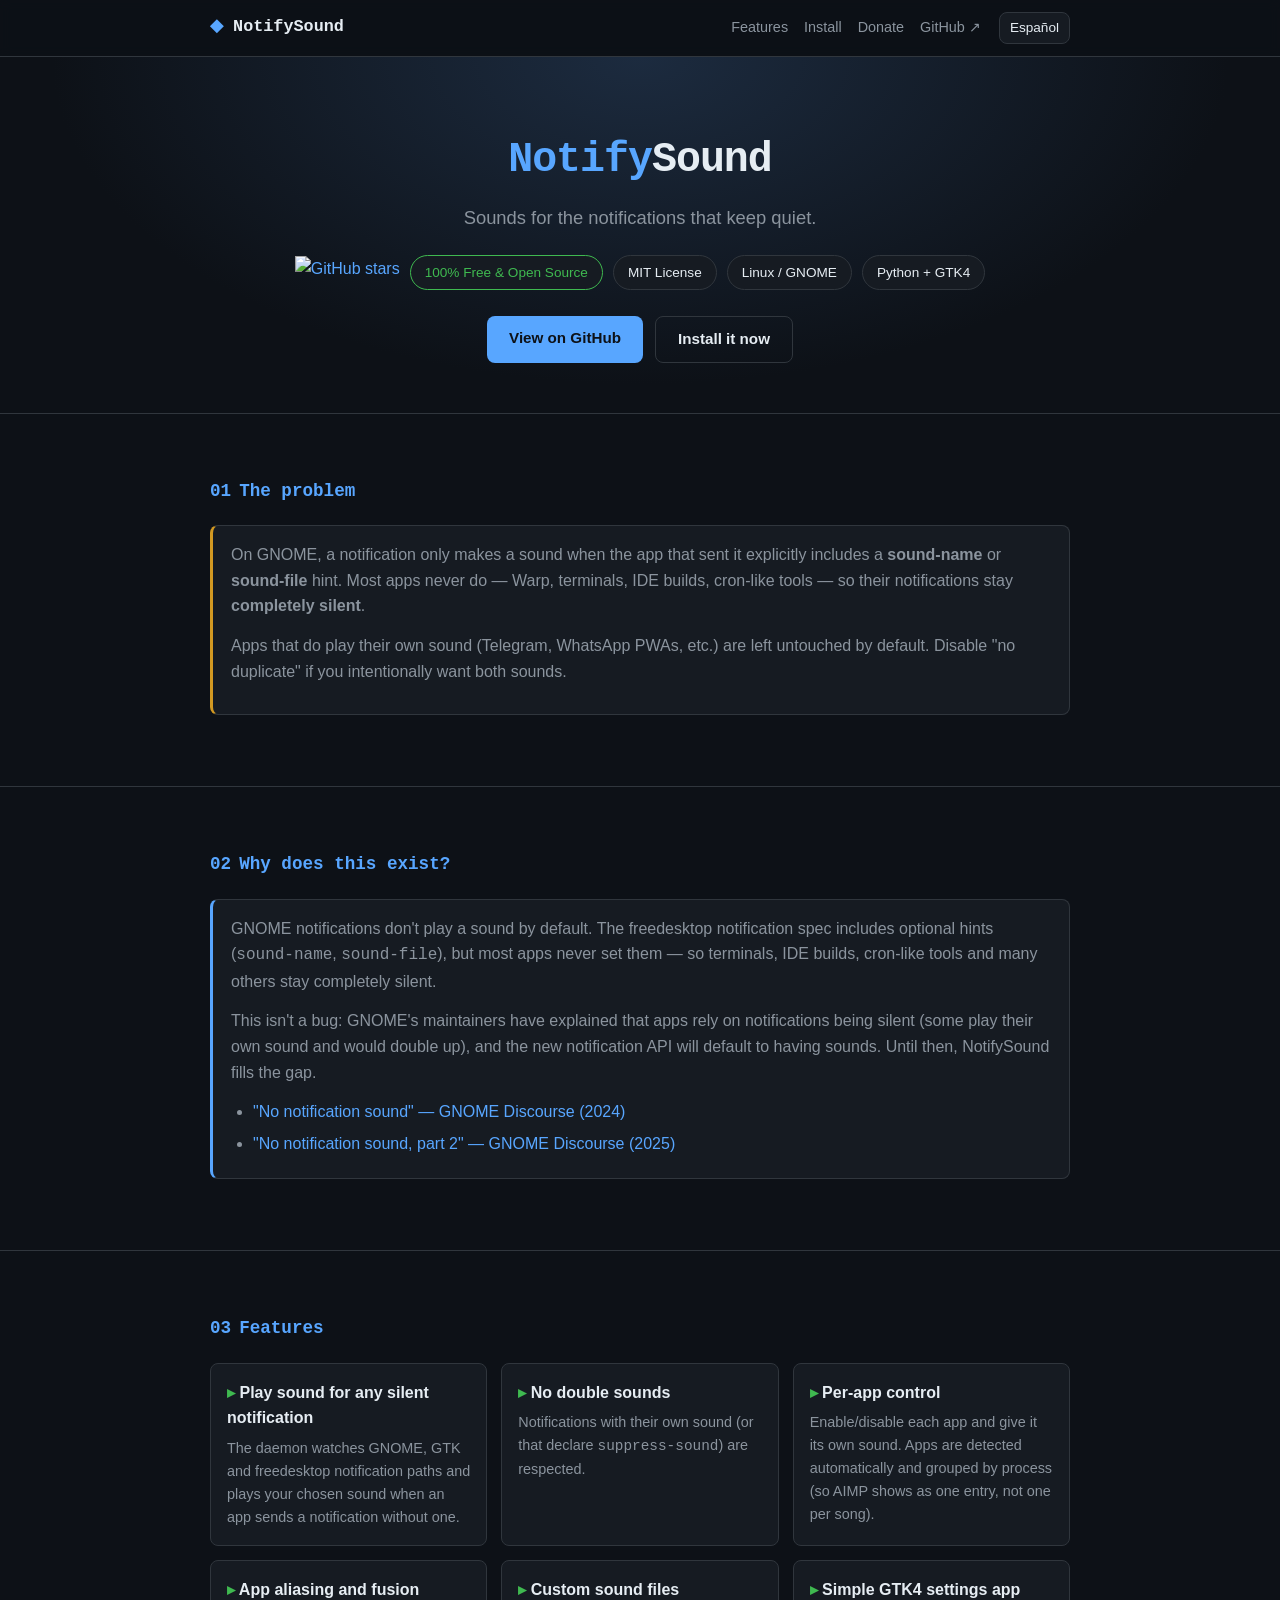
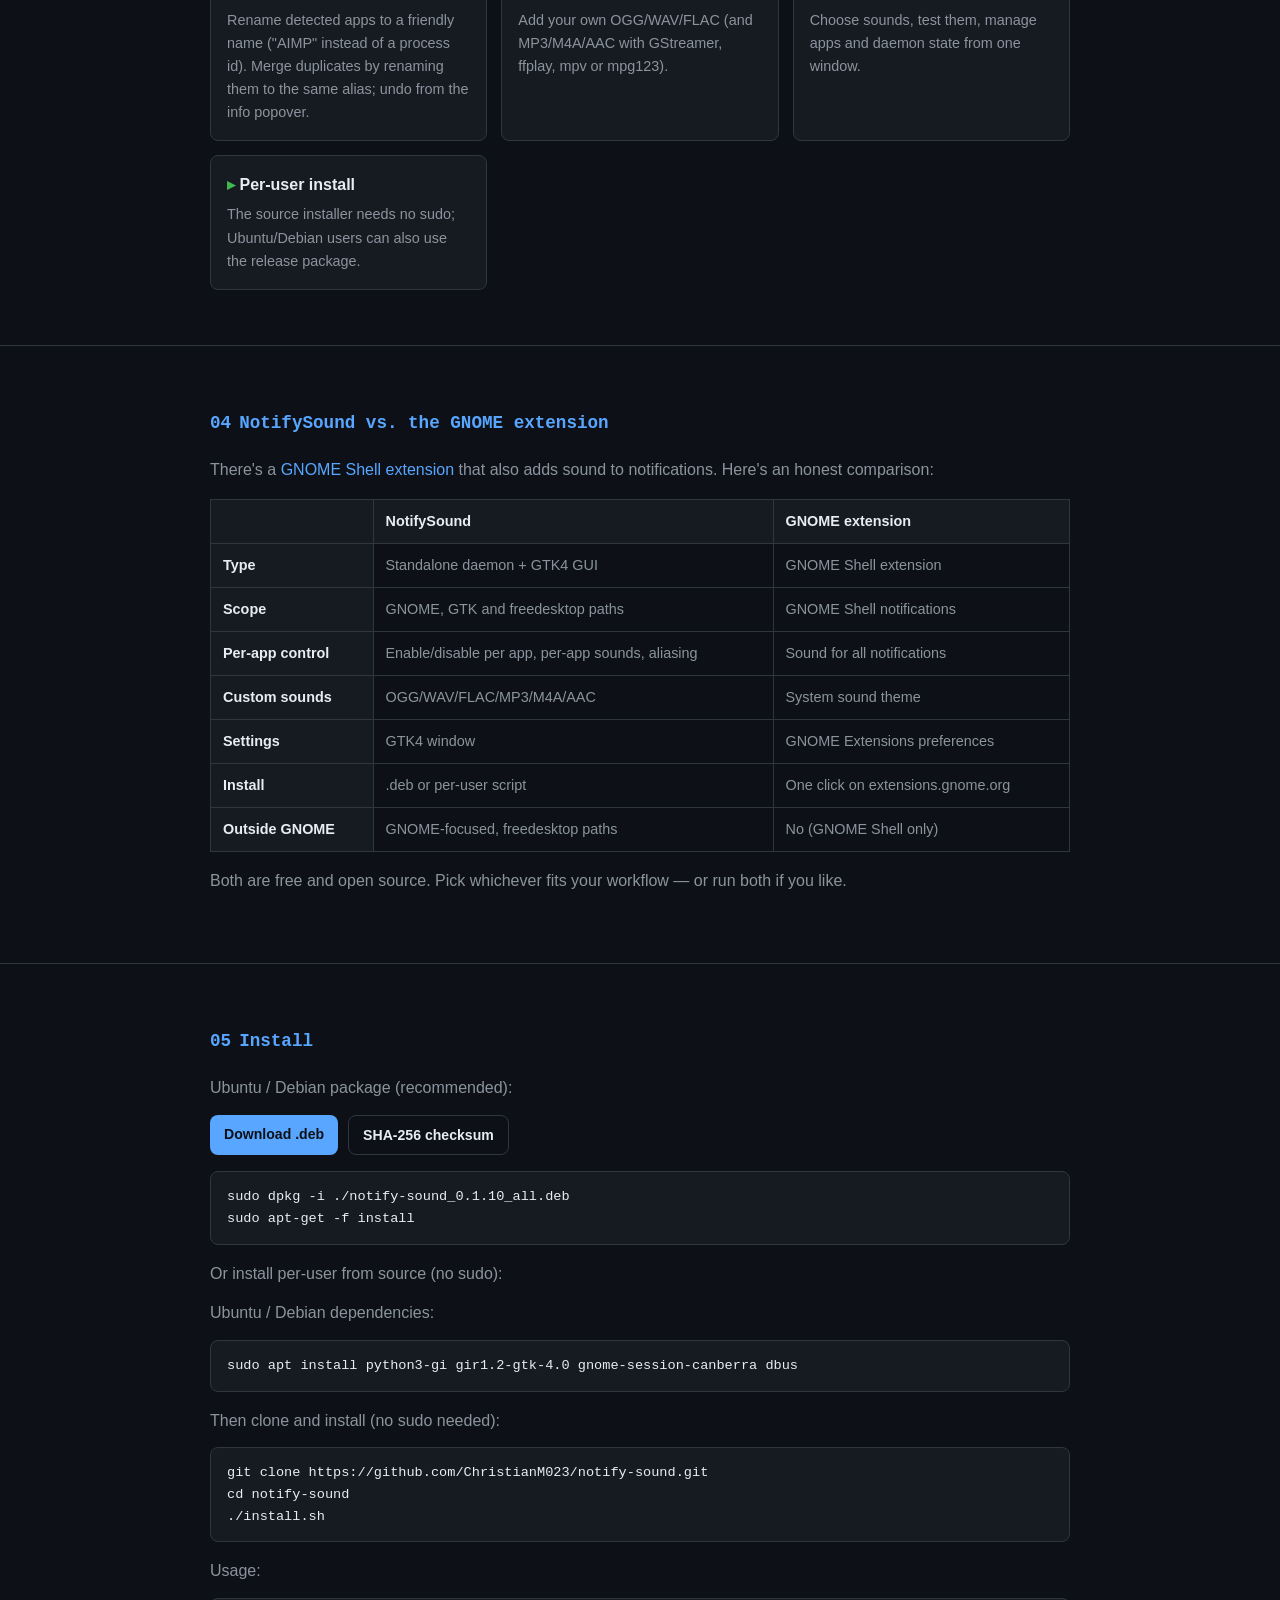
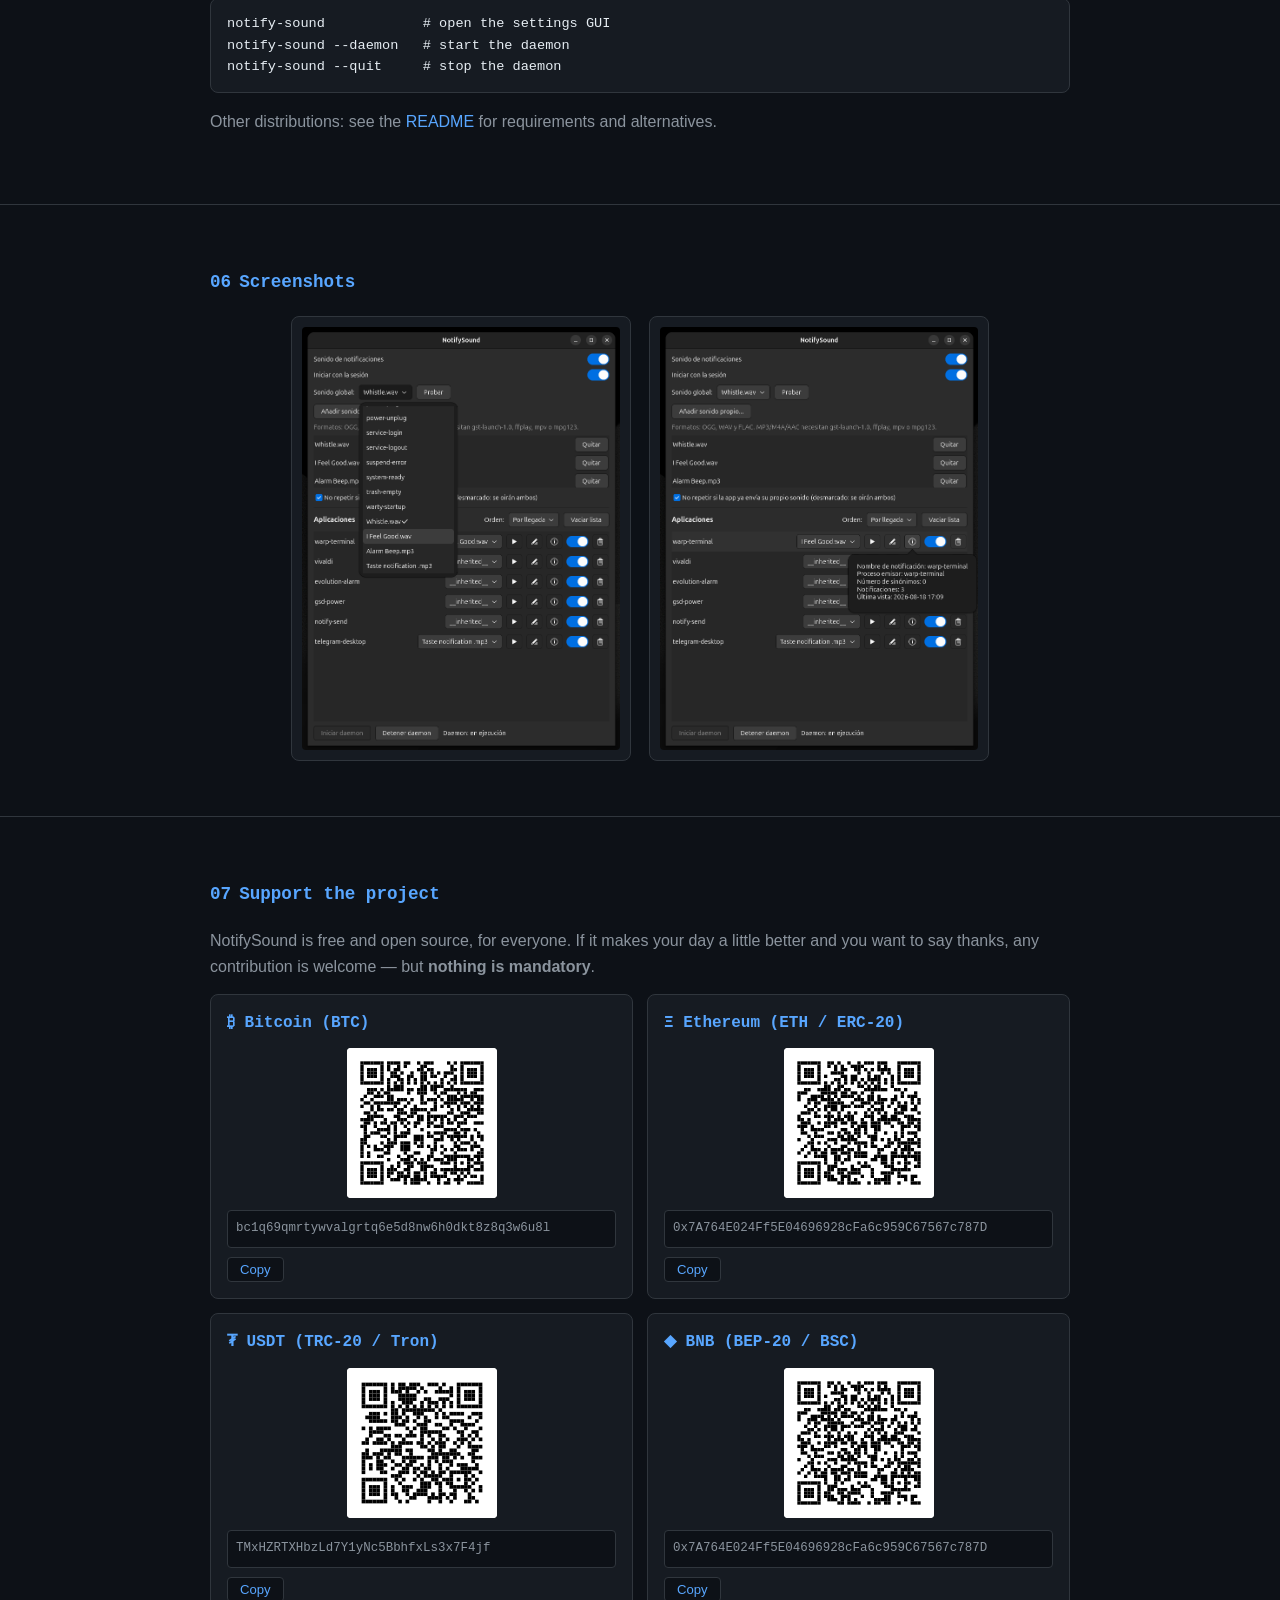
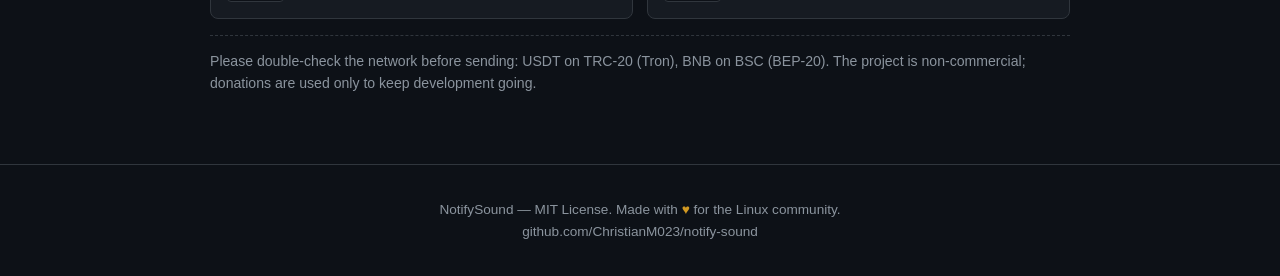
==== site/index.html @ ef7d3312 "docs(site): añadir tabla comparativa NotifySound vs extension GNOME Nueva seccion entre features e i" ====
<!DOCTYPE html>
<html lang="en">
<head>
<meta charset="UTF-8">
<meta name="viewport" content="width=device-width, initial-scale=1.0">
<title>NotifySound — Sounds for silent notifications</title>
<meta name="description" content="NotifySound plays a sound for desktop notifications that do not include one. Free and open source for Linux.">
<link rel="icon" href="data:image/svg+xml,<svg xmlns='http://www.w3.org/2000/svg' viewBox='0 0 100 100'><text y='.9em' font-size='90'>🔔</text></svg>">
<link rel="canonical" href="https://christianm023.github.io/notify-sound/">
<link rel="alternate" hreflang="en" href="https://christianm023.github.io/notify-sound/">
<link rel="alternate" hreflang="es" href="https://christianm023.github.io/notify-sound/es/">
<link rel="alternate" hreflang="x-default" href="https://christianm023.github.io/notify-sound/">
<meta property="og:type" content="website">
<meta property="og:site_name" content="NotifySound">
<meta property="og:title" content="NotifySound — Sounds for silent notifications">
<meta property="og:description" content="NotifySound plays a sound for desktop notifications that do not include one. Free and open source for Linux.">
<meta property="og:url" content="https://christianm023.github.io/notify-sound/">
<meta property="og:image" content="https://christianm023.github.io/notify-sound/og-image.png">
<meta property="og:image:width" content="1200">
<meta property="og:image:height" content="630">
<meta property="og:locale" content="en_US">
<meta property="og:locale:alternate" content="es_ES">
<meta name="twitter:card" content="summary_large_image">
<meta name="twitter:title" content="NotifySound — Sounds for silent notifications">
<meta name="twitter:description" content="NotifySound plays a sound for desktop notifications that do not include one. Free and open source for Linux.">
<meta name="twitter:image" content="https://christianm023.github.io/notify-sound/og-image.png">
<link rel="stylesheet" href="style.css">
</head>
<body>

<nav>
  <div class="container">
    <a class="logo" href="#top"><span>◆</span> NotifySound</a>
    <div class="nav-links">
      <a href="#features">Features</a>
      <a href="#install">Install</a>
      <a href="#donate">Donate</a>
      <a href="https://github.com/ChristianM023/notify-sound" target="_blank" rel="noopener">GitHub ↗</a>
    </div>
    <a class="lang-toggle" href="es/index.html">Español</a>
  </div>
</nav>

<header class="hero" id="top">
  <div class="container">
    <h1><span>Notify</span>Sound</h1>
    <p class="tagline">Sounds for the notifications that keep quiet.</p>
    <div class="hero-badges">
      <a class="stars-badge" href="https://github.com/ChristianM023/notify-sound" target="_blank" rel="noopener">
        <img src="https://img.shields.io/github/stars/ChristianM023/notify-sound?style=social" alt="GitHub stars" loading="lazy">
      </a>
      <span class="badge green">100% Free &amp; Open Source</span>
      <span class="badge">MIT License</span>
      <span class="badge">Linux / GNOME</span>
      <span class="badge">Python + GTK4</span>
    </div>
    <div class="hero-cta">
      <a class="btn primary" href="https://github.com/ChristianM023/notify-sound" target="_blank" rel="noopener">View on GitHub</a>
      <a class="btn secondary" href="#install">Install it now</a>
    </div>
  </div>
</header>

<section id="problem">
  <div class="container">
    <h2><span>01</span><span>The problem</span></h2>
    <div class="problem-box">
      <p>On GNOME, a notification only makes a sound when the app that sent it explicitly includes a <strong>sound-name</strong> or <strong>sound-file</strong> hint. Most apps never do — Warp, terminals, IDE builds, cron-like tools — so their notifications stay <strong>completely silent</strong>.</p>
      <p>Apps that do play their own sound (Telegram, WhatsApp PWAs, etc.) are left untouched by default. Disable &quot;no duplicate&quot; if you intentionally want both sounds.</p>
    </div>
  </div>
</section>

<section id="why">
  <div class="container">
    <h2><span>02</span><span>Why does this exist?</span></h2>
    <div class="why-box">
      <p>GNOME notifications don't play a sound by default. The freedesktop notification spec includes optional hints (<code>sound-name</code>, <code>sound-file</code>), but most apps never set them — so terminals, IDE builds, cron-like tools and many others stay completely silent.</p>
      <p>This isn't a bug: GNOME's maintainers have explained that apps rely on notifications being silent (some play their own sound and would double up), and the new notification API will default to having sounds. Until then, NotifySound fills the gap.</p>
      <ul>
        <li><a href="https://discourse.gnome.org/t/no-notification-sound/19933" target="_blank" rel="noopener">"No notification sound" — GNOME Discourse (2024)</a></li>
        <li><a href="https://discourse.gnome.org/t/no-notification-sound-part-2/28369" target="_blank" rel="noopener">"No notification sound, part 2" — GNOME Discourse (2025)</a></li>
      </ul>
    </div>
  </div>
</section>

<section id="features">
  <div class="container">
    <h2><span>03</span><span>Features</span></h2>
    <div class="features">
      <div class="feature">
        <h3>Play sound for any silent notification</h3>
        <p>The daemon watches GNOME, GTK and freedesktop notification paths and plays your chosen sound when an app sends a notification without one.</p>
      </div>
      <div class="feature">
        <h3>No double sounds</h3>
        <p>Notifications with their own sound (or that declare <code>suppress-sound</code>) are respected.</p>
      </div>
      <div class="feature">
        <h3>Per-app control</h3>
        <p>Enable/disable each app and give it its own sound. Apps are detected automatically and grouped by process (so AIMP shows as one entry, not one per song).</p>
      </div>
      <div class="feature">
        <h3>App aliasing and fusion</h3>
        <p>Rename detected apps to a friendly name (&quot;AIMP&quot; instead of a process id). Merge duplicates by renaming them to the same alias; undo from the info popover.</p>
      </div>
      <div class="feature">
        <h3>Custom sound files</h3>
        <p>Add your own OGG/WAV/FLAC (and MP3/M4A/AAC with GStreamer, ffplay, mpv or mpg123).</p>
      </div>
      <div class="feature">
        <h3>Simple GTK4 settings app</h3>
        <p>Choose sounds, test them, manage apps and daemon state from one window.</p>
      </div>
      <div class="feature">
        <h3>Per-user install</h3>
        <p>The source installer needs no sudo; Ubuntu/Debian users can also use the release package.</p>
      </div>
    </div>
  </div>
</section>

<section id="compare">
  <div class="container">
    <h2><span>04</span><span>NotifySound vs. the GNOME extension</span></h2>
    <p>There's a <a href="https://extensions.gnome.org/extension/9759/notification-sound/" target="_blank" rel="noopener">GNOME Shell extension</a> that also adds sound to notifications. Here's an honest comparison:</p>
    <table class="compare">
      <thead>
        <tr><th></th><th>NotifySound</th><th>GNOME extension</th></tr>
      </thead>
      <tbody>
        <tr><td>Type</td><td>Standalone daemon + GTK4 GUI</td><td>GNOME Shell extension</td></tr>
        <tr><td>Scope</td><td>GNOME, GTK and freedesktop paths</td><td>GNOME Shell notifications</td></tr>
        <tr><td>Per-app control</td><td>Enable/disable per app, per-app sounds, aliasing</td><td>Sound for all notifications</td></tr>
        <tr><td>Custom sounds</td><td>OGG/WAV/FLAC/MP3/M4A/AAC</td><td>System sound theme</td></tr>
        <tr><td>Settings</td><td>GTK4 window</td><td>GNOME Extensions preferences</td></tr>
        <tr><td>Install</td><td>.deb or per-user script</td><td>One click on extensions.gnome.org</td></tr>
        <tr><td>Outside GNOME</td><td>GNOME-focused, freedesktop paths</td><td>No (GNOME Shell only)</td></tr>
      </tbody>
    </table>
    <p>Both are free and open source. Pick whichever fits your workflow — or run both if you like.</p>
  </div>
</section>

<section id="install">
  <div class="container">
    <h2><span>05</span><span>Install</span></h2>
    <p>Ubuntu / Debian package (recommended):</p>
    <div class="install-actions">
      <a class="btn primary small" href="https://github.com/ChristianM023/notify-sound/releases/download/v0.1.10/notify-sound_0.1.10_all.deb" target="_blank" rel="noopener">Download .deb</a>
      <a class="btn secondary small" href="https://github.com/ChristianM023/notify-sound/releases/download/v0.1.10/notify-sound_0.1.10_all.deb.sha256" target="_blank" rel="noopener">SHA-256 checksum</a>
    </div>
    <pre><code>sudo dpkg -i ./notify-sound_0.1.10_all.deb
sudo apt-get -f install</code></pre>
    <p>Or install per-user from source (no sudo):</p>
    <p>Ubuntu / Debian dependencies:</p>
    <pre><code>sudo apt install python3-gi gir1.2-gtk-4.0 gnome-session-canberra dbus</code></pre>
    <p>Then clone and install (no sudo needed):</p>
    <pre><code>git clone https://github.com/ChristianM023/notify-sound.git
cd notify-sound
./install.sh</code></pre>
    <p>Usage:</p>
    <pre><code>notify-sound            # open the settings GUI
notify-sound --daemon   # start the daemon
notify-sound --quit     # stop the daemon</code></pre>
    <p>Other distributions: see the <a href="https://github.com/ChristianM023/notify-sound" target="_blank" rel="noopener">README</a> for requirements and alternatives.</p>
  </div>
</section>

<section id="screenshots">
  <div class="container">
    <h2><span>06</span><span>Screenshots</span></h2>
    <div class="screenshots">
      <figure class="screenshot">
        <img src="screenshots/gui-1.png" alt="NotifySound settings window" loading="lazy" onclick="openLightbox(this.src)">
      </figure>
      <figure class="screenshot">
        <img src="screenshots/gui-2.png" alt="NotifySound app management" loading="lazy" onclick="openLightbox(this.src)">
      </figure>
    </div>
  </div>
</section>

<section id="donate">
  <div class="container">
    <h2><span>07</span><span>Support the project</span></h2>
    <p>NotifySound is free and open source, for everyone. If it makes your day a little better and you want to say thanks, any contribution is welcome — but <strong>nothing is mandatory</strong>.</p>
    <div class="donate-grid">
      <div class="donate-card">
        <div class="coin">₿ Bitcoin (BTC)</div>
        <img class="qr" src="qr/bitcoin.svg" alt="Bitcoin donation QR code">
        <div class="addr" id="addr-btc">bc1q69qmrtywvalgrtq6e5d8nw6h0dkt8z8q3w6u8l</div>
        <button class="copy-btn" data-addr="addr-btc" data-copied="Copied ✓">Copy</button>
      </div>
      <div class="donate-card">
        <div class="coin">Ξ Ethereum (ETH / ERC-20)</div>
        <img class="qr" src="qr/ethereum.svg" alt="Ethereum donation QR code">
        <div class="addr" id="addr-eth">0x7A764E024Ff5E04696928cFa6c959C67567c787D</div>
        <button class="copy-btn" data-addr="addr-eth" data-copied="Copied ✓">Copy</button>
      </div>
      <div class="donate-card">
        <div class="coin">₮ USDT (TRC-20 / Tron)</div>
        <img class="qr" src="qr/usdt-trc20.svg" alt="USDT TRC-20 donation QR code">
        <div class="addr" id="addr-usdt">TMxHZRTXHbzLd7Y1yNc5BbhfxLs3x7F4jf</div>
        <button class="copy-btn" data-addr="addr-usdt" data-copied="Copied ✓">Copy</button>
      </div>
      <div class="donate-card">
        <div class="coin">◆ BNB (BEP-20 / BSC)</div>
        <img class="qr" src="qr/bnb-bep20.svg" alt="BNB BEP-20 donation QR code">
        <div class="addr" id="addr-bnb">0x7A764E024Ff5E04696928cFa6c959C67567c787D</div>
        <button class="copy-btn" data-addr="addr-bnb" data-copied="Copied ✓">Copy</button>
      </div>
    </div>
    <p class="donate-note">Please double-check the network before sending: USDT on TRC-20 (Tron), BNB on BSC (BEP-20). The project is non-commercial; donations are used only to keep development going.</p>
  </div>
</section>

<footer>
  <div class="container">
    <p>NotifySound — MIT License. Made with <span class="heart">♥</span> for the Linux community.</p>
    <p><a href="https://github.com/ChristianM023/notify-sound" target="_blank" rel="noopener">github.com/ChristianM023/notify-sound</a></p>
  </div>
</footer>

<div id="lightbox" class="lightbox" onclick="closeLightbox()">
  <img id="lightbox-img" src="" alt="">
</div>

<script>
function openLightbox(src) {
  var lb = document.getElementById('lightbox');
  document.getElementById('lightbox-img').src = src;
  lb.classList.add('active');
}
function closeLightbox() {
  document.getElementById('lightbox').classList.remove('active');
}
document.addEventListener('keydown', function (e) {
  if (e.key === 'Escape') closeLightbox();
});
</script>

<script>
document.querySelectorAll(".copy-btn").forEach(function (btn) {
  btn.addEventListener("click", function () {
    var text = document.getElementById(btn.getAttribute("data-addr")).textContent;
    var original = btn.textContent;
    var done = function () {
      btn.textContent = btn.getAttribute("data-copied");
      btn.classList.add("copied");
      setTimeout(function () {
        btn.textContent = original;
        btn.classList.remove("copied");
      }, 1500);
    };
    if (navigator.clipboard && navigator.clipboard.writeText) {
      navigator.clipboard.writeText(text).then(done, done);
    } else {
      var ta = document.createElement("textarea");
      ta.value = text;
      document.body.appendChild(ta);
      ta.select();
      try { document.execCommand("copy"); } catch (e) {}
      document.body.removeChild(ta);
      done();
    }
  });
});
</script>
</body>
</html>
---- site/style.css ----
:root {
  --bg: #0d1117;
  --bg-soft: #161b22;
  --border: #30363d;
  --fg: #e6edf3;
  --fg-dim: #8b949e;
  --accent: #58a6ff;
  --accent-2: #3fb950;
  --warn: #d29922;
  --radius: 8px;
  --mono: "SFMono-Regular", Consolas, "Liberation Mono", Menlo, monospace;
  --sans: -apple-system, BlinkMacSystemFont, "Segoe UI", Roboto, Ubuntu, sans-serif;
}

* { box-sizing: border-box; margin: 0; padding: 0; }

html { scroll-behavior: smooth; }

body {
  background: var(--bg);
  color: var(--fg);
  font-family: var(--sans);
  line-height: 1.6;
}

a { color: var(--accent); text-decoration: none; }
a:hover { text-decoration: underline; }

.container { max-width: 900px; margin: 0 auto; padding: 0 20px; }

/* Nav */
nav {
  position: sticky; top: 0; z-index: 10;
  background: rgba(13, 17, 23, 0.92);
  backdrop-filter: blur(6px);
  border-bottom: 1px solid var(--border);
}
nav .container {
  display: flex; align-items: center; gap: 18px; padding-top: 12px; padding-bottom: 12px;
}
.logo { font-family: var(--mono); font-weight: bold; color: var(--fg); font-size: 1.05rem; }
.logo span { color: var(--accent); }
.nav-links { display: flex; gap: 16px; margin-left: auto; }
.nav-links a { color: var(--fg-dim); font-size: 0.9rem; }
.nav-links a:hover { color: var(--fg); }
.lang-toggle {
  display: inline-block; background: var(--bg-soft); color: var(--fg);
  border: 1px solid var(--border); border-radius: var(--radius);
  padding: 4px 10px; cursor: pointer; font-size: 0.85rem; font-family: var(--sans);
  text-decoration: none;
}
.lang-toggle:hover { border-color: var(--accent); text-decoration: none; }

/* Hero */
header.hero {
  padding: 70px 0 50px;
  text-align: center;
  background: radial-gradient(ellipse at top, #1c2b3f 0%, var(--bg) 65%);
  border-bottom: 1px solid var(--border);
}
.hero h1 { font-size: 2.6rem; font-family: var(--mono); letter-spacing: -1px; }
.hero h1 span { color: var(--accent); }
.hero p.tagline { color: var(--fg-dim); font-size: 1.15rem; margin-top: 10px; max-width: 620px; margin-inline: auto; }
.hero-badges { margin-top: 22px; display: flex; gap: 10px; justify-content: center; flex-wrap: wrap; }
.badge {
  display: inline-block; padding: 6px 14px; border-radius: 999px;
  border: 1px solid var(--border); background: var(--bg-soft);
  font-size: 0.85rem; color: var(--fg);
}
.badge.green { border-color: var(--accent-2); color: var(--accent-2); }
.stars-badge { display: inline-flex; align-items: center; height: 30px; }
.stars-badge img { height: 28px; display: block; }
.hero-cta { margin-top: 26px; display: flex; gap: 12px; justify-content: center; flex-wrap: wrap; }
.btn {
  display: inline-block; padding: 10px 22px; border-radius: var(--radius);
  font-weight: 600; font-size: 0.95rem;
}
.btn.primary { background: var(--accent); color: #0d1117; }
.btn.primary:hover { filter: brightness(1.1); text-decoration: none; }
.btn.secondary { border: 1px solid var(--border); color: var(--fg); }
.btn.secondary:hover { border-color: var(--accent); text-decoration: none; }
.btn.small { padding: 8px 14px; font-size: 0.88rem; }

/* Sections */
section { padding: 55px 0; border-bottom: 1px solid var(--border); }
section h2 { font-size: 1.5rem; margin-bottom: 18px; }
section h2 span { color: var(--accent); font-family: var(--mono); font-size: 1.1rem; margin-right: 8px; }
section p { color: var(--fg-dim); margin-bottom: 14px; }
section ul, section ol { margin: 0 0 14px 22px; color: var(--fg-dim); }
section li { margin-bottom: 6px; }
section li strong { color: var(--fg); }

.problem-box {
  background: var(--bg-soft); border: 1px solid var(--border);
  border-left: 3px solid var(--warn); border-radius: var(--radius);
  padding: 16px 18px; margin-bottom: 16px;
}

.why-box {
  background: var(--bg-soft); border: 1px solid var(--border);
  border-left: 3px solid var(--accent); border-radius: var(--radius);
  padding: 16px 18px; margin-bottom: 16px;
}
.why-box ul { margin: 8px 0 0 22px; }

/* Comparison table */
table.compare {
  width: 100%; border-collapse: collapse; margin: 16px 0; font-size: 0.9rem;
}
table.compare th, table.compare td {
  border: 1px solid var(--border); padding: 10px 12px; text-align: left; vertical-align: top;
}
table.compare thead th { background: var(--bg-soft); color: var(--fg); }
table.compare td:first-child { font-weight: 600; color: var(--fg); background: var(--bg-soft); }
table.compare td { color: var(--fg-dim); }

/* Features grid */
.features { display: grid; grid-template-columns: repeat(auto-fit, minmax(250px, 1fr)); gap: 14px; }
.feature {
  background: var(--bg-soft); border: 1px solid var(--border);
  border-radius: var(--radius); padding: 16px;
}
.feature h3 { font-size: 1rem; margin-bottom: 6px; }
.feature h3::before { content: "▸ "; color: var(--accent-2); }
.feature p { font-size: 0.9rem; margin: 0; }

/* Screenshots */
.screenshots { display: flex; gap: 18px; flex-wrap: wrap; justify-content: center; }
.screenshot {
  background: var(--bg-soft); border: 1px solid var(--border);
  border-radius: var(--radius); padding: 10px; max-width: 340px;
}
.screenshot img { width: 100%; border-radius: 4px; display: block; cursor: zoom-in; transition: opacity 0.15s; }
.screenshot img:hover { opacity: 0.88; }
.screenshot figcaption { text-align: center; color: var(--fg-dim); font-size: 0.82rem; margin-top: 8px; }

.lightbox {
  display: none; position: fixed; inset: 0; z-index: 1000;
  background: rgba(0, 0, 0, 0.88); align-items: center; justify-content: center;
  cursor: zoom-out; padding: 24px;
}
.lightbox.active { display: flex; }
.lightbox img { max-width: 100%; max-height: 100%; border-radius: 6px; }

/* Code */
.install-actions { display: flex; gap: 10px; flex-wrap: wrap; margin-bottom: 16px; }
pre {
  background: var(--bg-soft); border: 1px solid var(--border);
  border-radius: var(--radius); padding: 14px 16px; overflow-x: auto;
  font-family: var(--mono); font-size: 0.85rem; margin-bottom: 16px;
}
code { font-family: var(--mono); }

/* Donate */
.donate-grid { display: grid; grid-template-columns: repeat(auto-fit, minmax(300px, 1fr)); gap: 14px; margin-top: 8px; }
.donate-card {
  background: var(--bg-soft); border: 1px solid var(--border);
  border-radius: var(--radius); padding: 16px;
}
.donate-card .coin { font-family: var(--mono); font-weight: bold; color: var(--accent); }
.donate-card .qr {
  display: block; width: 150px; height: 150px; margin: 12px auto;
  background: #fff; border-radius: 4px; image-rendering: pixelated;
}
.donate-card .addr {
  font-family: var(--mono); font-size: 0.78rem; color: var(--fg-dim);
  word-break: break-all; margin: 8px 0; background: var(--bg);
  border: 1px solid var(--border); border-radius: 4px; padding: 8px;
}
.copy-btn {
  background: var(--bg); color: var(--accent);
  border: 1px solid var(--border); border-radius: 4px;
  padding: 4px 12px; cursor: pointer; font-size: 0.82rem;
}
.copy-btn:hover { border-color: var(--accent); }
.copy-btn.copied { color: var(--accent-2); border-color: var(--accent-2); }
.donate-note {
  margin-top: 16px; font-size: 0.88rem; color: var(--fg-dim);
  border-top: 1px dashed var(--border); padding-top: 14px;
}

/* Footer */
footer { padding: 34px 0; text-align: center; color: var(--fg-dim); font-size: 0.85rem; }
footer a { color: var(--fg-dim); }
footer .heart { color: var(--warn); }

@media (max-width: 640px) {
  .hero h1 { font-size: 1.9rem; }
  nav .container { flex-wrap: wrap; }
}
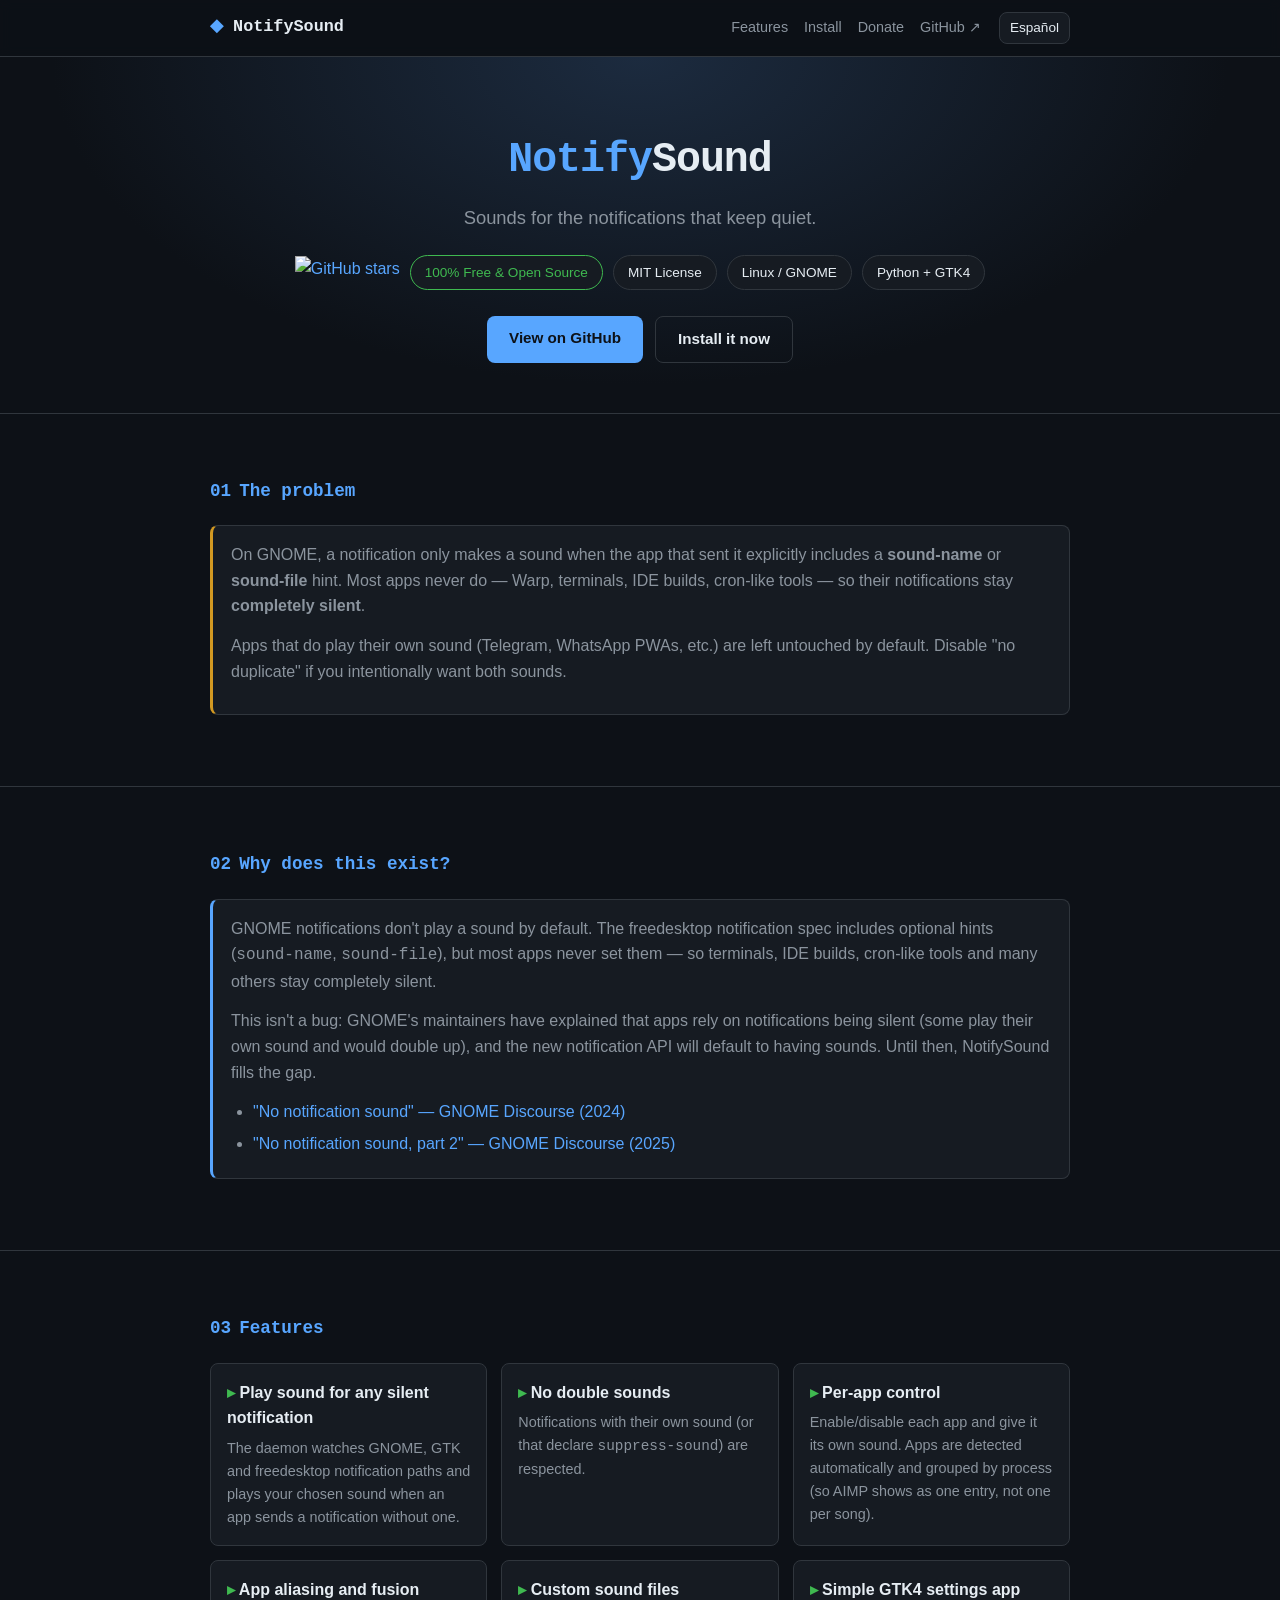
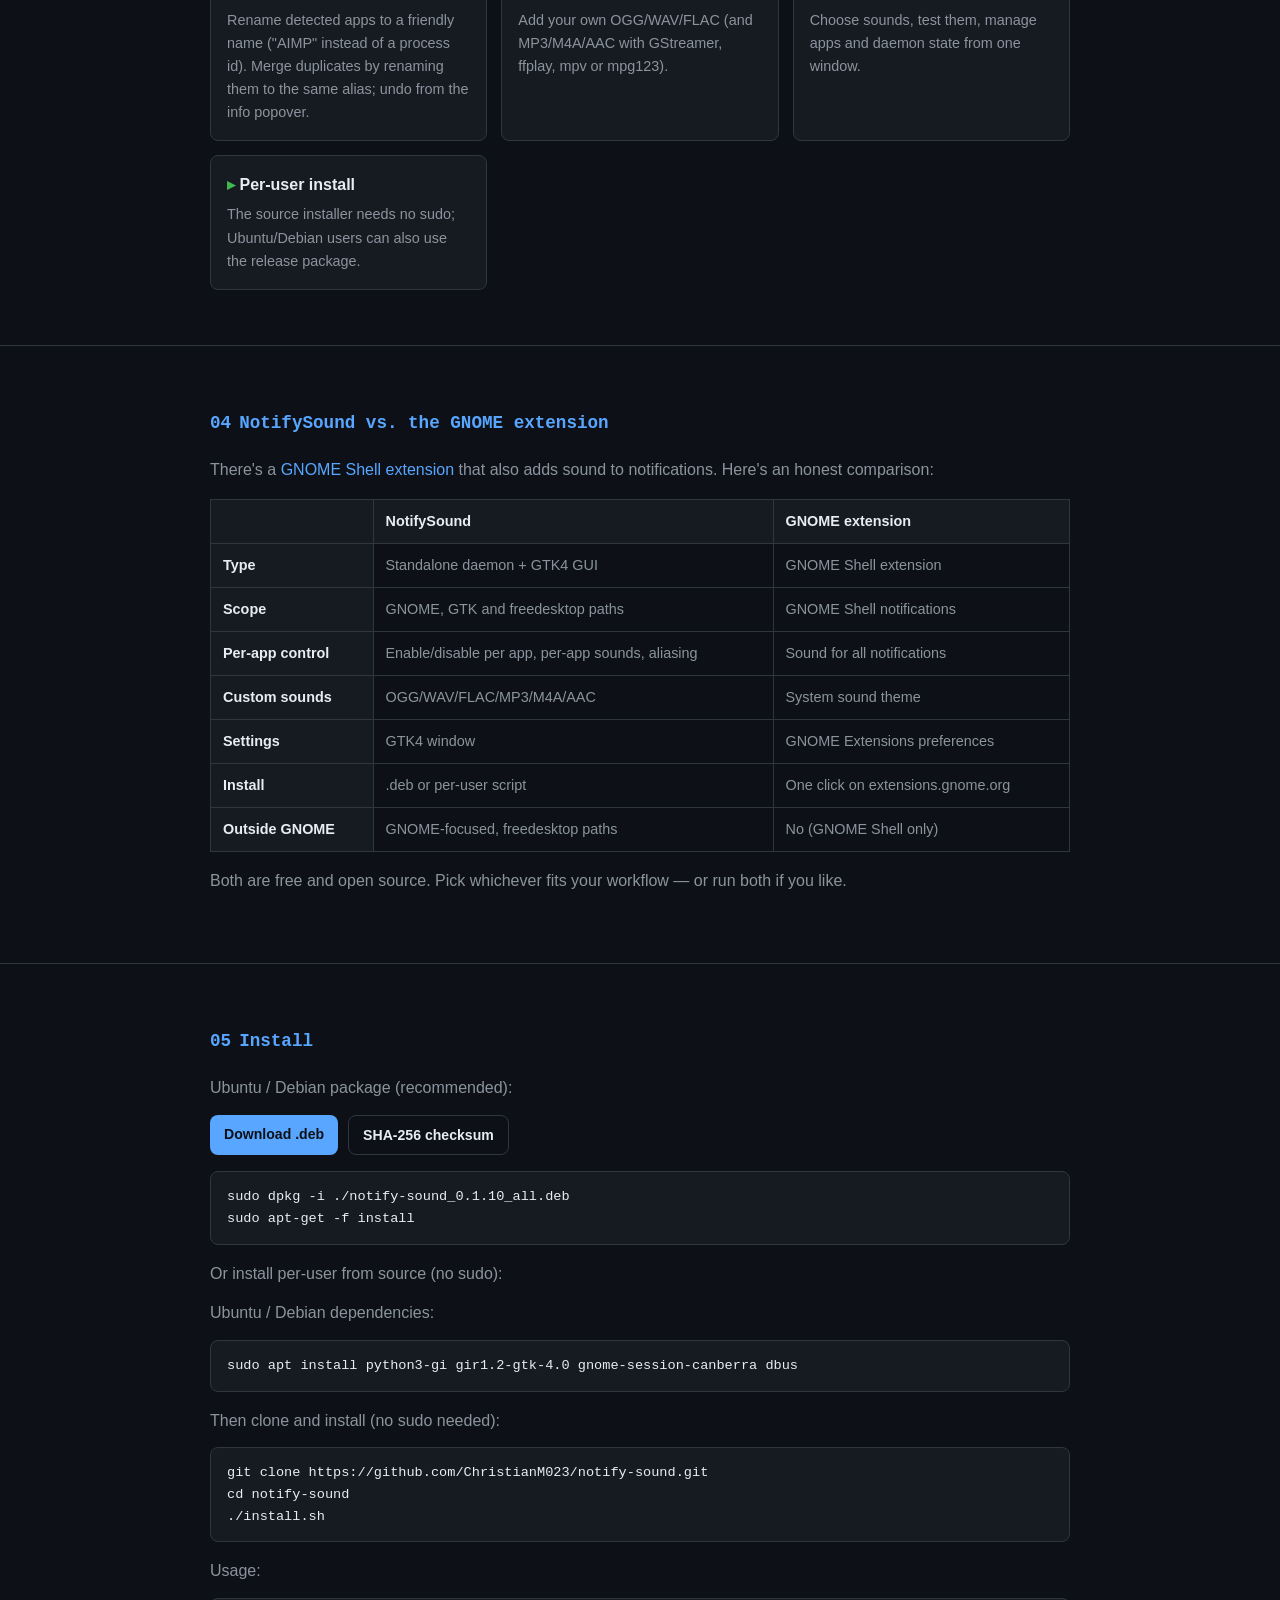
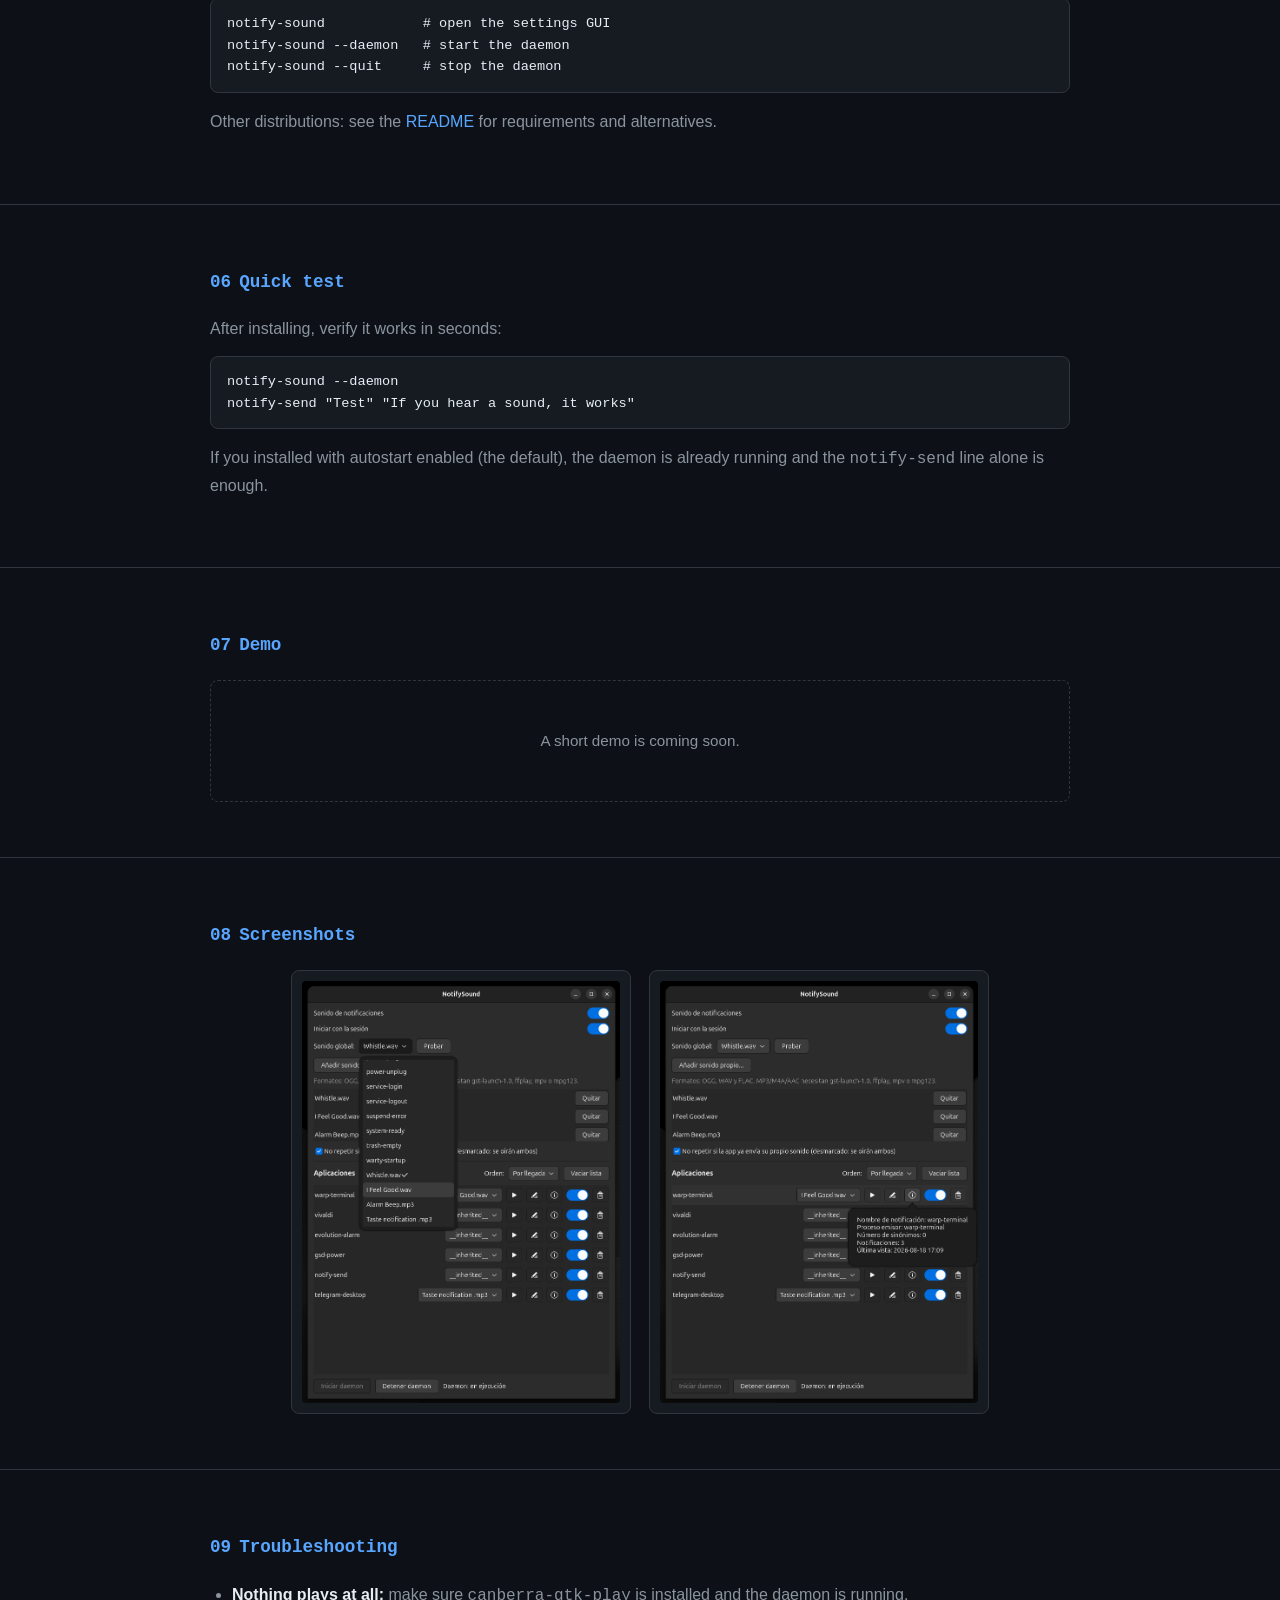
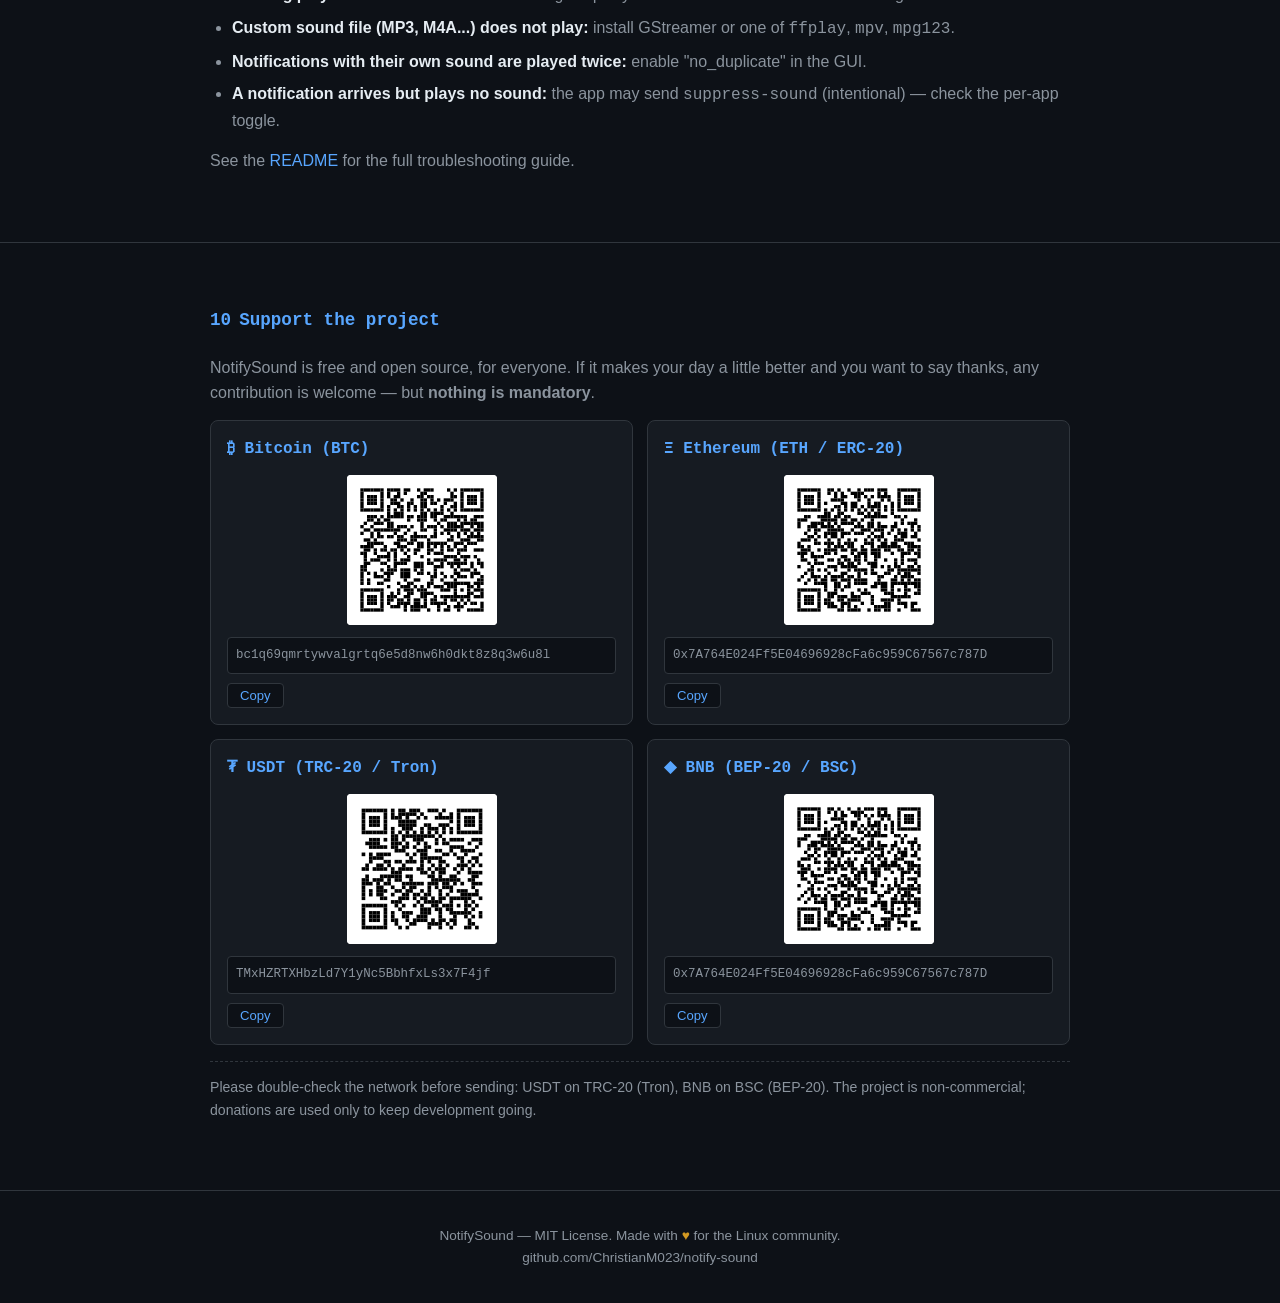
==== commit 6a459e00: "docs: añadir onboarding, troubleshooting y estructura demo en la landing Añade secciones de Quick te" ====
--- a/site/index.html
+++ b/site/index.html
@@ -168,9 +168,27 @@
   </div>
 </section>
 
+<section id="quick-test">
+  <div class="container">
+    <h2><span>06</span><span>Quick test</span></h2>
+    <p>After installing, verify it works in seconds:</p>
+    <pre><code>notify-sound --daemon
+notify-send "Test" "If you hear a sound, it works"</code></pre>
+    <p>If you installed with autostart enabled (the default), the daemon is already running and the <code>notify-send</code> line alone is enough.</p>
+  </div>
+</section>
+
+<section id="demo">
+  <div class="container">
+    <h2><span>07</span><span>Demo</span></h2>
+    <!-- TODO: Replace with demo GIF/video when available. See site/demo/README.md for recording instructions. -->
+    <div class="demo-placeholder">A short demo is coming soon.</div>
+  </div>
+</section>
+
 <section id="screenshots">
   <div class="container">
-    <h2><span>06</span><span>Screenshots</span></h2>
+    <h2><span>08</span><span>Screenshots</span></h2>
     <div class="screenshots">
       <figure class="screenshot">
         <img src="screenshots/gui-1.png" alt="NotifySound settings window" loading="lazy" onclick="openLightbox(this.src)">
@@ -182,9 +200,22 @@
   </div>
 </section>
 
+<section id="troubleshooting">
+  <div class="container">
+    <h2><span>09</span><span>Troubleshooting</span></h2>
+    <ul>
+      <li><strong>Nothing plays at all:</strong> make sure <code>canberra-gtk-play</code> is installed and the daemon is running.</li>
+      <li><strong>Custom sound file (MP3, M4A...) does not play:</strong> install GStreamer or one of <code>ffplay</code>, <code>mpv</code>, <code>mpg123</code>.</li>
+      <li><strong>Notifications with their own sound are played twice:</strong> enable &quot;no_duplicate&quot; in the GUI.</li>
+      <li><strong>A notification arrives but plays no sound:</strong> the app may send <code>suppress-sound</code> (intentional) — check the per-app toggle.</li>
+    </ul>
+    <p>See the <a href="https://github.com/ChristianM023/notify-sound#troubleshooting" target="_blank" rel="noopener">README</a> for the full troubleshooting guide.</p>
+  </div>
+</section>
+
 <section id="donate">
   <div class="container">
-    <h2><span>07</span><span>Support the project</span></h2>
+    <h2><span>10</span><span>Support the project</span></h2>
     <p>NotifySound is free and open source, for everyone. If it makes your day a little better and you want to say thanks, any contribution is welcome — but <strong>nothing is mandatory</strong>.</p>
     <div class="donate-grid">
       <div class="donate-card">
--- a/site/style.css
+++ b/site/style.css
@@ -142,6 +142,16 @@
 .lightbox.active { display: flex; }
 .lightbox img { max-width: 100%; max-height: 100%; border-radius: 6px; }
 
+/* Demo placeholder */
+.demo-placeholder {
+  border: 1px dashed var(--border);
+  border-radius: var(--radius);
+  padding: 48px 20px;
+  text-align: center;
+  color: var(--fg-dim);
+  font-size: 0.95rem;
+}
+
 /* Code */
 .install-actions { display: flex; gap: 10px; flex-wrap: wrap; margin-bottom: 16px; }
 pre {
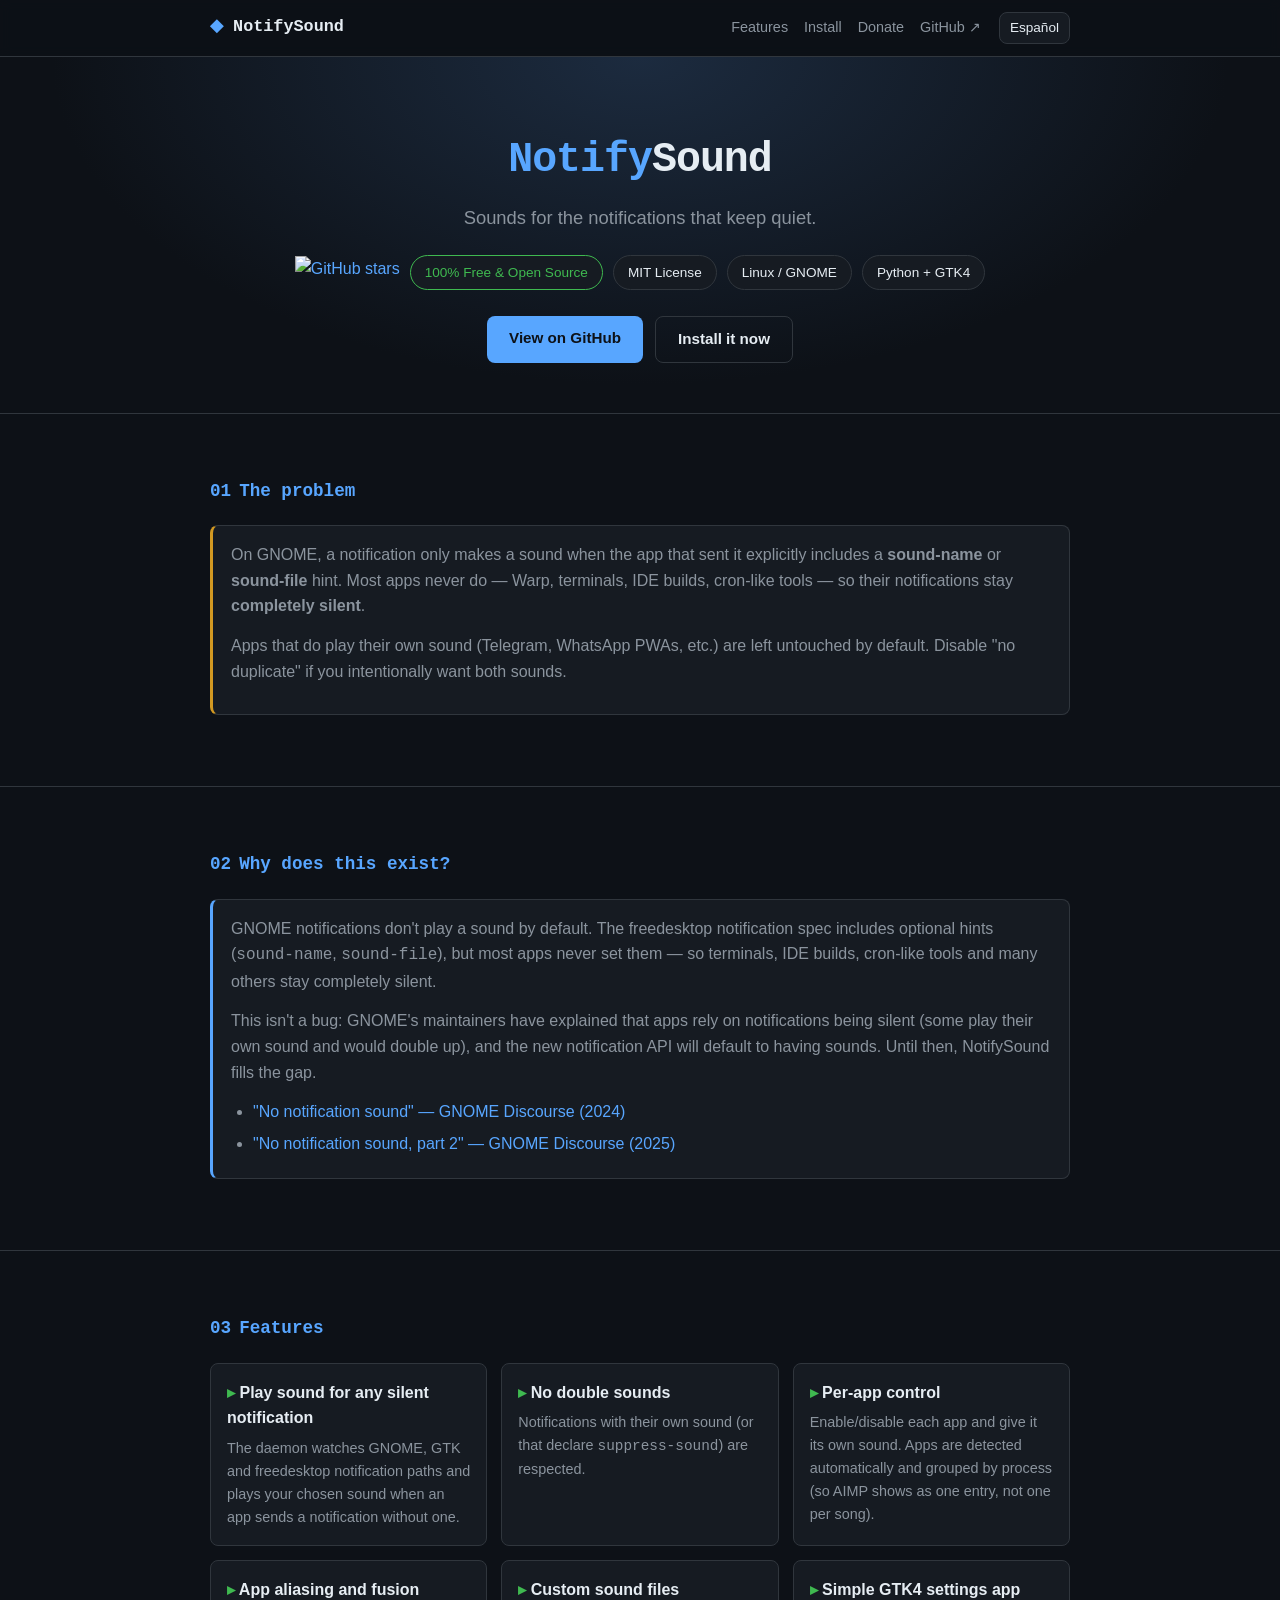
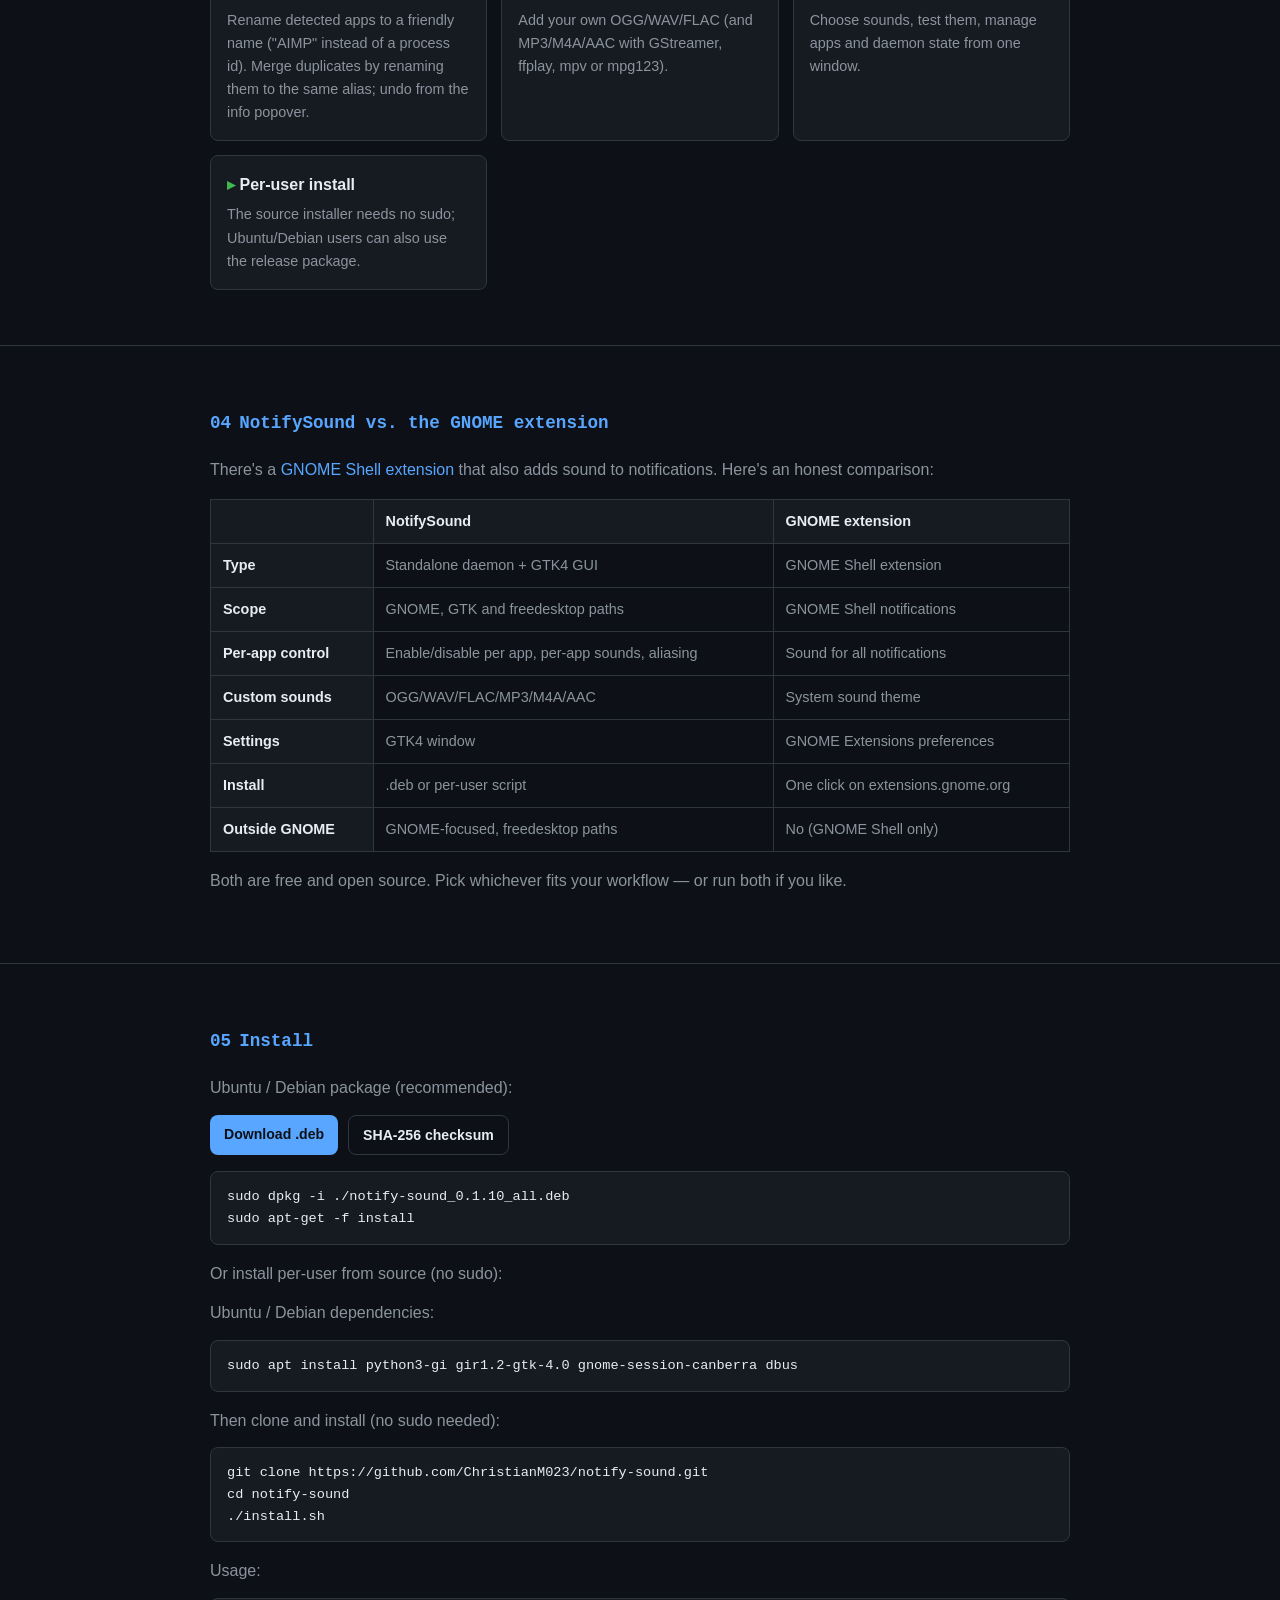
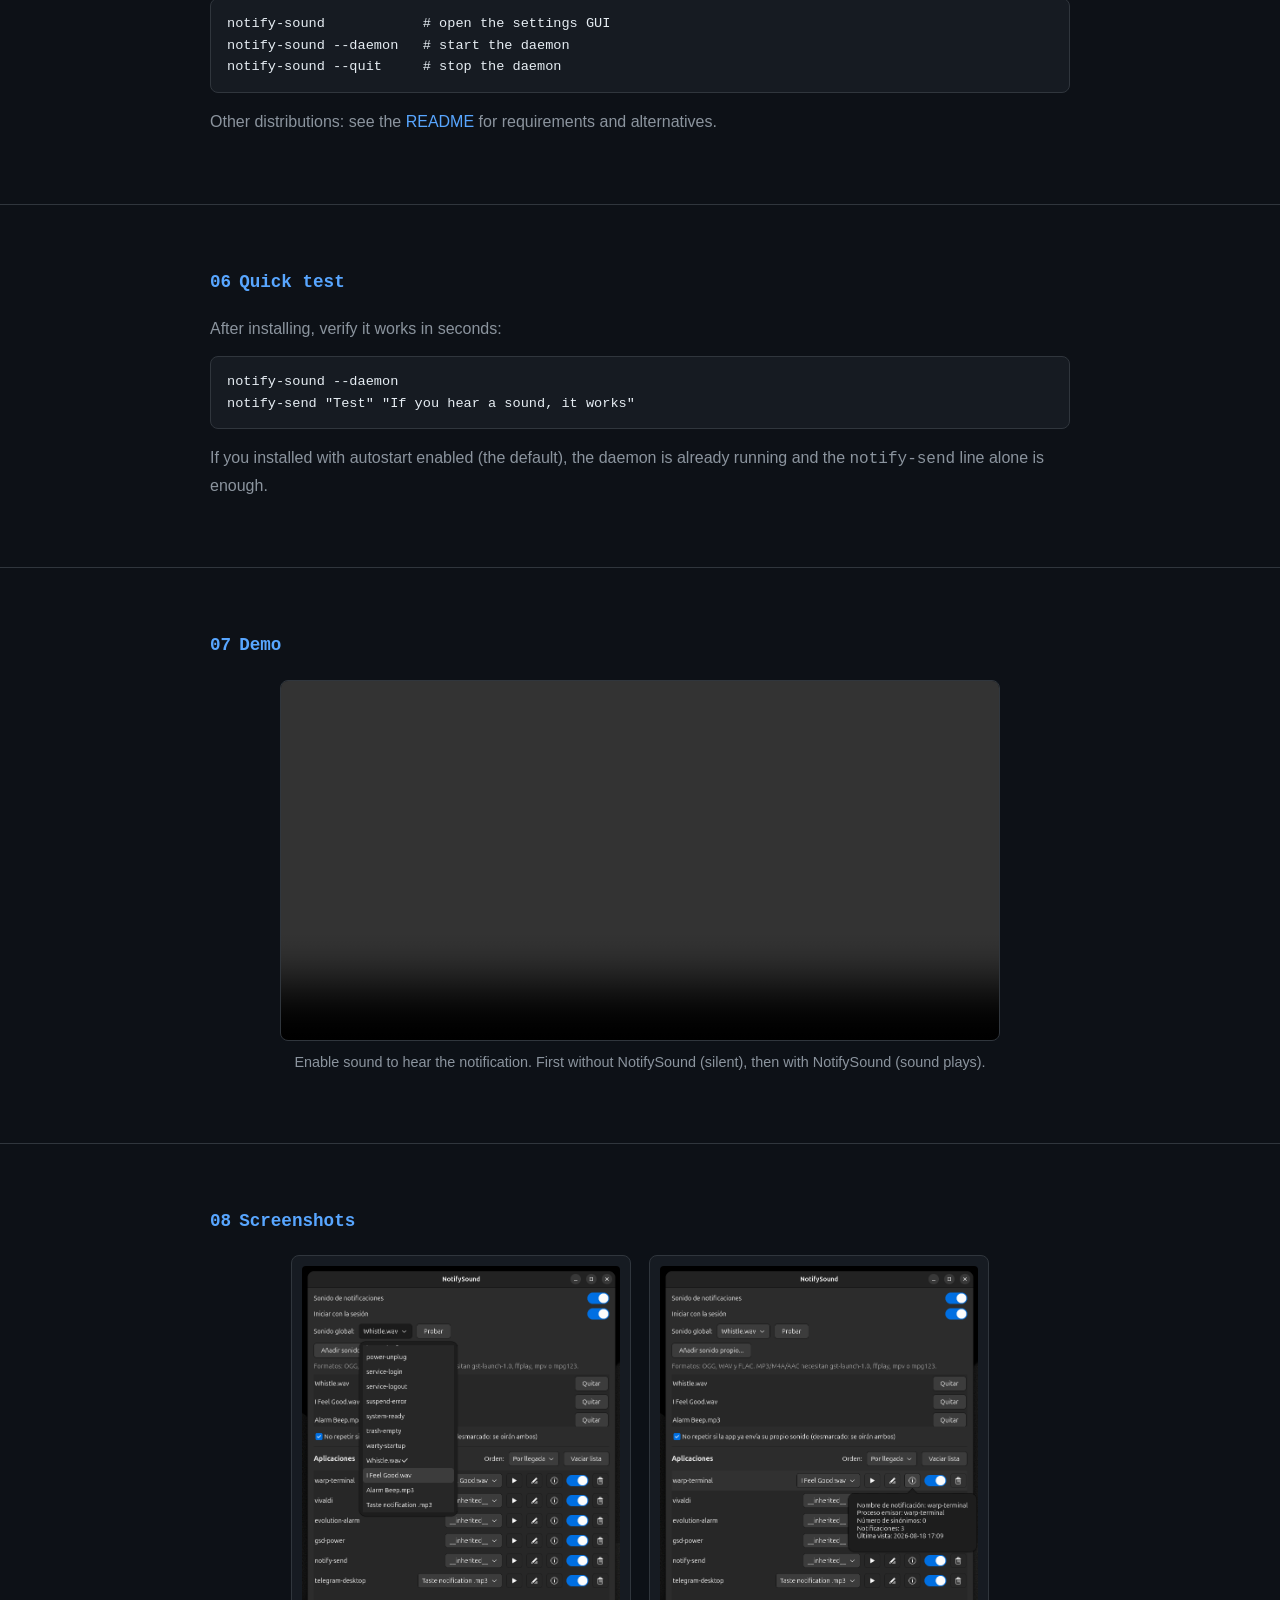
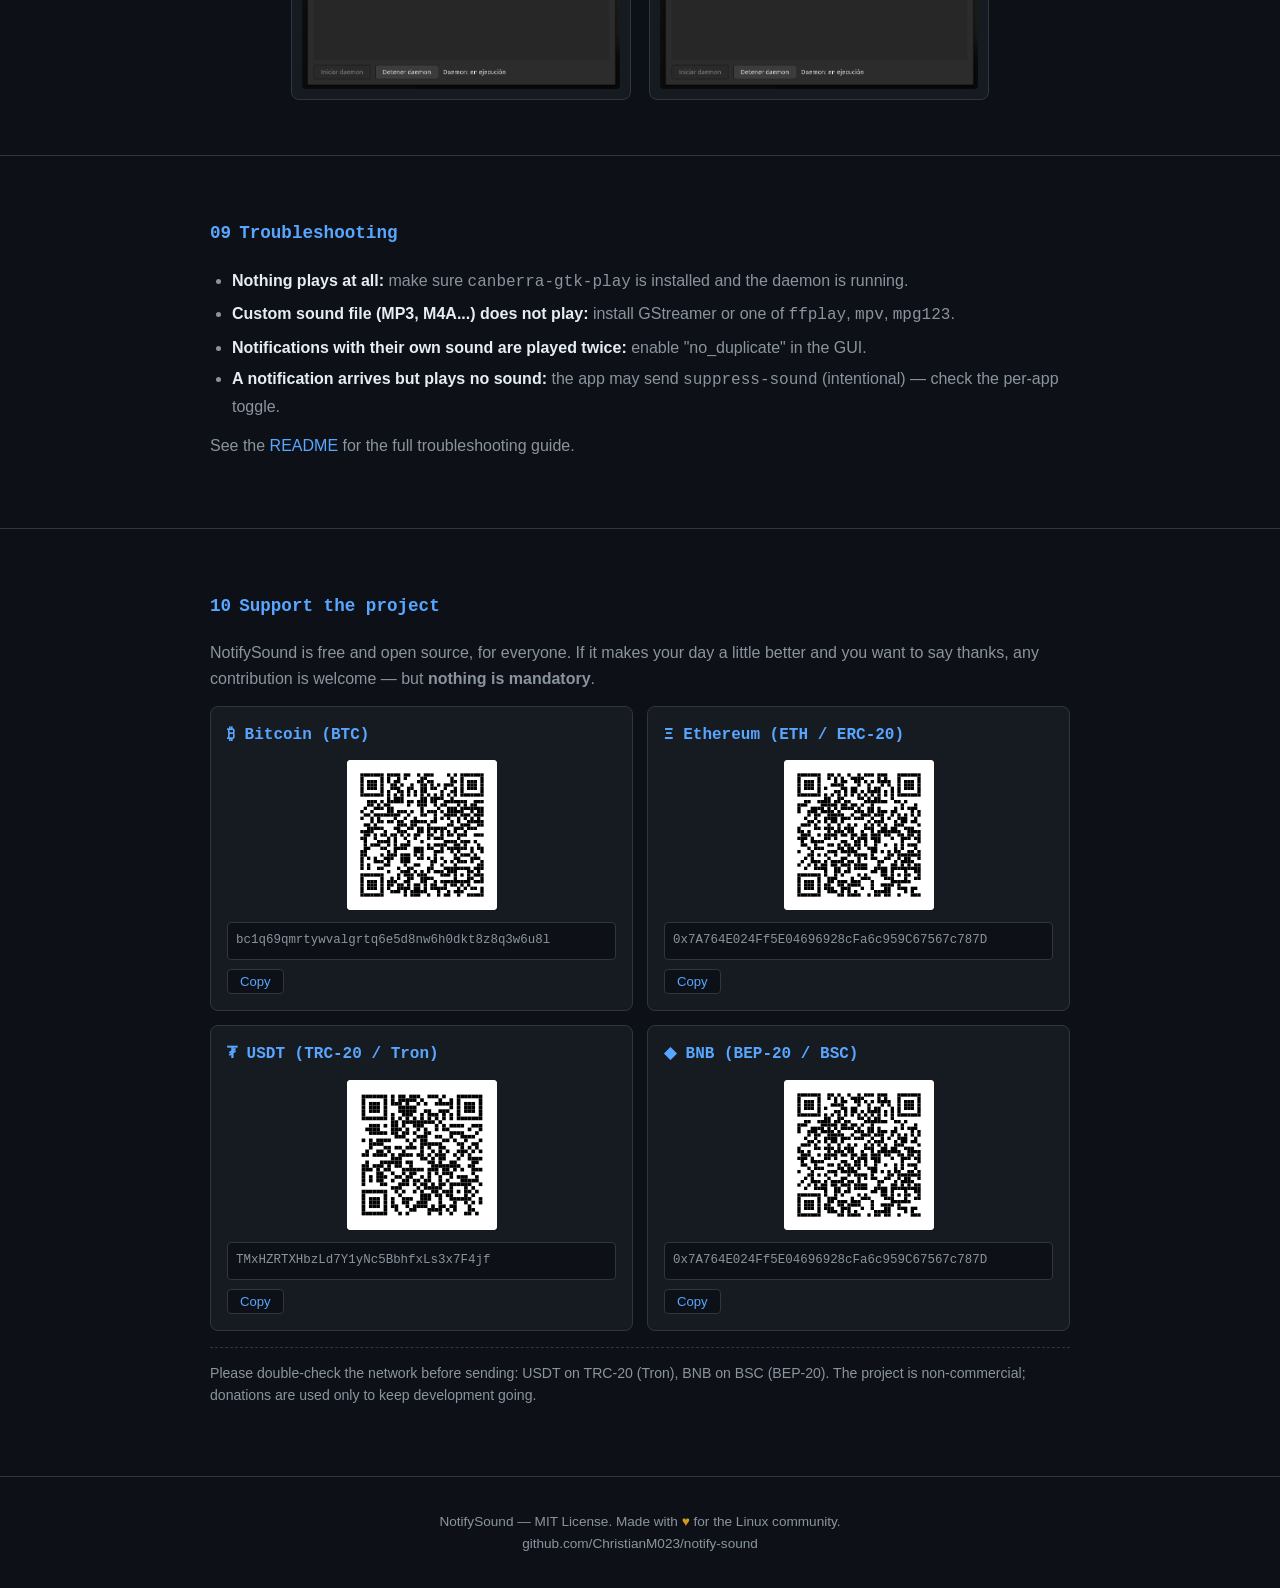
==== commit 32ee93be: "docs: integrar video demo en la landing Reemplaza el placeholder de la sección Demo con el video dem" ====
--- a/site/index.html
+++ b/site/index.html
@@ -181,8 +181,10 @@
 <section id="demo">
   <div class="container">
     <h2><span>07</span><span>Demo</span></h2>
-    <!-- TODO: Replace with demo GIF/video when available. See site/demo/README.md for recording instructions. -->
-    <div class="demo-placeholder">A short demo is coming soon.</div>
+    <video class="demo-video" controls autoplay loop muted playsinline>
+      <source src="demo/demo.mp4" type="video/mp4">
+    </video>
+    <p class="demo-caption">Enable sound to hear the notification. First without NotifySound (silent), then with NotifySound (sound plays).</p>
   </div>
 </section>
 
--- a/site/style.css
+++ b/site/style.css
@@ -142,14 +142,21 @@
 .lightbox.active { display: flex; }
 .lightbox img { max-width: 100%; max-height: 100%; border-radius: 6px; }
 
-/* Demo placeholder */
-.demo-placeholder {
-  border: 1px dashed var(--border);
+/* Demo video */
+.demo-video {
+  display: block;
+  max-width: 720px;
+  width: 100%;
+  margin: 0 auto;
+  border: 1px solid var(--border);
   border-radius: var(--radius);
-  padding: 48px 20px;
+  background: var(--bg-soft);
+}
+.demo-caption {
   text-align: center;
   color: var(--fg-dim);
-  font-size: 0.95rem;
+  font-size: 0.9rem;
+  margin-top: 10px;
 }
 
 /* Code */
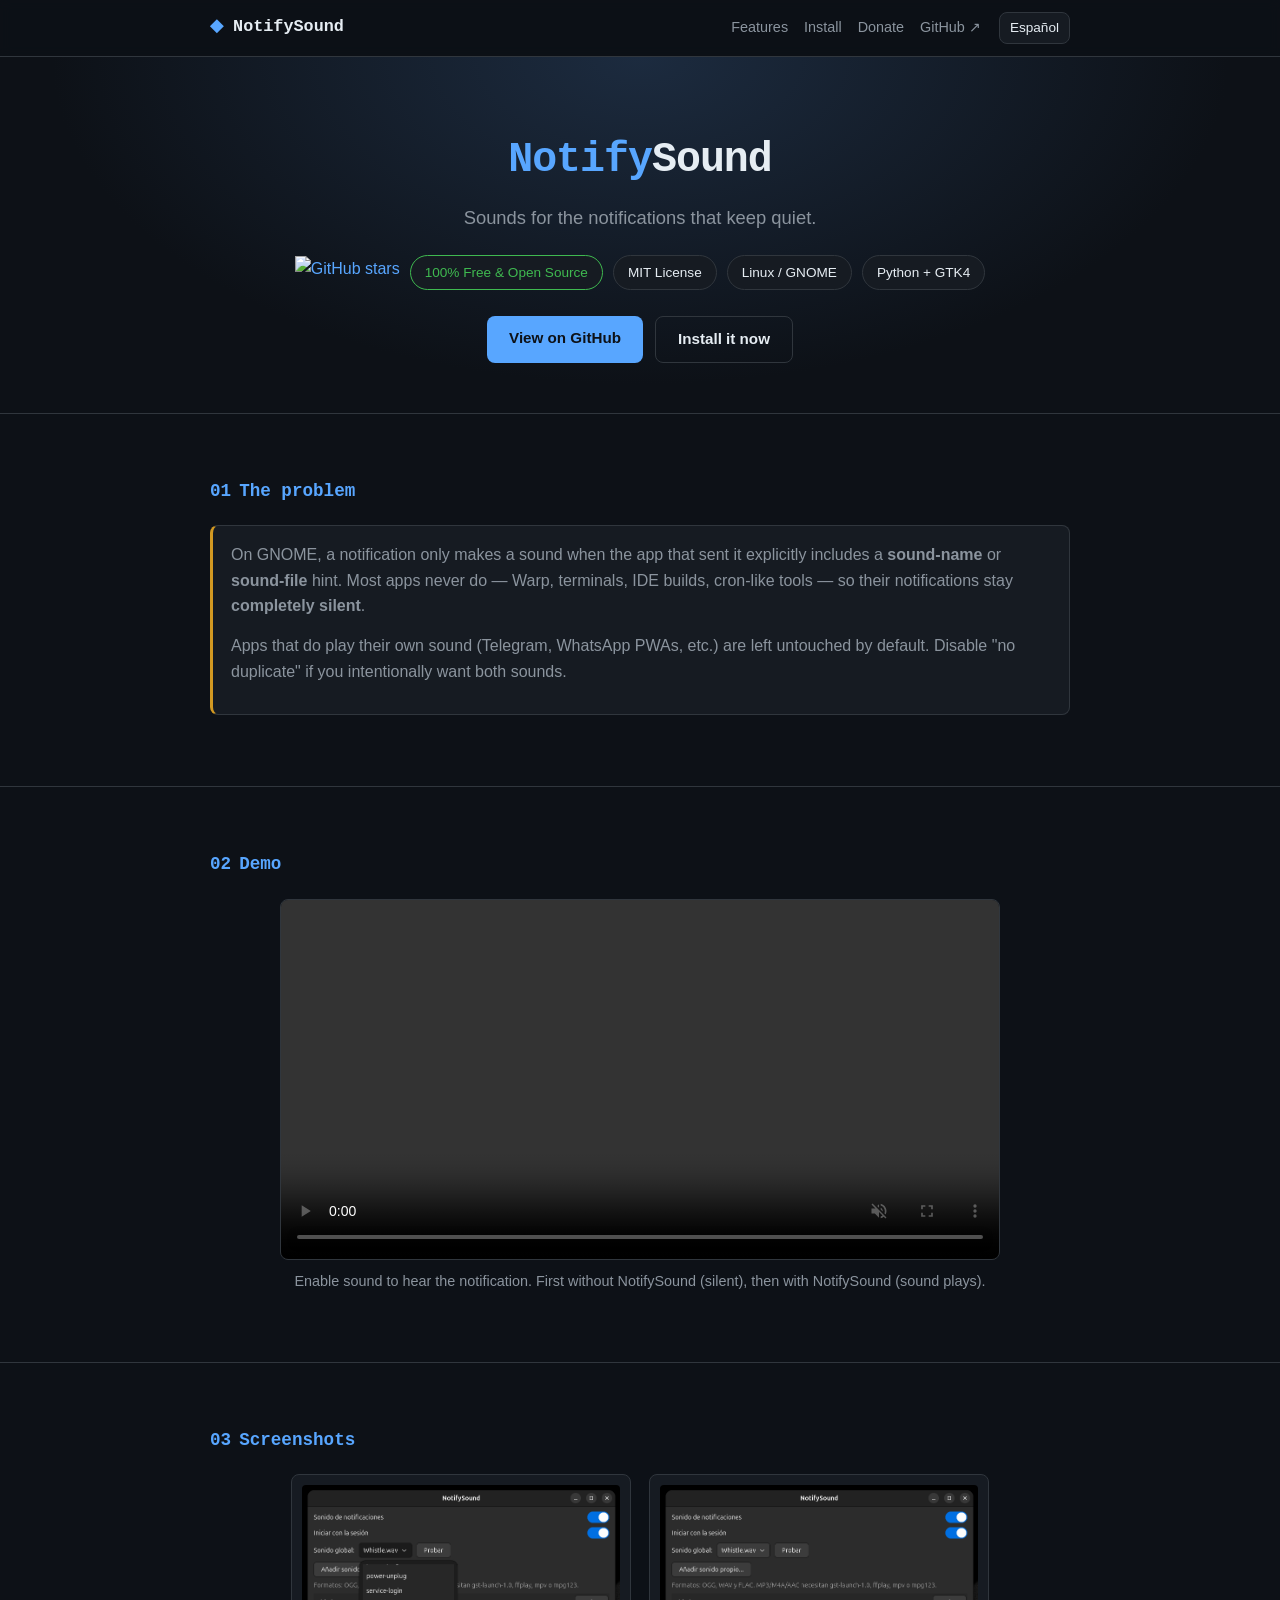
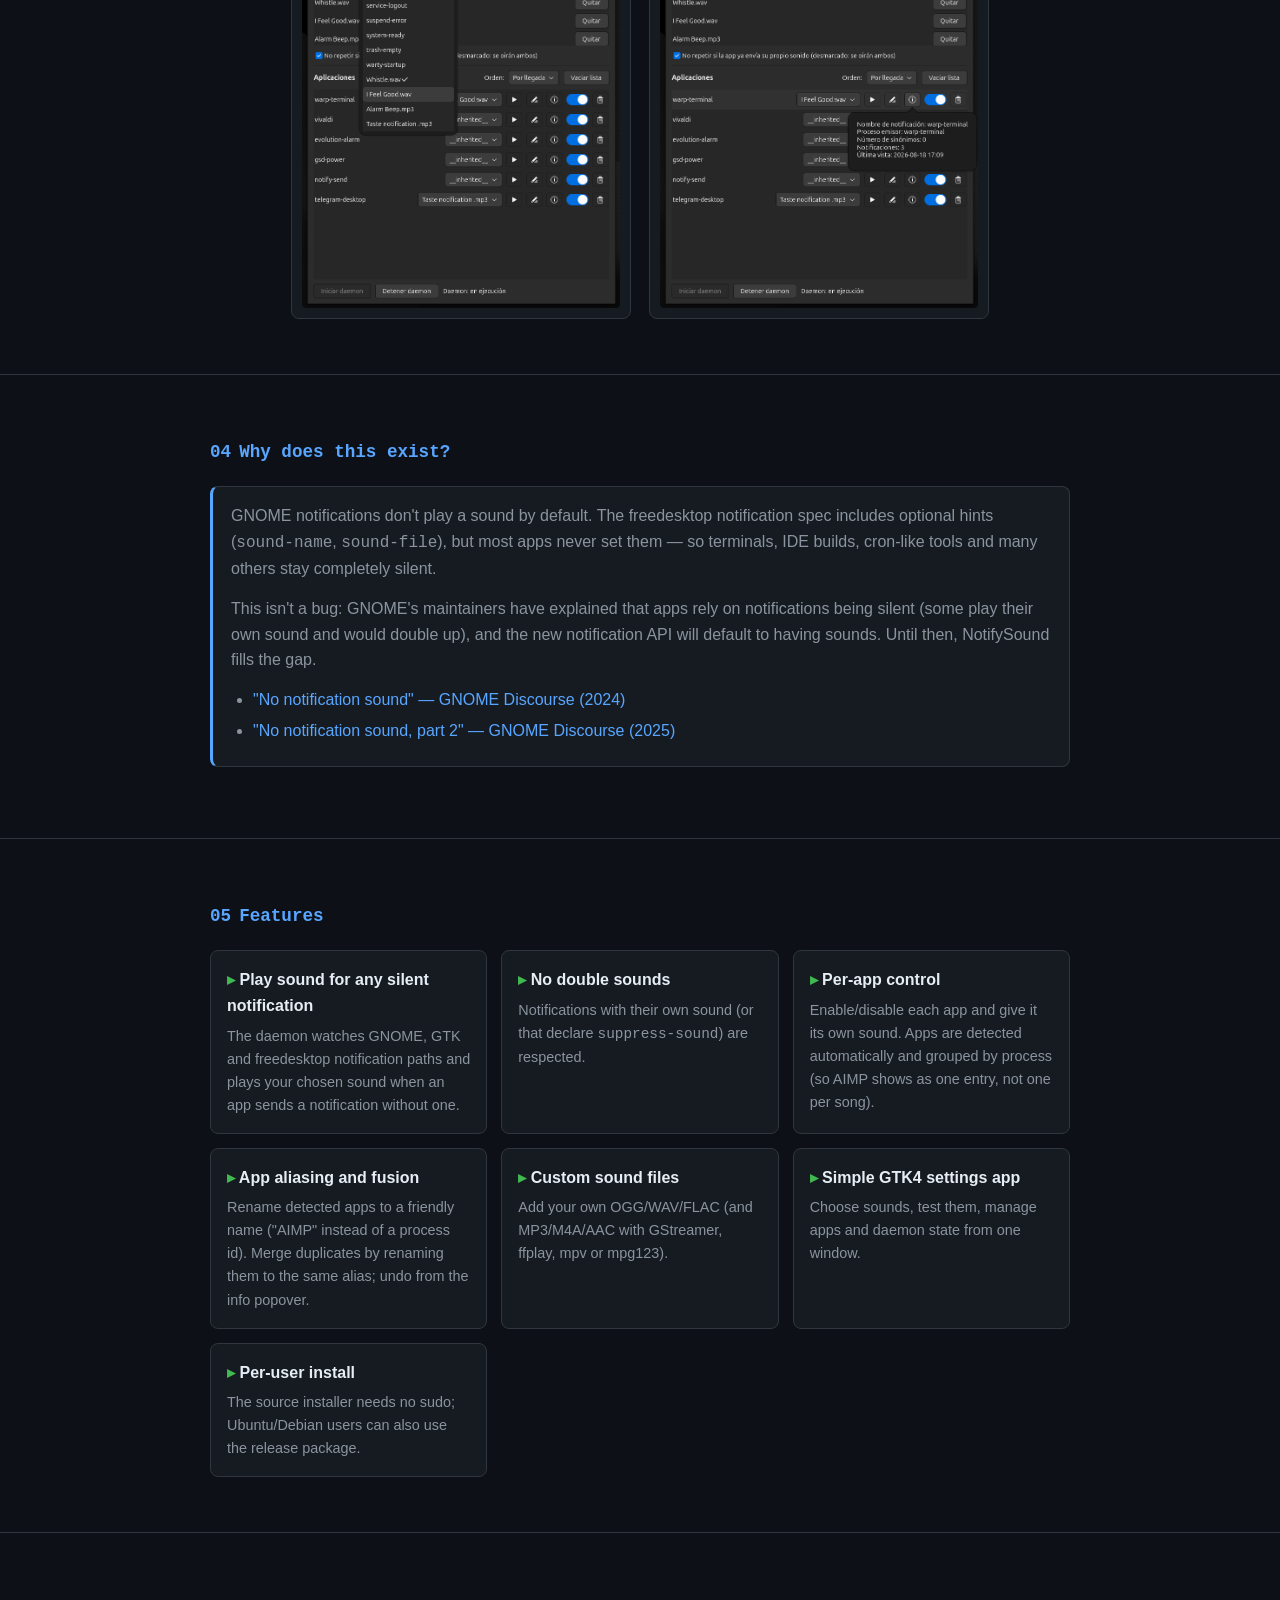
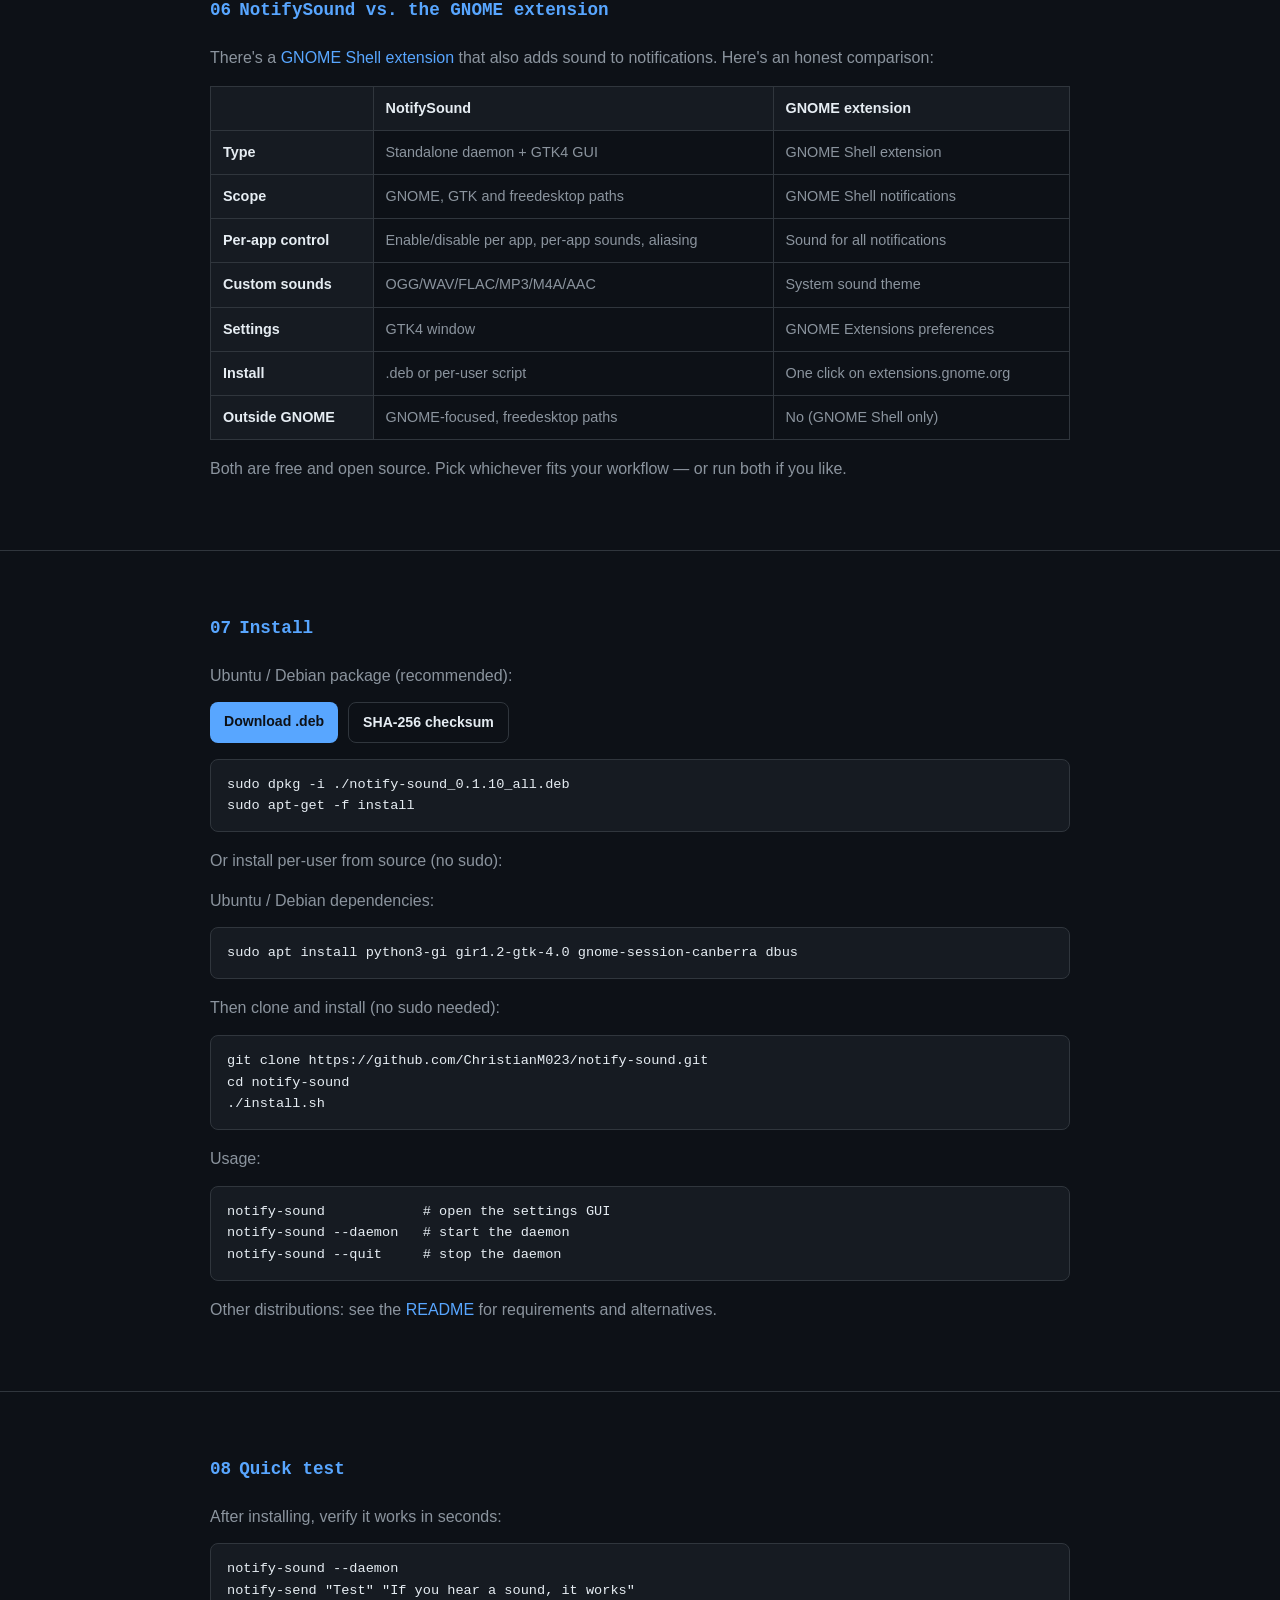
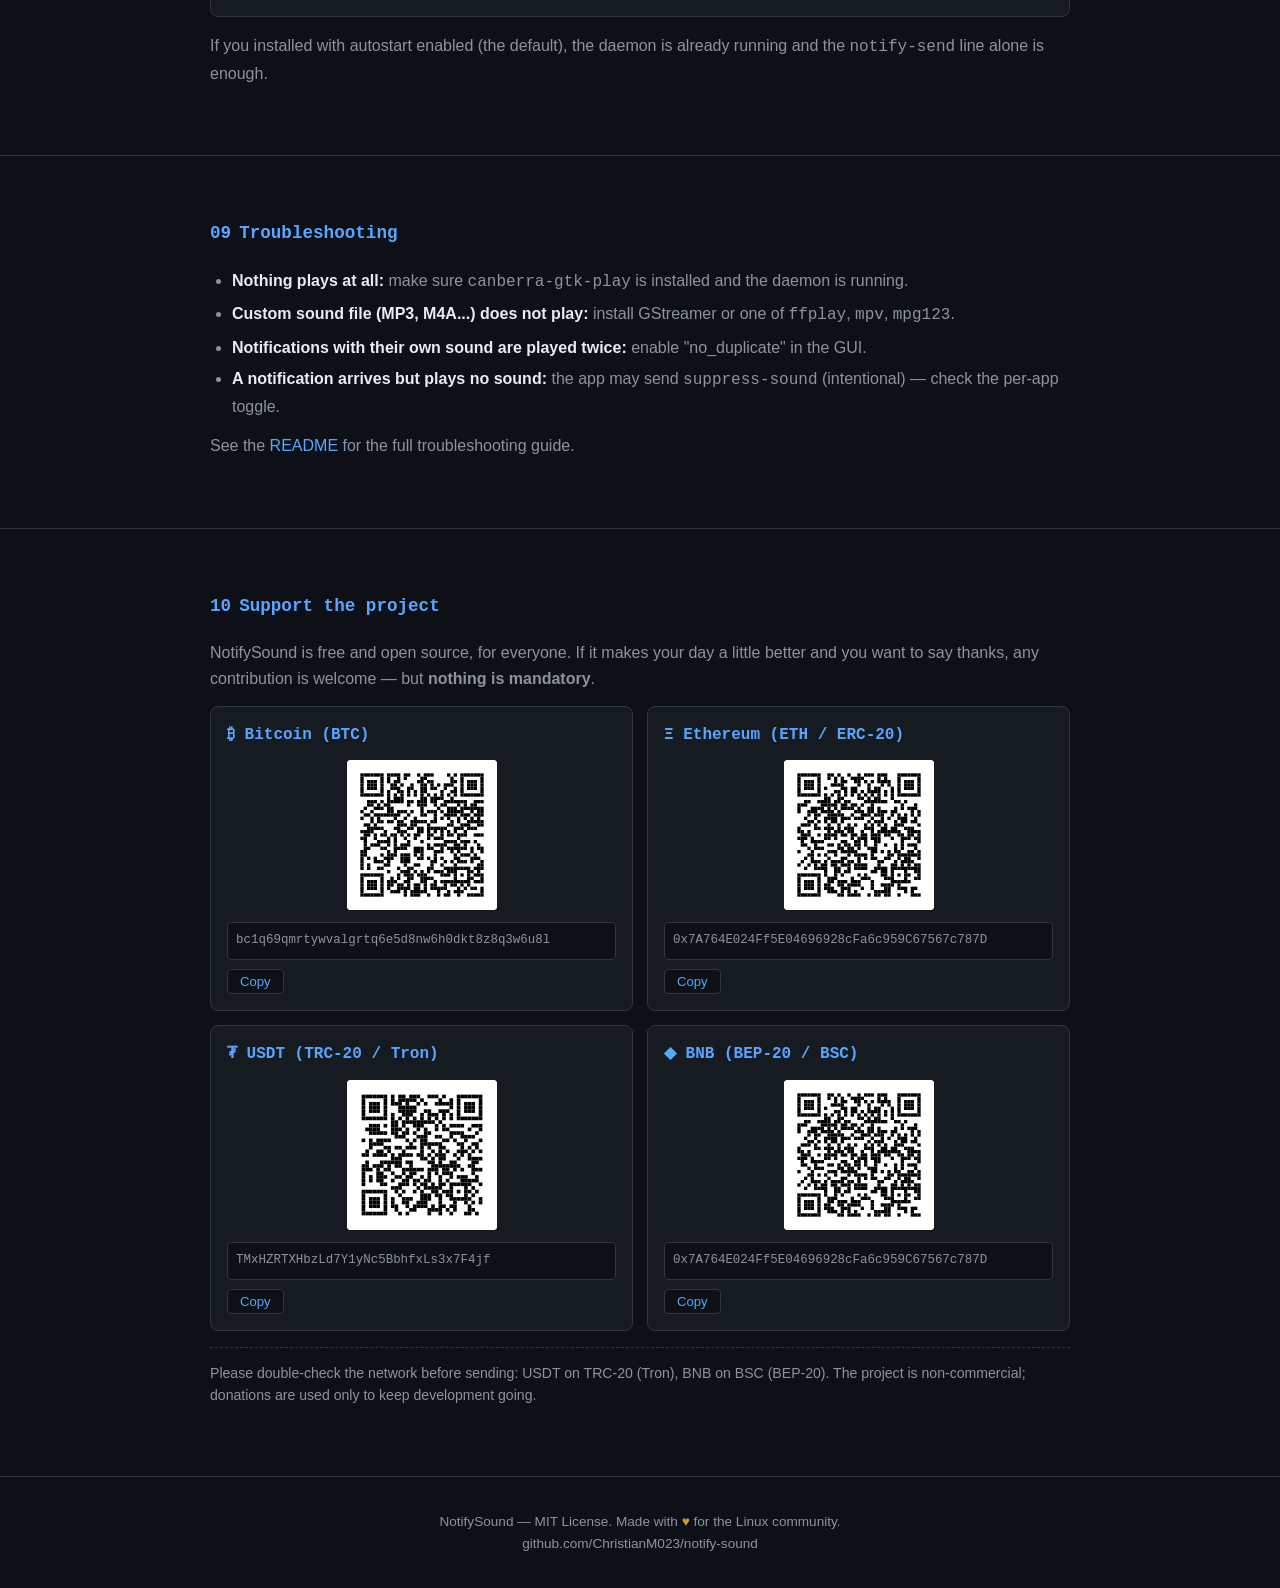
==== commit 3a3afe53: "docs: mover Demo y Screenshots arriba en la landing Las secciones Demo y Screenshots estaban en las " ====
--- a/site/index.html
+++ b/site/index.html
@@ -71,9 +71,33 @@
   </div>
 </section>
 
+<section id="demo">
+  <div class="container">
+    <h2><span>02</span><span>Demo</span></h2>
+    <video class="demo-video" controls autoplay loop muted playsinline>
+      <source src="demo/demo.mp4" type="video/mp4">
+    </video>
+    <p class="demo-caption">Enable sound to hear the notification. First without NotifySound (silent), then with NotifySound (sound plays).</p>
+  </div>
+</section>
+
+<section id="screenshots">
+  <div class="container">
+    <h2><span>03</span><span>Screenshots</span></h2>
+    <div class="screenshots">
+      <figure class="screenshot">
+        <img src="screenshots/gui-1.png" alt="NotifySound settings window" loading="lazy" onclick="openLightbox(this.src)">
+      </figure>
+      <figure class="screenshot">
+        <img src="screenshots/gui-2.png" alt="NotifySound app management" loading="lazy" onclick="openLightbox(this.src)">
+      </figure>
+    </div>
+  </div>
+</section>
+
 <section id="why">
   <div class="container">
-    <h2><span>02</span><span>Why does this exist?</span></h2>
+    <h2><span>04</span><span>Why does this exist?</span></h2>
     <div class="why-box">
       <p>GNOME notifications don't play a sound by default. The freedesktop notification spec includes optional hints (<code>sound-name</code>, <code>sound-file</code>), but most apps never set them — so terminals, IDE builds, cron-like tools and many others stay completely silent.</p>
       <p>This isn't a bug: GNOME's maintainers have explained that apps rely on notifications being silent (some play their own sound and would double up), and the new notification API will default to having sounds. Until then, NotifySound fills the gap.</p>
@@ -87,7 +111,7 @@
 
 <section id="features">
   <div class="container">
-    <h2><span>03</span><span>Features</span></h2>
+    <h2><span>05</span><span>Features</span></h2>
     <div class="features">
       <div class="feature">
         <h3>Play sound for any silent notification</h3>
@@ -123,7 +147,7 @@
 
 <section id="compare">
   <div class="container">
-    <h2><span>04</span><span>NotifySound vs. the GNOME extension</span></h2>
+    <h2><span>06</span><span>NotifySound vs. the GNOME extension</span></h2>
     <p>There's a <a href="https://extensions.gnome.org/extension/9759/notification-sound/" target="_blank" rel="noopener">GNOME Shell extension</a> that also adds sound to notifications. Here's an honest comparison:</p>
     <table class="compare">
       <thead>
@@ -145,7 +169,7 @@
 
 <section id="install">
   <div class="container">
-    <h2><span>05</span><span>Install</span></h2>
+    <h2><span>07</span><span>Install</span></h2>
     <p>Ubuntu / Debian package (recommended):</p>
     <div class="install-actions">
       <a class="btn primary small" href="https://github.com/ChristianM023/notify-sound/releases/download/v0.1.10/notify-sound_0.1.10_all.deb" target="_blank" rel="noopener">Download .deb</a>
@@ -170,35 +194,11 @@
 
 <section id="quick-test">
   <div class="container">
-    <h2><span>06</span><span>Quick test</span></h2>
+    <h2><span>08</span><span>Quick test</span></h2>
     <p>After installing, verify it works in seconds:</p>
     <pre><code>notify-sound --daemon
 notify-send "Test" "If you hear a sound, it works"</code></pre>
     <p>If you installed with autostart enabled (the default), the daemon is already running and the <code>notify-send</code> line alone is enough.</p>
-  </div>
-</section>
-
-<section id="demo">
-  <div class="container">
-    <h2><span>07</span><span>Demo</span></h2>
-    <video class="demo-video" controls autoplay loop muted playsinline>
-      <source src="demo/demo.mp4" type="video/mp4">
-    </video>
-    <p class="demo-caption">Enable sound to hear the notification. First without NotifySound (silent), then with NotifySound (sound plays).</p>
-  </div>
-</section>
-
-<section id="screenshots">
-  <div class="container">
-    <h2><span>08</span><span>Screenshots</span></h2>
-    <div class="screenshots">
-      <figure class="screenshot">
-        <img src="screenshots/gui-1.png" alt="NotifySound settings window" loading="lazy" onclick="openLightbox(this.src)">
-      </figure>
-      <figure class="screenshot">
-        <img src="screenshots/gui-2.png" alt="NotifySound app management" loading="lazy" onclick="openLightbox(this.src)">
-      </figure>
-    </div>
   </div>
 </section>
 
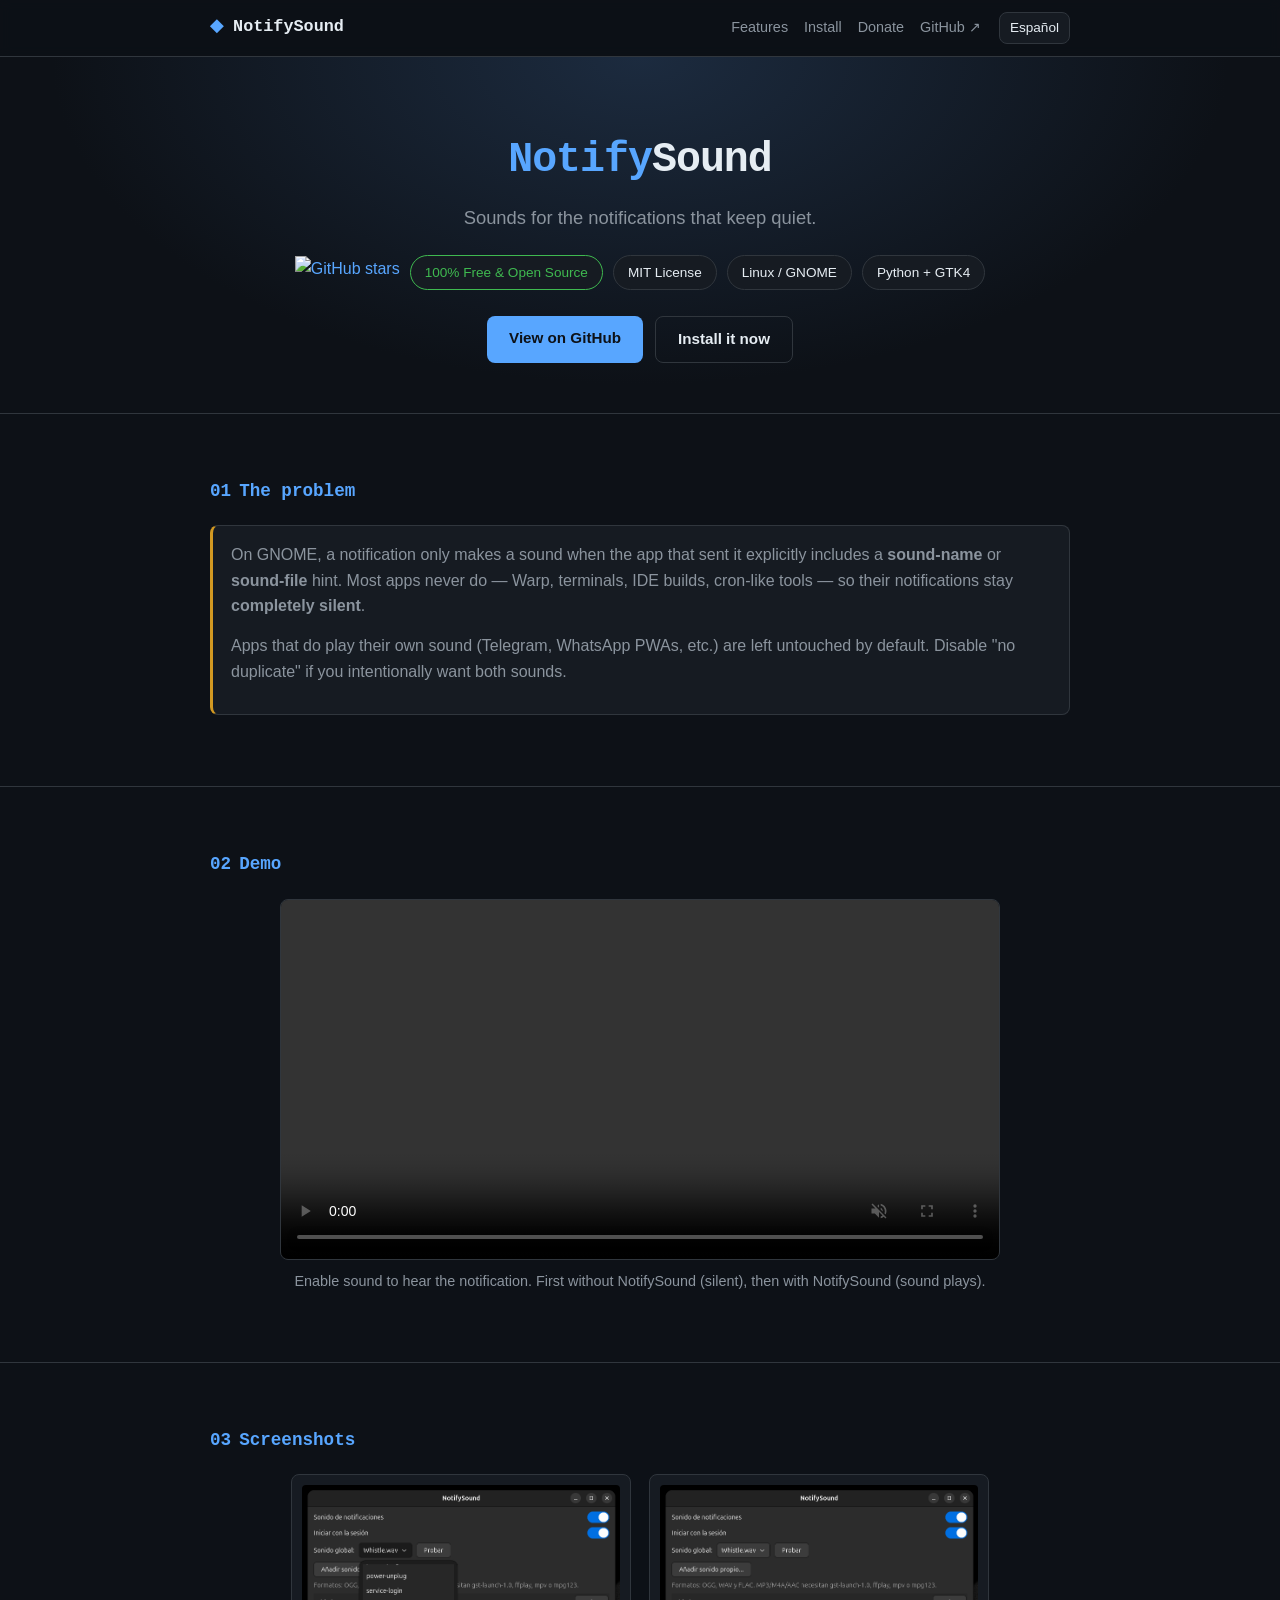
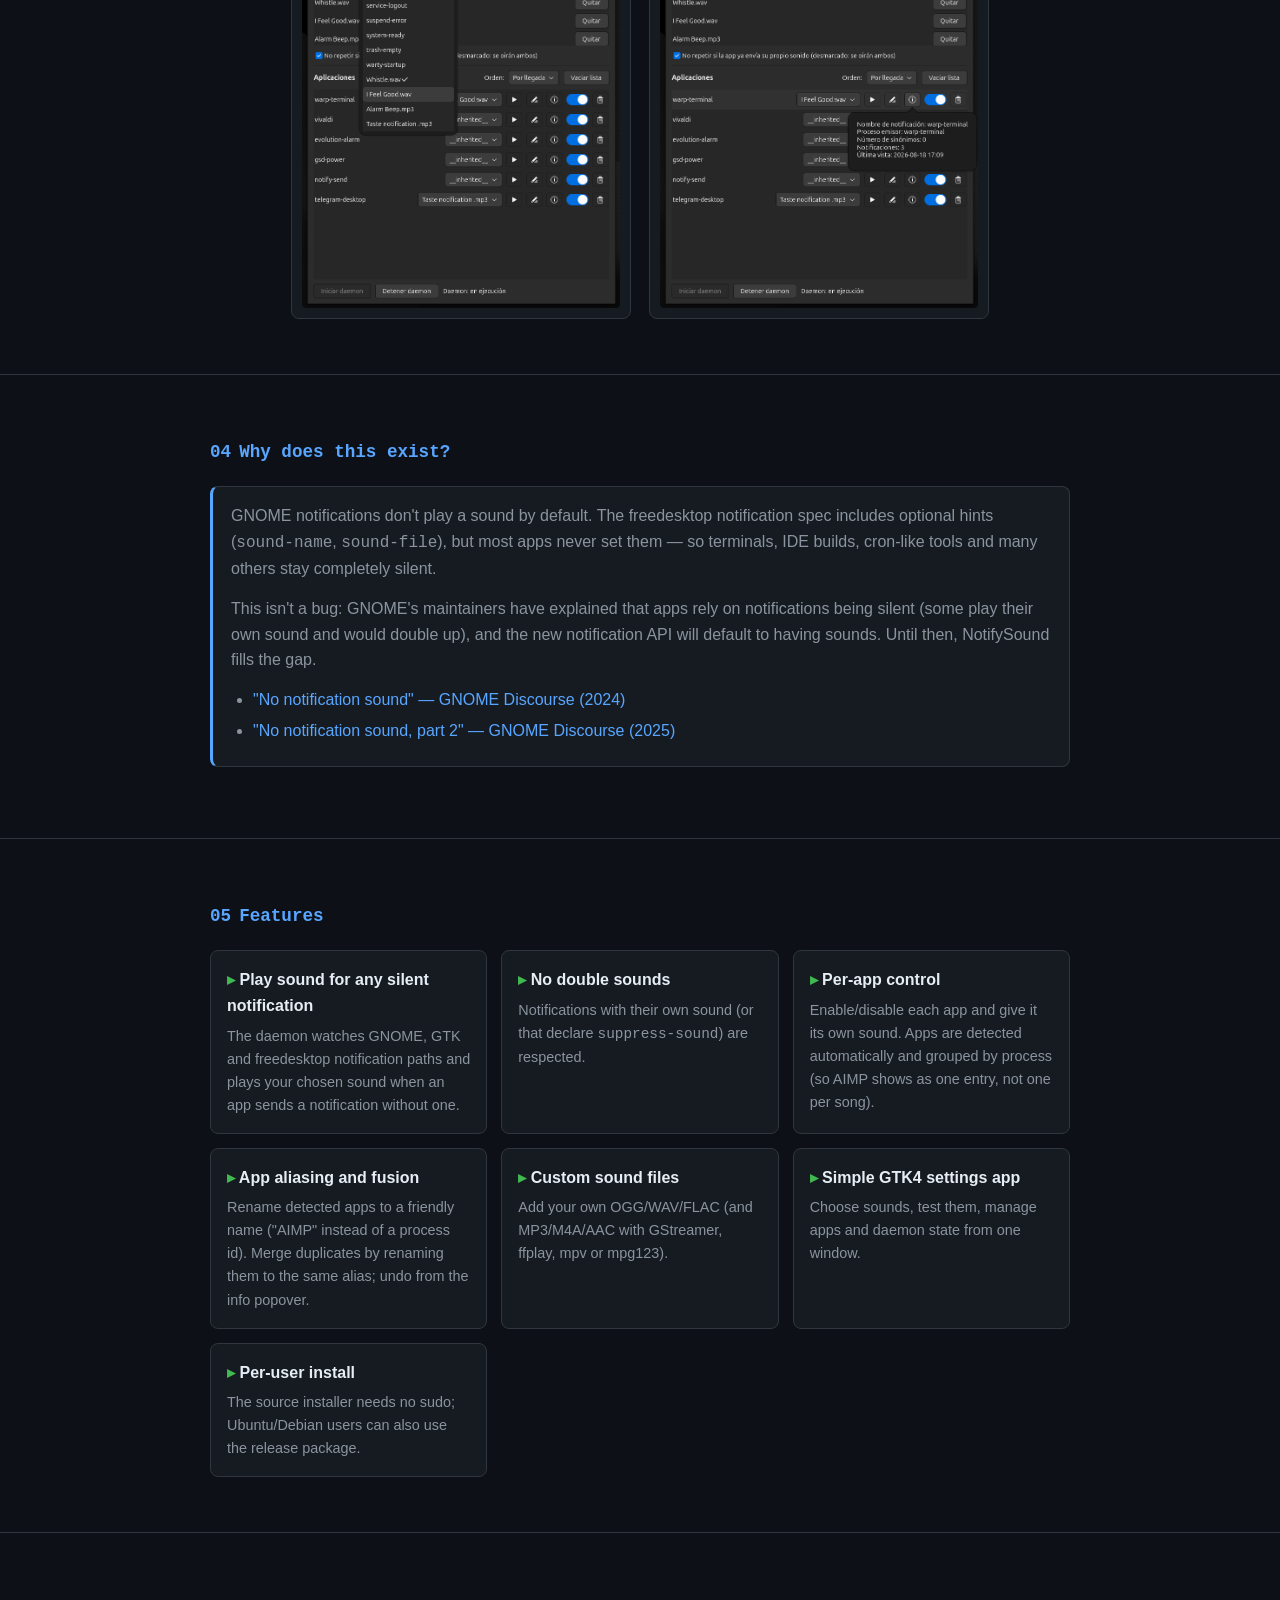
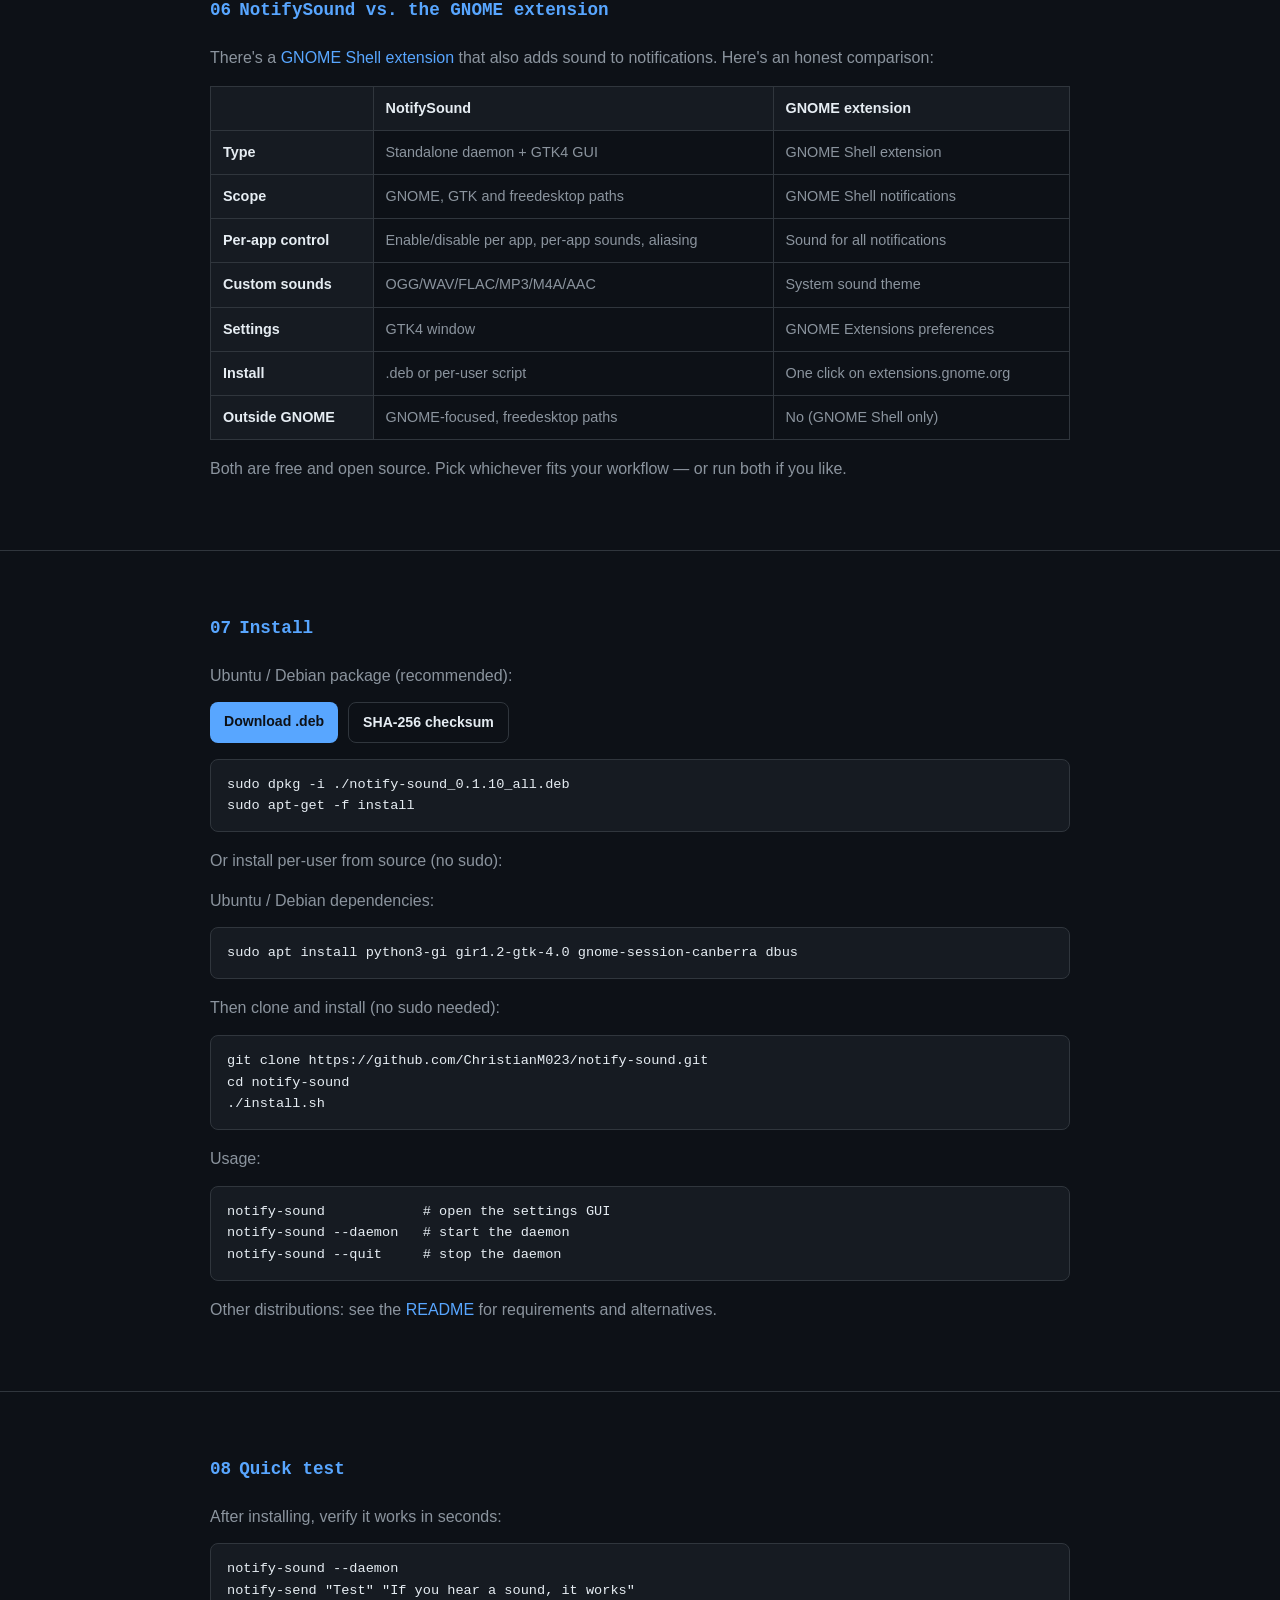
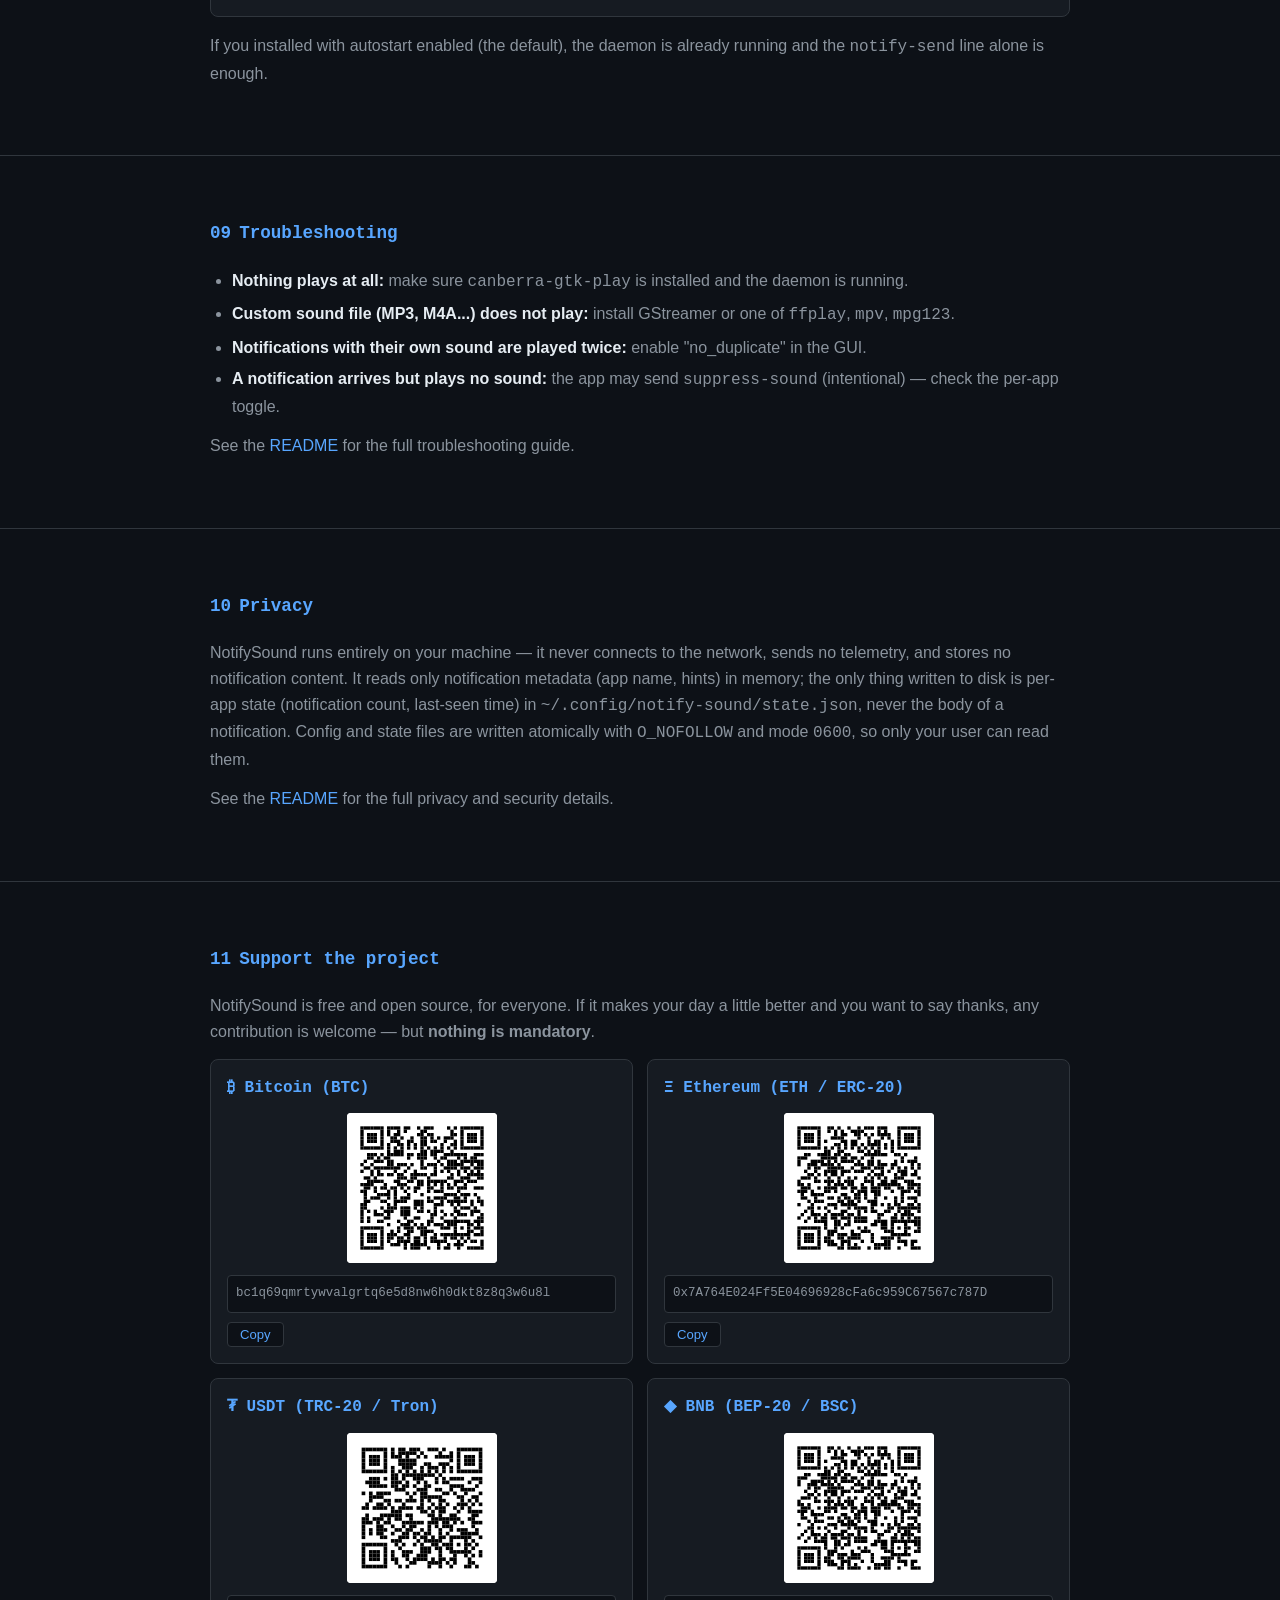
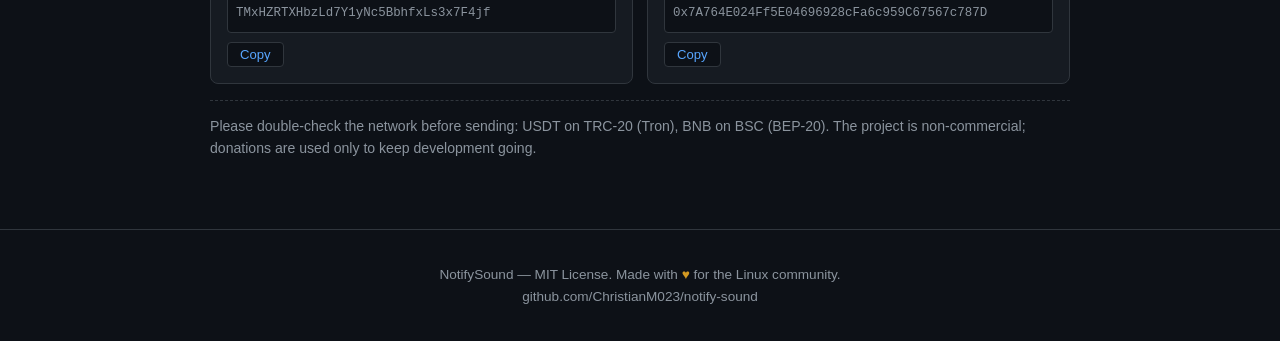
==== commit c705d50c: "docs: añadir sección de privacidad en la landing (EN+ES) Nueva sección 10 Privacy/Privacidad en site" ====
--- a/site/index.html
+++ b/site/index.html
@@ -215,9 +215,17 @@
   </div>
 </section>
 
+<section id="privacy">
+  <div class="container">
+    <h2><span>10</span><span>Privacy</span></h2>
+    <p>NotifySound runs entirely on your machine — it never connects to the network, sends no telemetry, and stores no notification content. It reads only notification metadata (app name, hints) in memory; the only thing written to disk is per-app state (notification count, last-seen time) in <code>~/.config/notify-sound/state.json</code>, never the body of a notification. Config and state files are written atomically with <code>O_NOFOLLOW</code> and mode <code>0600</code>, so only your user can read them.</p>
+    <p>See the <a href="https://github.com/ChristianM023/notify-sound#privacy" target="_blank" rel="noopener">README</a> for the full privacy and security details.</p>
+  </div>
+</section>
+
 <section id="donate">
   <div class="container">
-    <h2><span>10</span><span>Support the project</span></h2>
+    <h2><span>11</span><span>Support the project</span></h2>
     <p>NotifySound is free and open source, for everyone. If it makes your day a little better and you want to say thanks, any contribution is welcome — but <strong>nothing is mandatory</strong>.</p>
     <div class="donate-grid">
       <div class="donate-card">
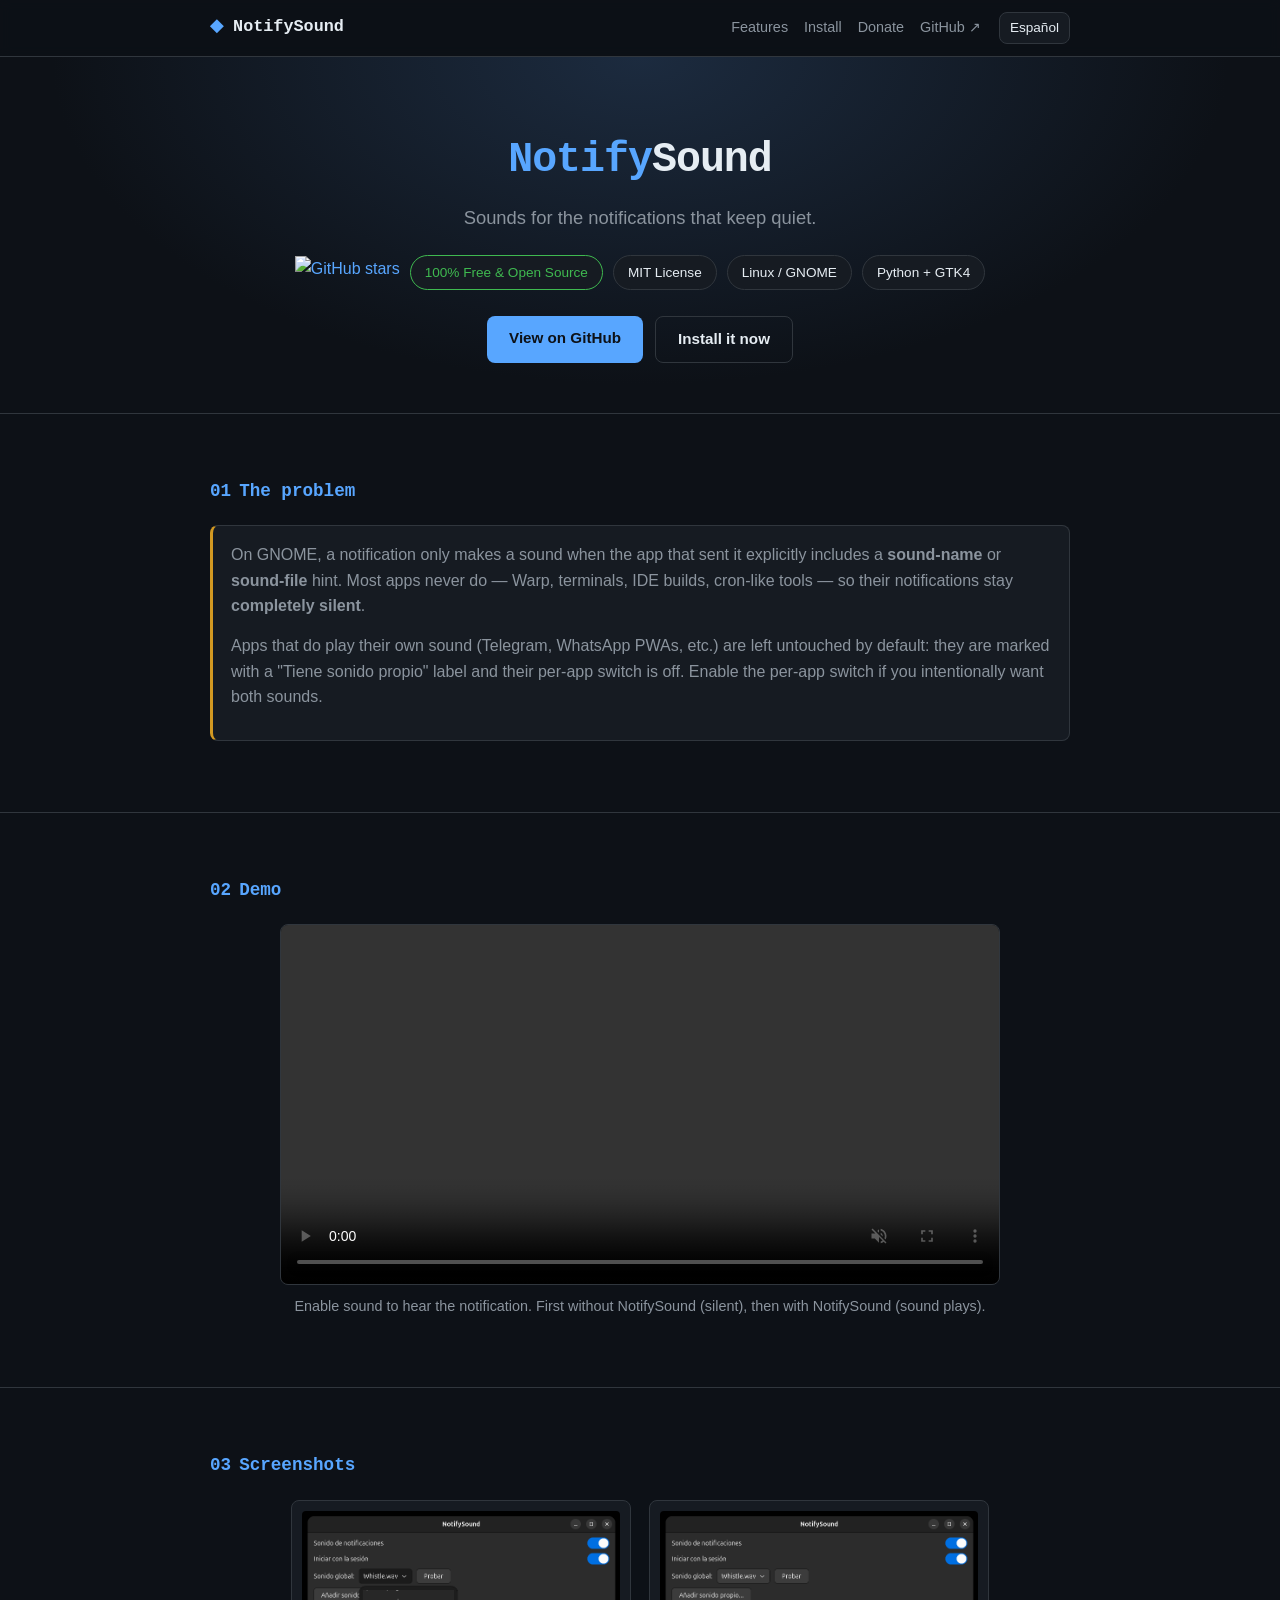
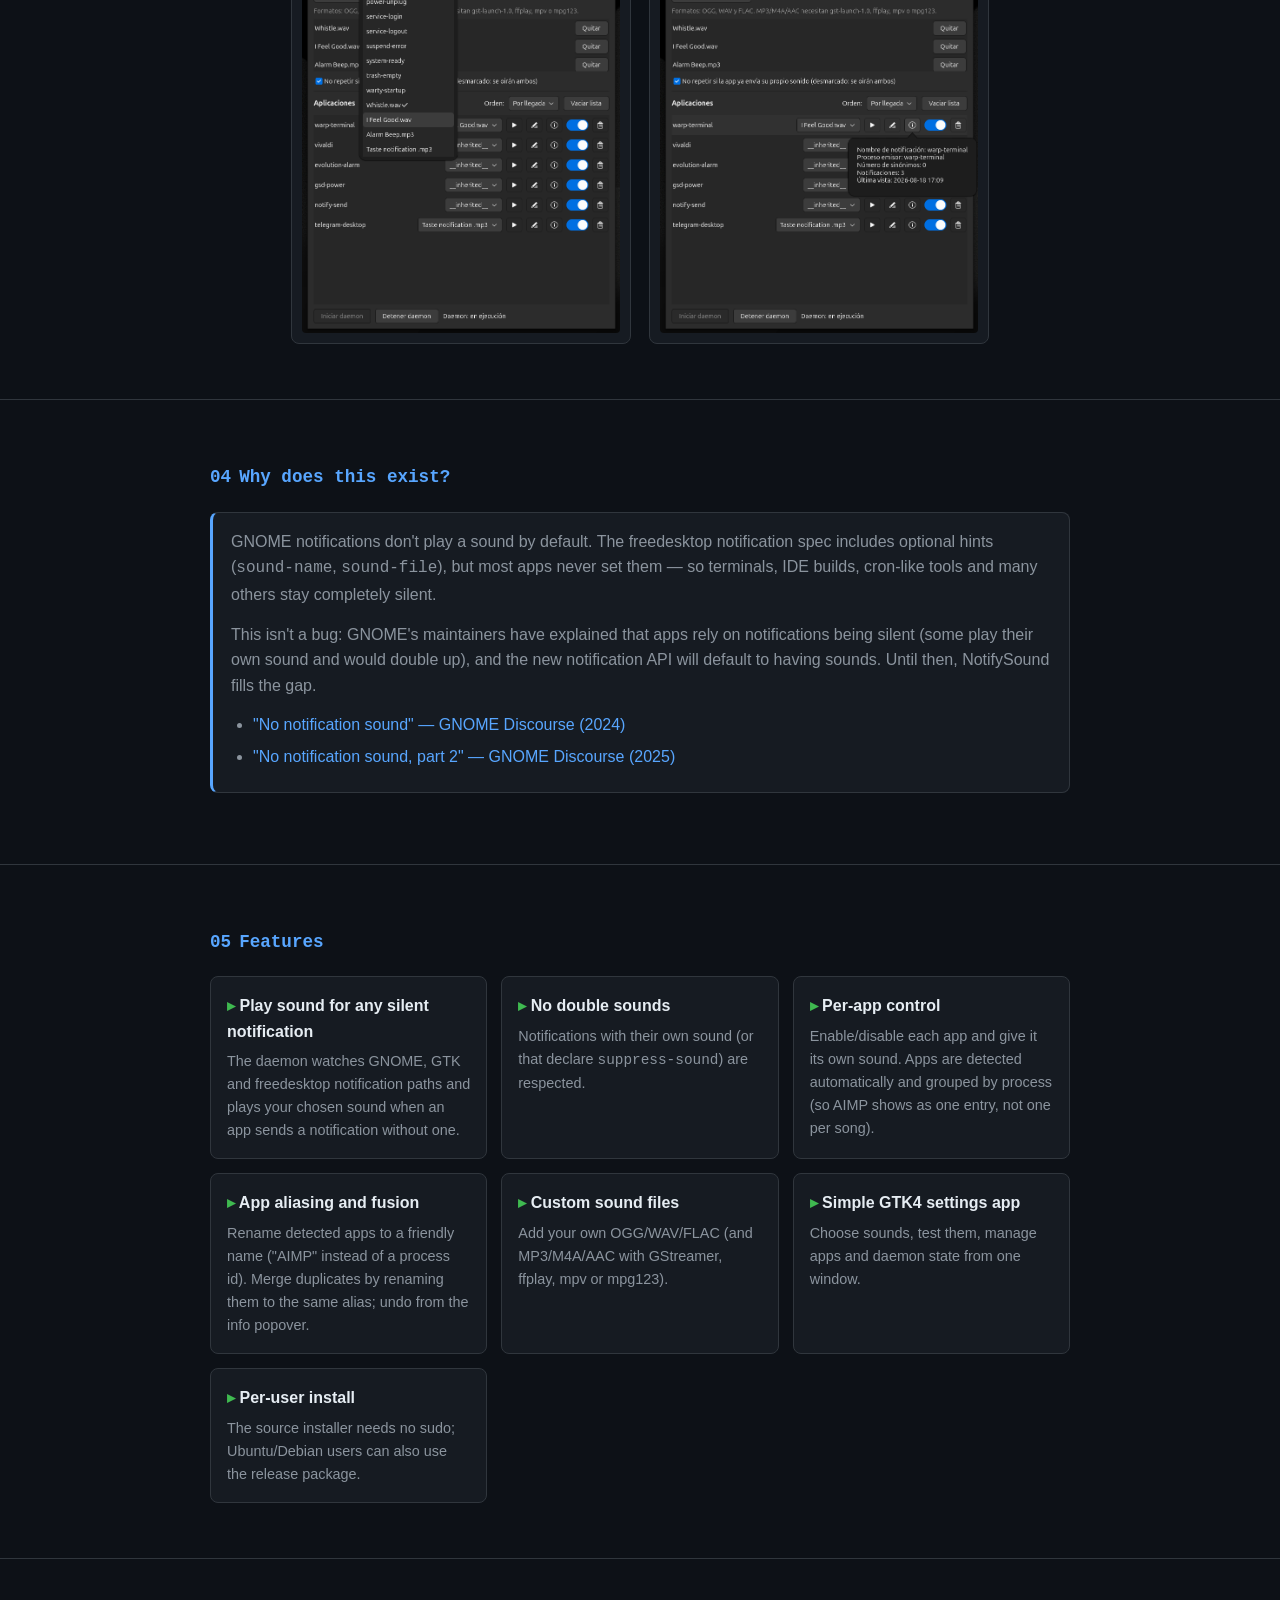
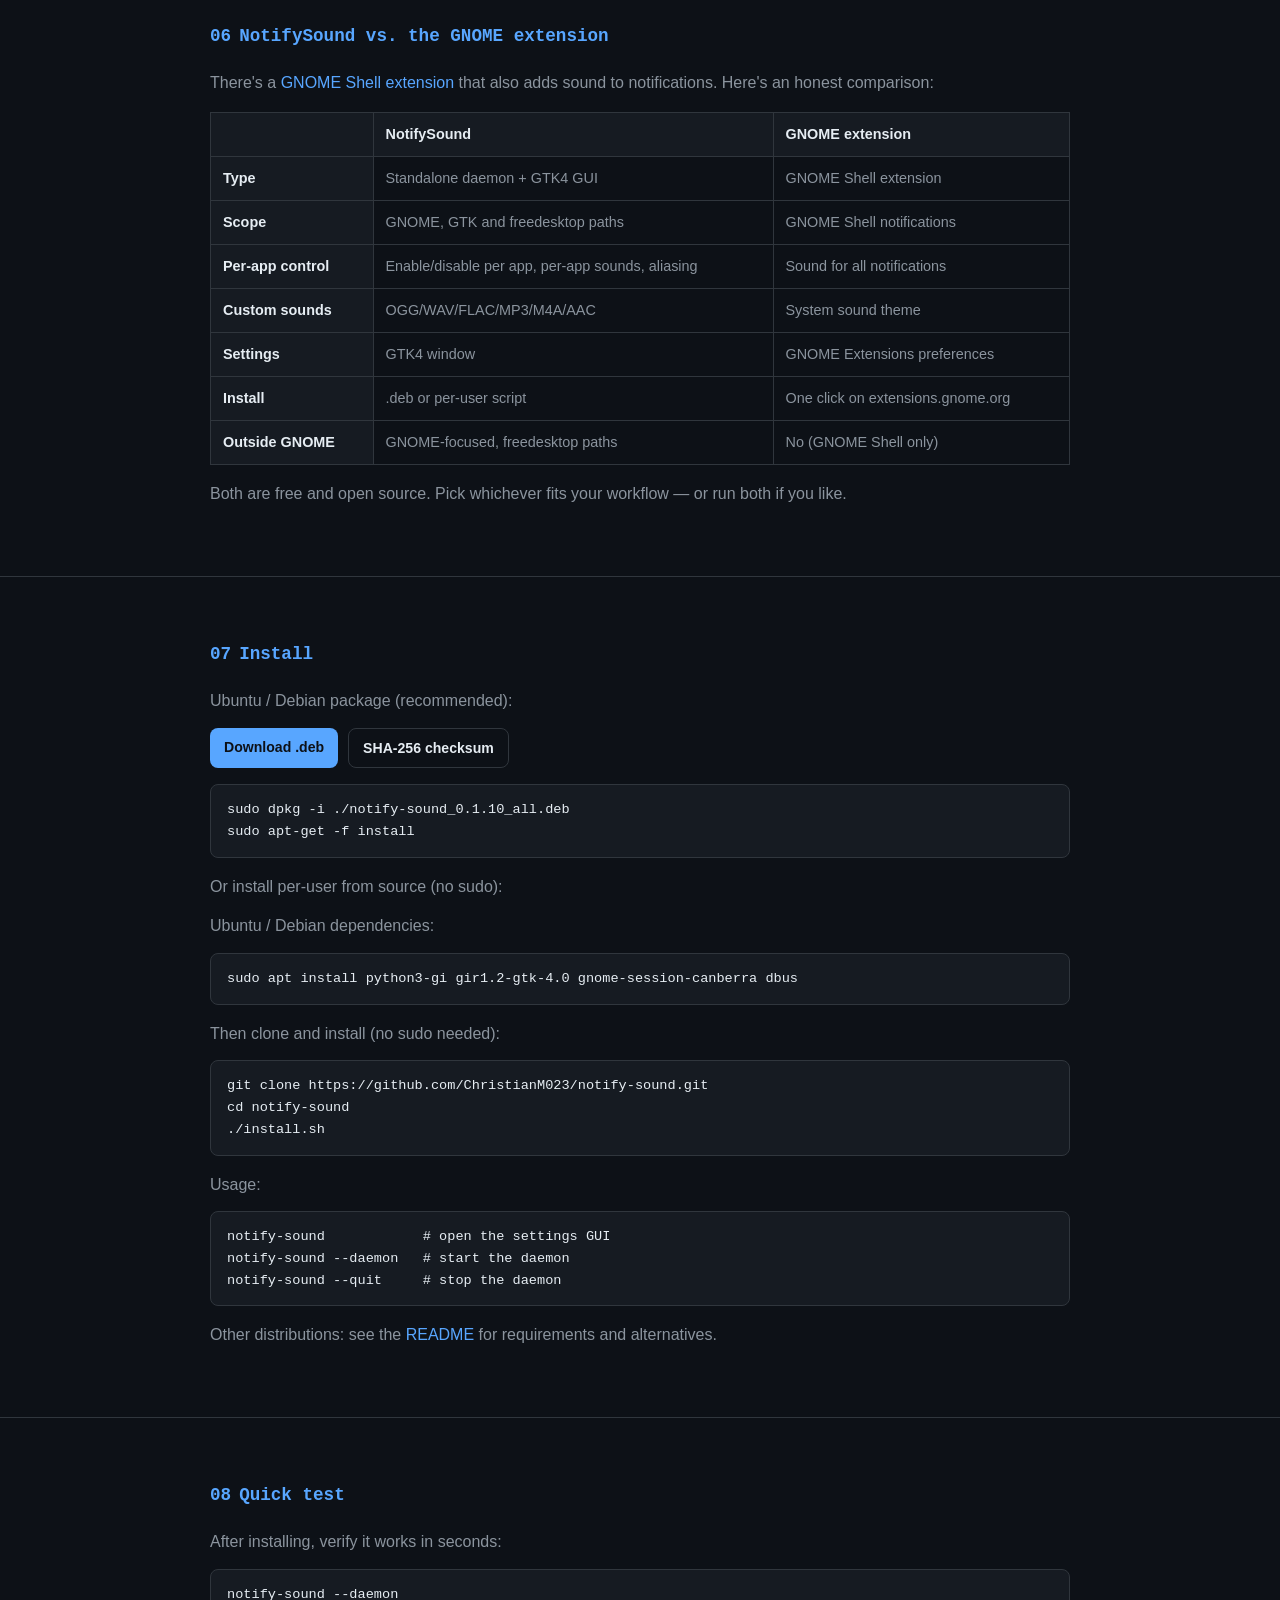
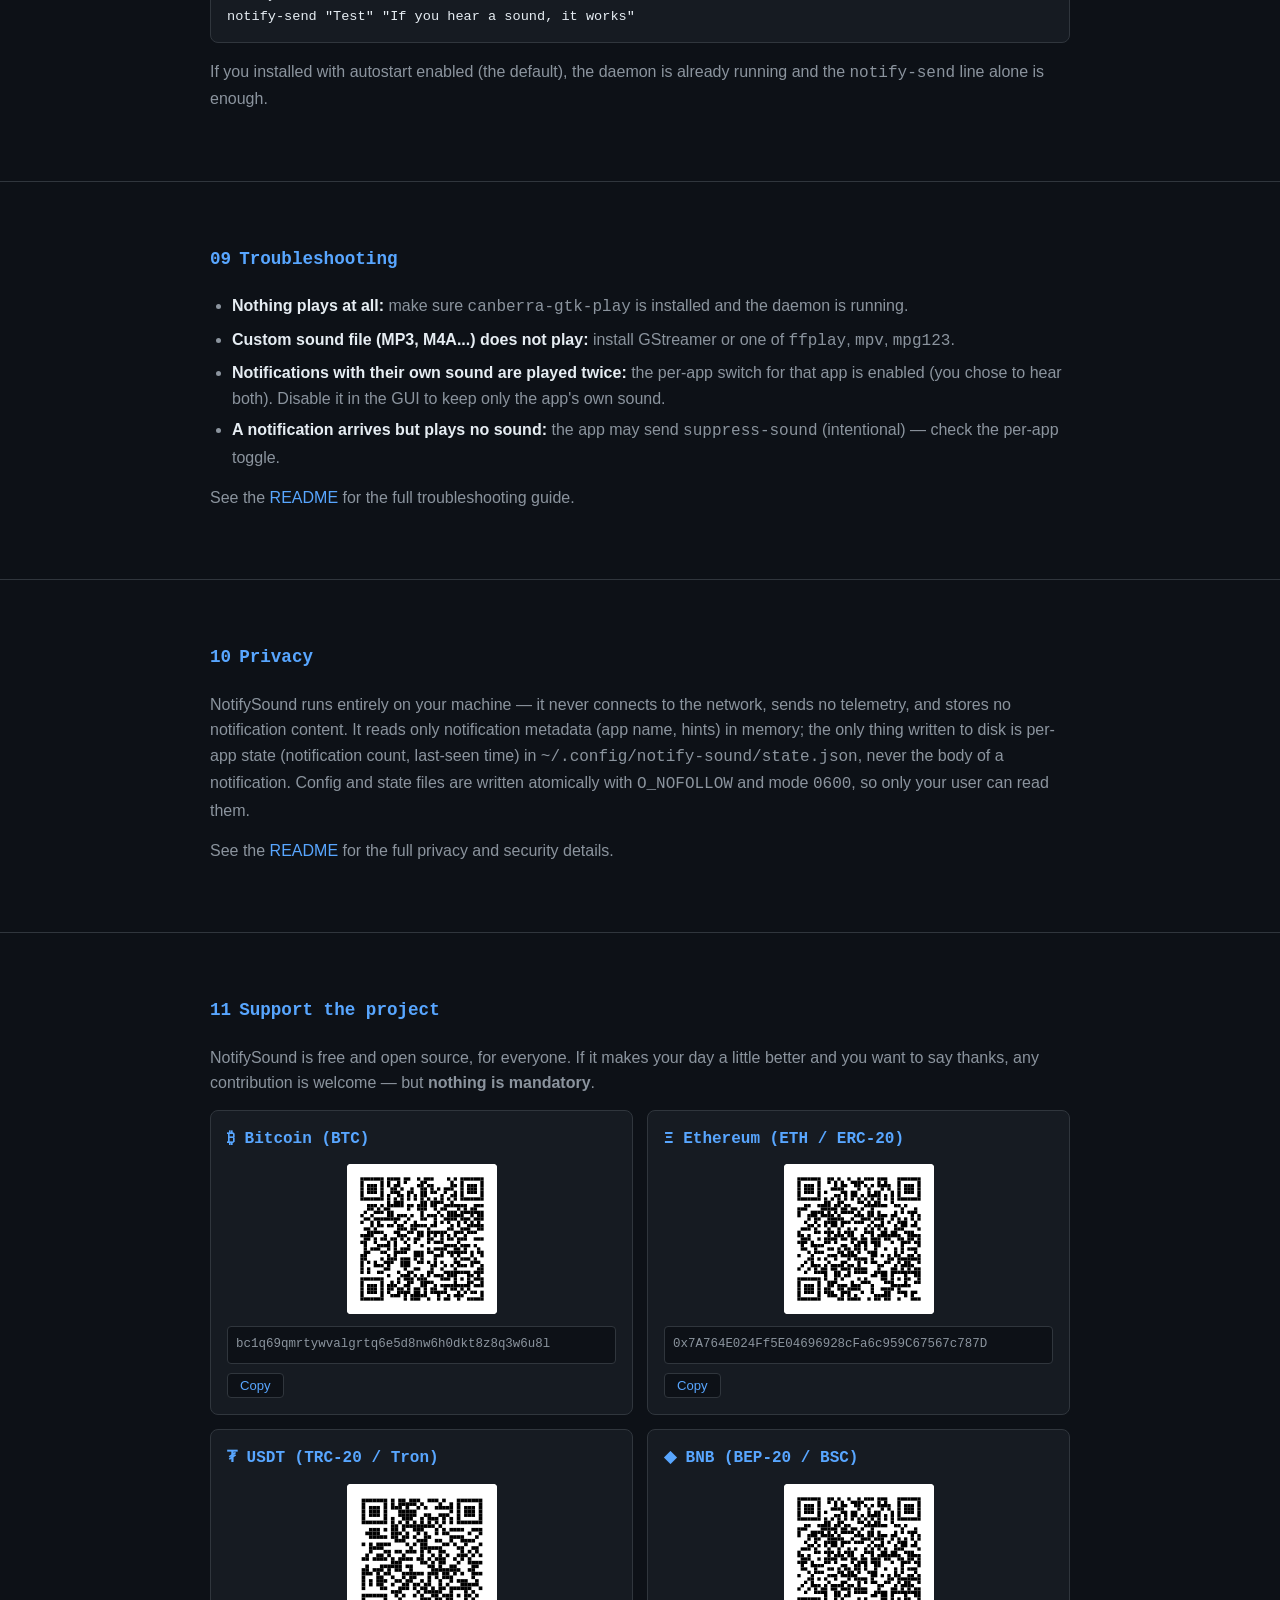
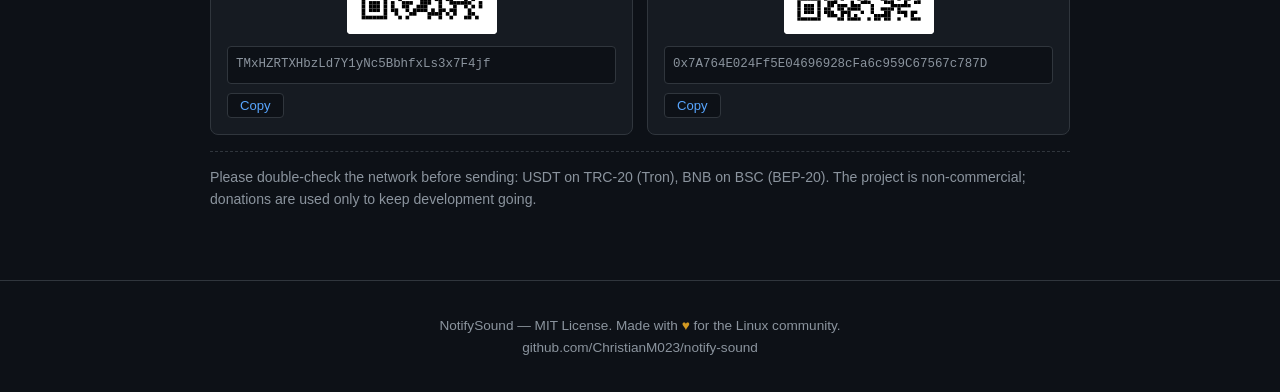
==== commit 2df6cabe: "refactor(gui): eliminar checkbox no_duplicate y actualizar docs publicos El checkbox global no_dupli" ====
--- a/site/index.html
+++ b/site/index.html
@@ -66,7 +66,7 @@
     <h2><span>01</span><span>The problem</span></h2>
     <div class="problem-box">
       <p>On GNOME, a notification only makes a sound when the app that sent it explicitly includes a <strong>sound-name</strong> or <strong>sound-file</strong> hint. Most apps never do — Warp, terminals, IDE builds, cron-like tools — so their notifications stay <strong>completely silent</strong>.</p>
-      <p>Apps that do play their own sound (Telegram, WhatsApp PWAs, etc.) are left untouched by default. Disable &quot;no duplicate&quot; if you intentionally want both sounds.</p>
+      <p>Apps that do play their own sound (Telegram, WhatsApp PWAs, etc.) are left untouched by default: they are marked with a &quot;Tiene sonido propio&quot; label and their per-app switch is off. Enable the per-app switch if you intentionally want both sounds.</p>
     </div>
   </div>
 </section>
@@ -208,7 +208,7 @@
     <ul>
       <li><strong>Nothing plays at all:</strong> make sure <code>canberra-gtk-play</code> is installed and the daemon is running.</li>
       <li><strong>Custom sound file (MP3, M4A...) does not play:</strong> install GStreamer or one of <code>ffplay</code>, <code>mpv</code>, <code>mpg123</code>.</li>
-      <li><strong>Notifications with their own sound are played twice:</strong> enable &quot;no_duplicate&quot; in the GUI.</li>
+      <li><strong>Notifications with their own sound are played twice:</strong> the per-app switch for that app is enabled (you chose to hear both). Disable it in the GUI to keep only the app's own sound.</li>
       <li><strong>A notification arrives but plays no sound:</strong> the app may send <code>suppress-sound</code> (intentional) — check the per-app toggle.</li>
     </ul>
     <p>See the <a href="https://github.com/ChristianM023/notify-sound#troubleshooting" target="_blank" rel="noopener">README</a> for the full troubleshooting guide.</p>
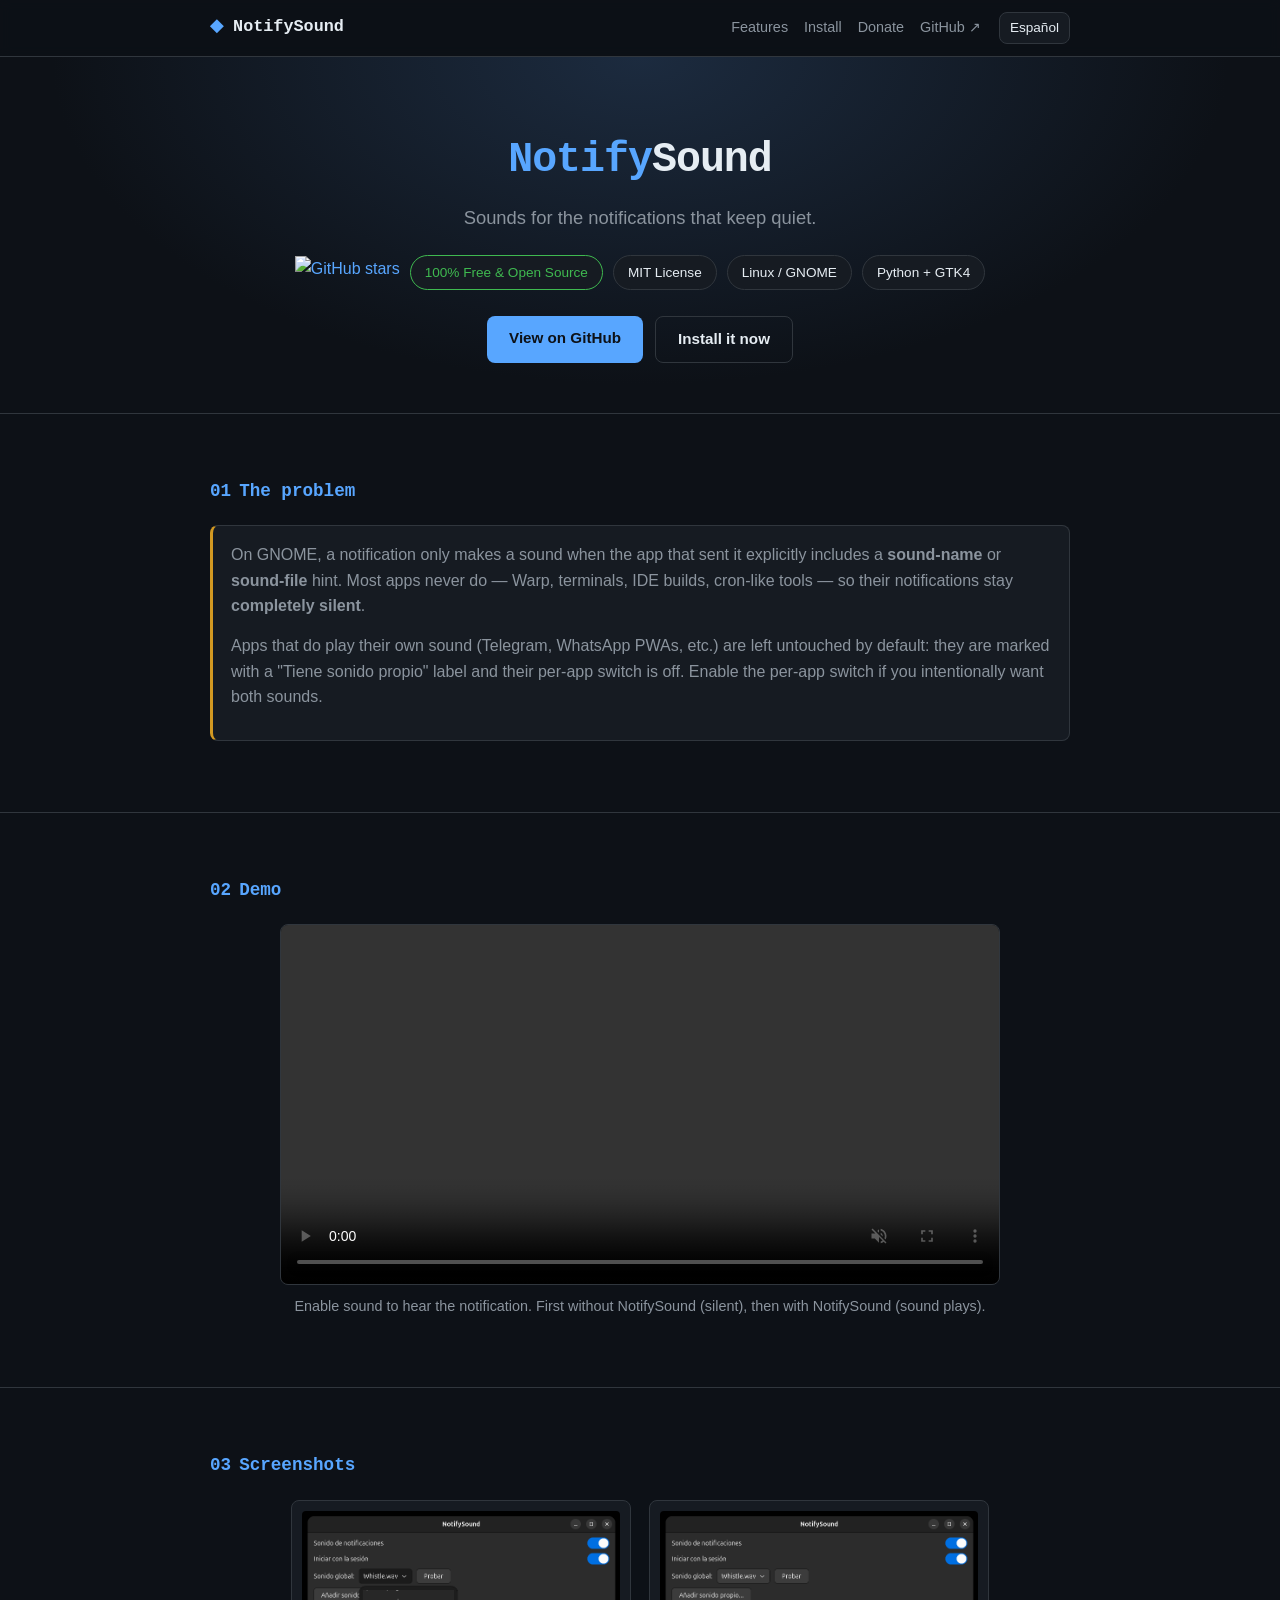
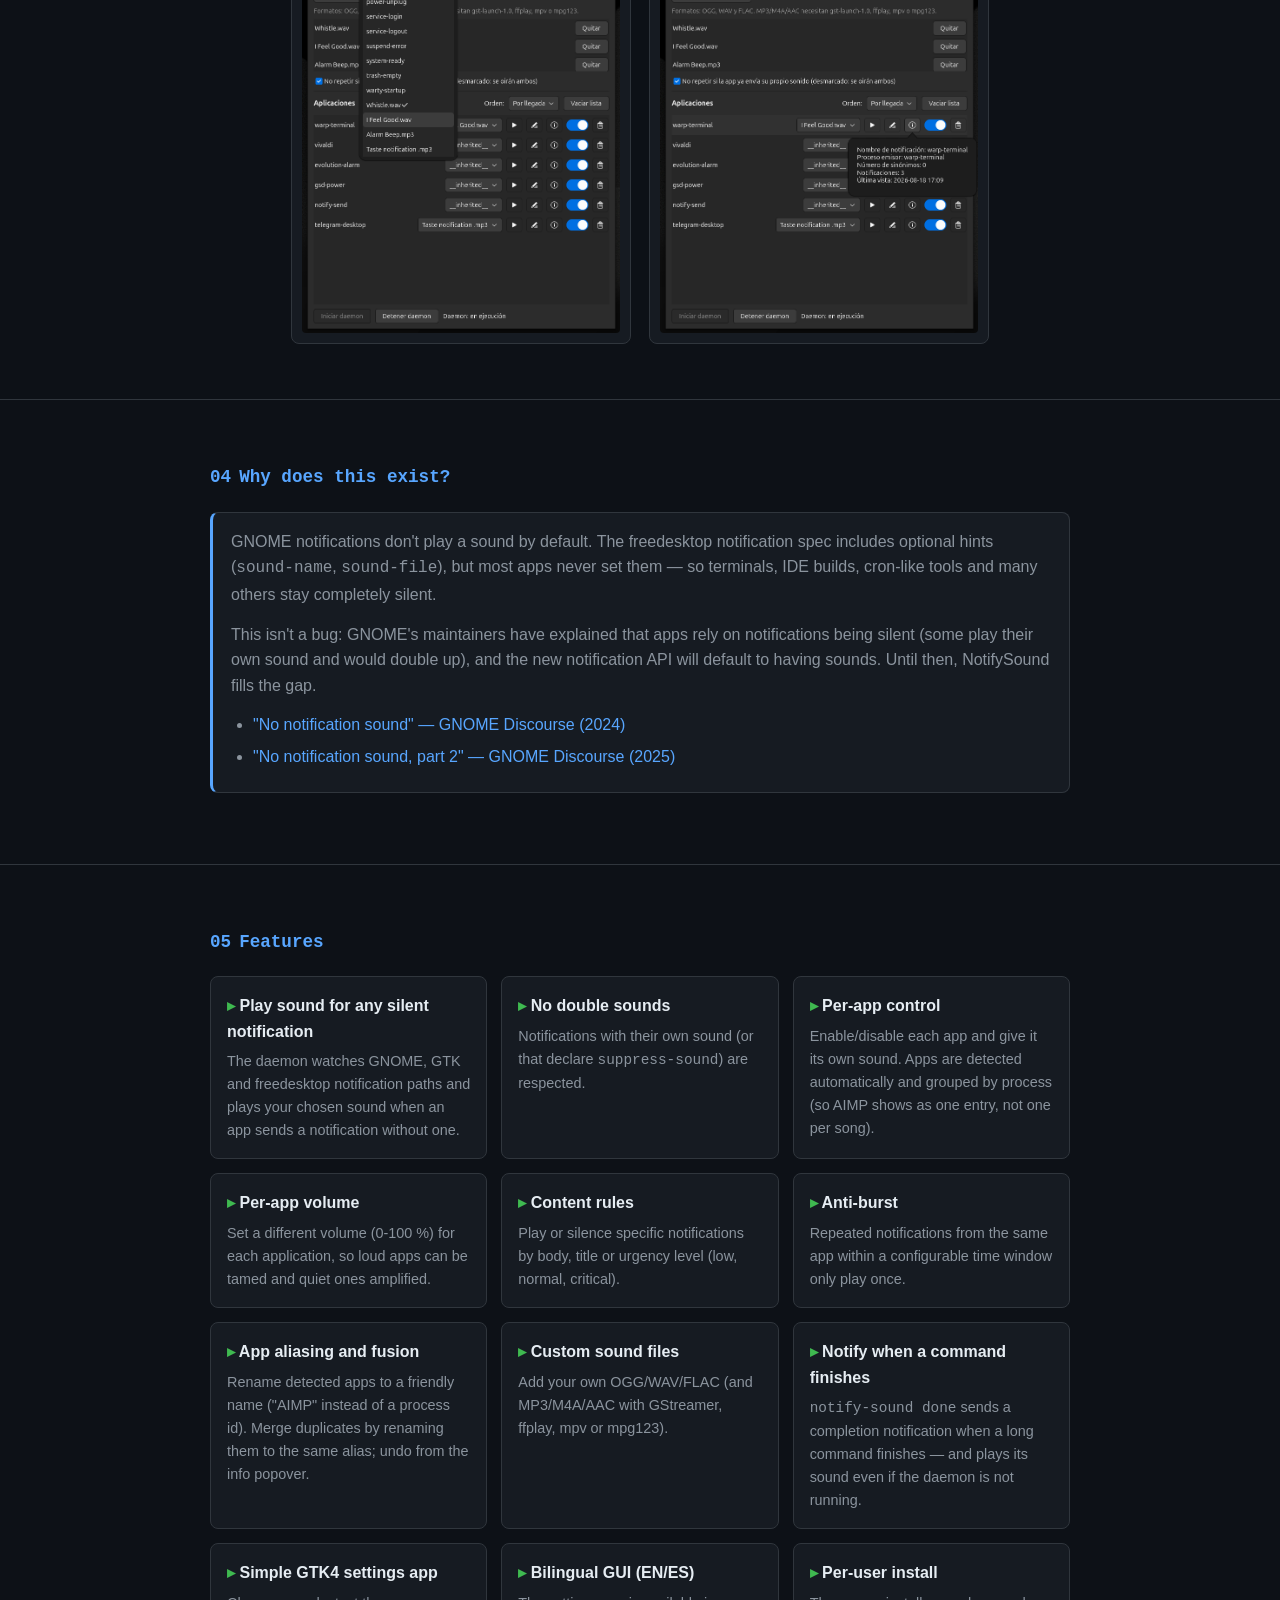
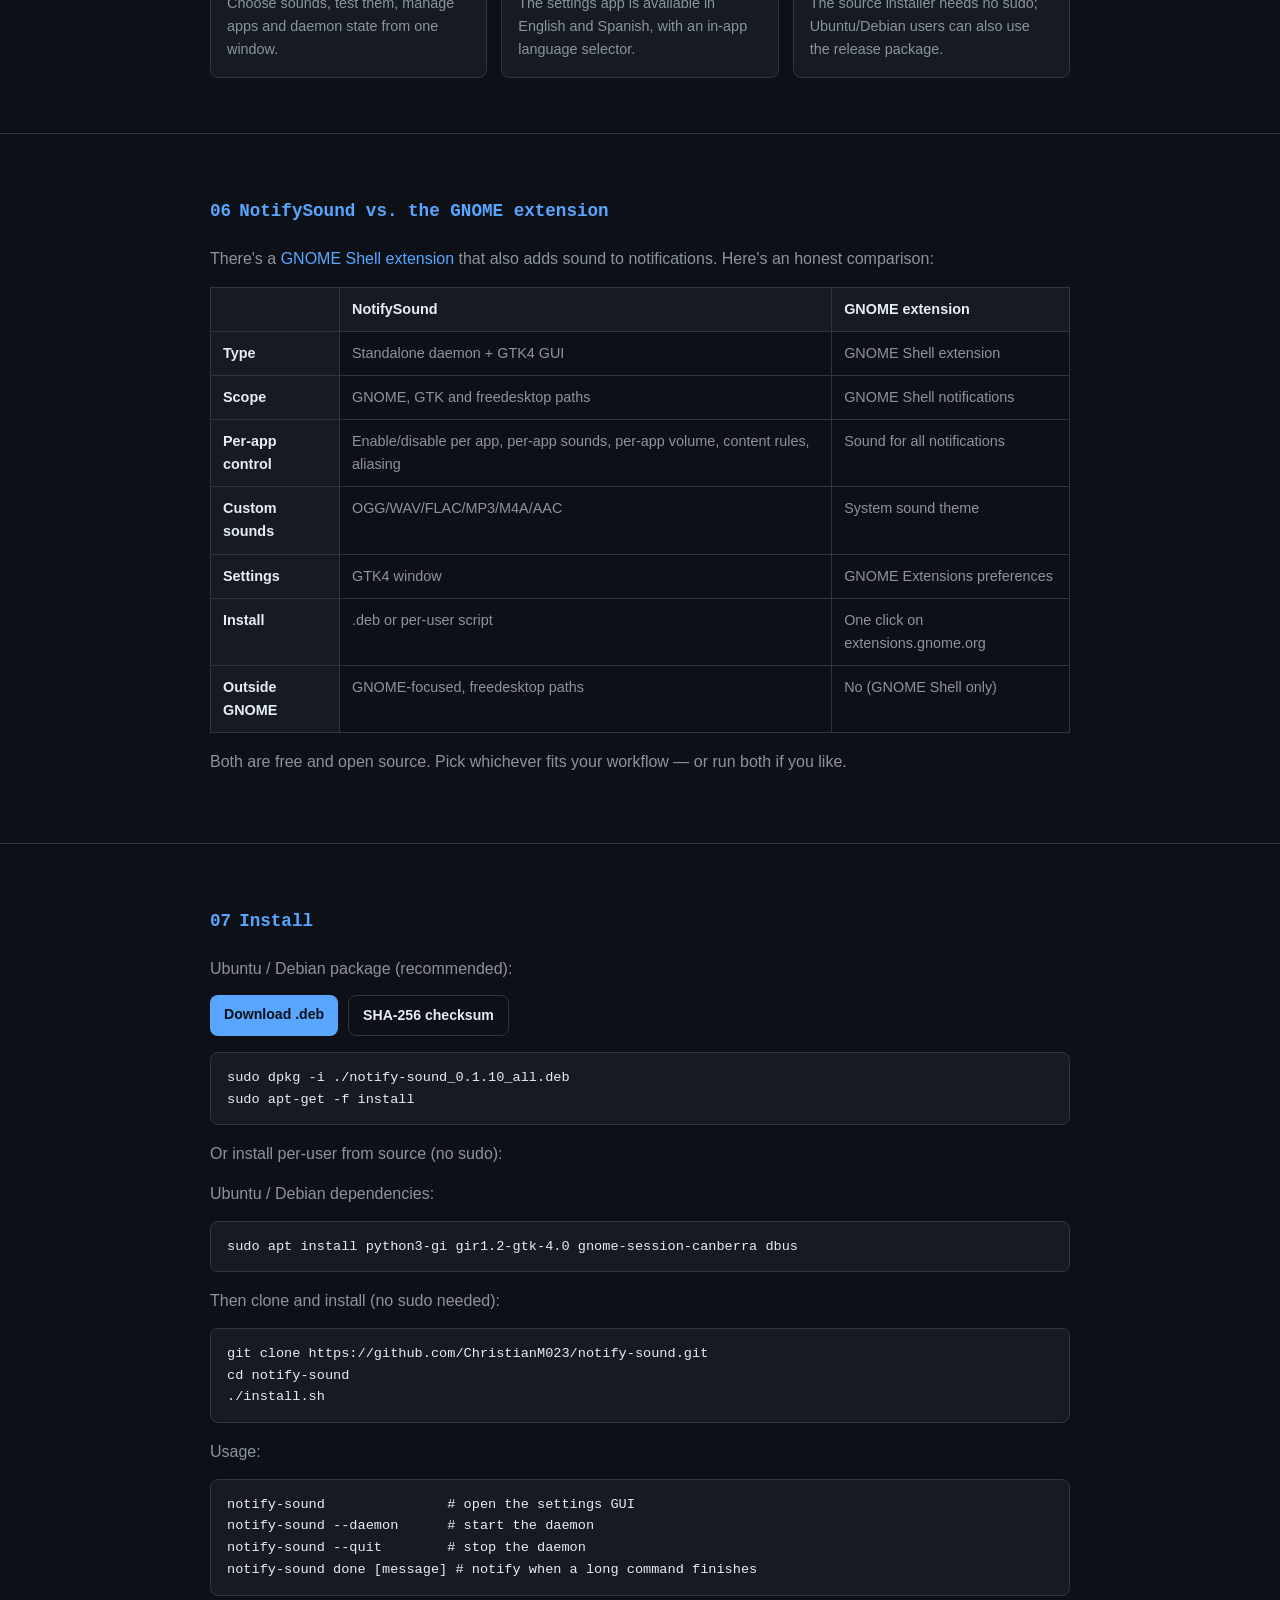
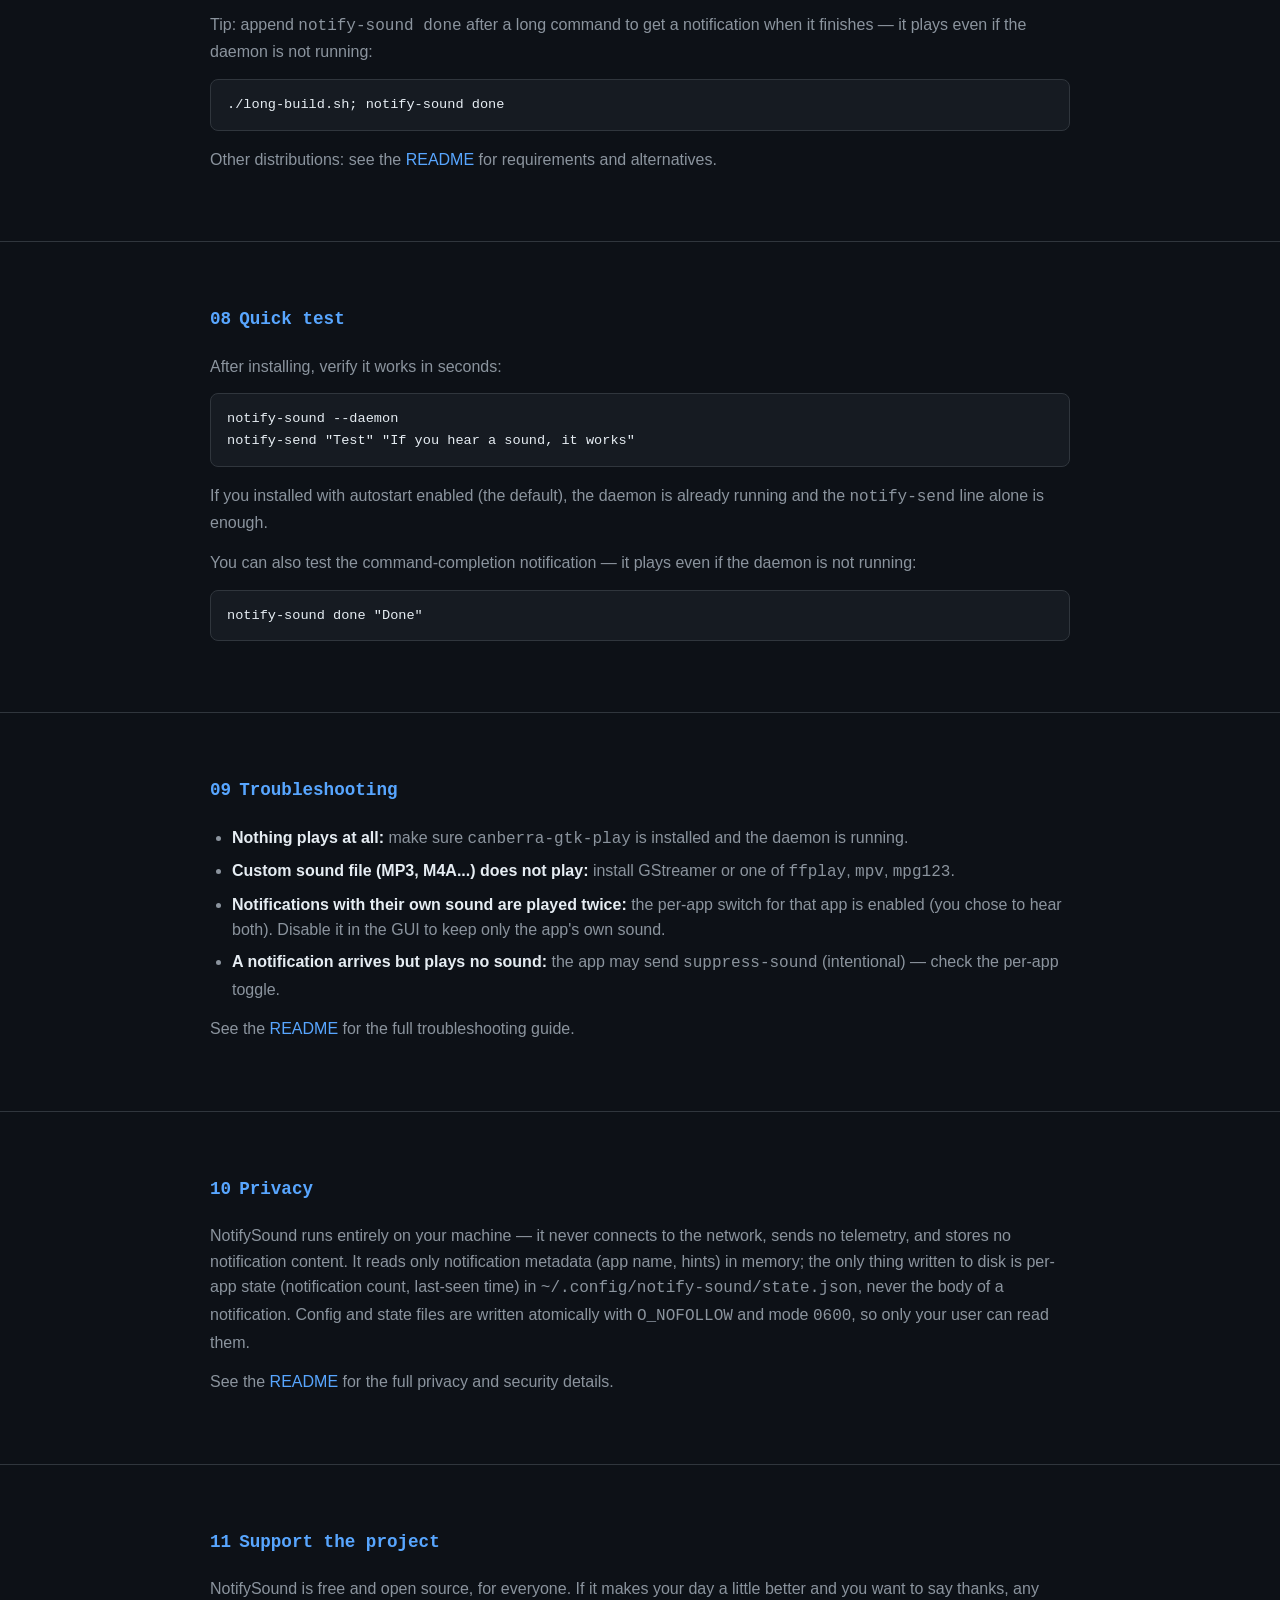
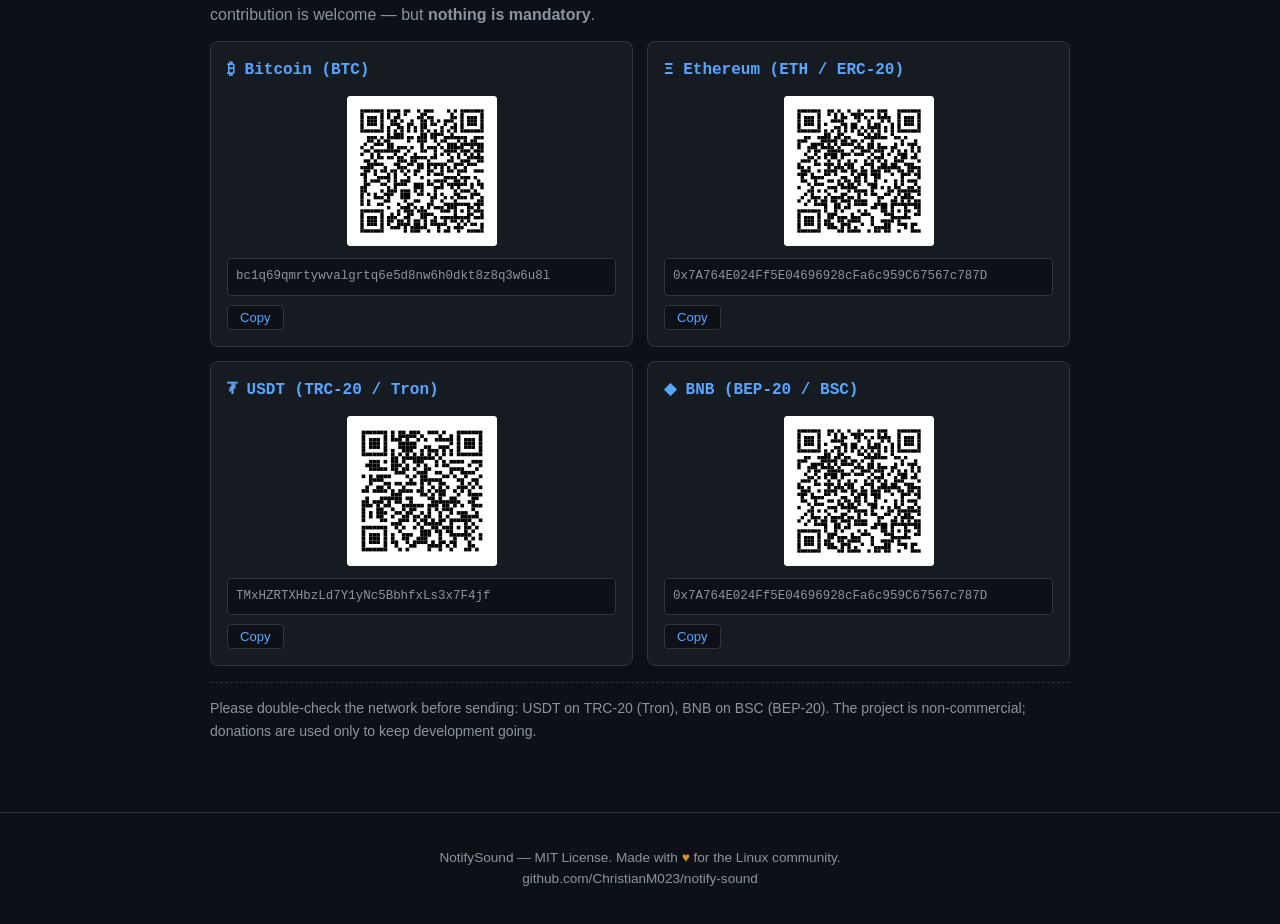
==== commit 3d62249b: "docs(landing): reflejar las features de Fase 1 en la landing bilingue Usage anade notify-sound done " ====
--- a/site/index.html
+++ b/site/index.html
@@ -126,6 +126,18 @@
         <p>Enable/disable each app and give it its own sound. Apps are detected automatically and grouped by process (so AIMP shows as one entry, not one per song).</p>
       </div>
       <div class="feature">
+        <h3>Per-app volume</h3>
+        <p>Set a different volume (0-100 %) for each application, so loud apps can be tamed and quiet ones amplified.</p>
+      </div>
+      <div class="feature">
+        <h3>Content rules</h3>
+        <p>Play or silence specific notifications by body, title or urgency level (low, normal, critical).</p>
+      </div>
+      <div class="feature">
+        <h3>Anti-burst</h3>
+        <p>Repeated notifications from the same app within a configurable time window only play once.</p>
+      </div>
+      <div class="feature">
         <h3>App aliasing and fusion</h3>
         <p>Rename detected apps to a friendly name (&quot;AIMP&quot; instead of a process id). Merge duplicates by renaming them to the same alias; undo from the info popover.</p>
       </div>
@@ -134,8 +146,16 @@
         <p>Add your own OGG/WAV/FLAC (and MP3/M4A/AAC with GStreamer, ffplay, mpv or mpg123).</p>
       </div>
       <div class="feature">
+        <h3>Notify when a command finishes</h3>
+        <p><code>notify-sound done</code> sends a completion notification when a long command finishes — and plays its sound even if the daemon is not running.</p>
+      </div>
+      <div class="feature">
         <h3>Simple GTK4 settings app</h3>
         <p>Choose sounds, test them, manage apps and daemon state from one window.</p>
+      </div>
+      <div class="feature">
+        <h3>Bilingual GUI (EN/ES)</h3>
+        <p>The settings app is available in English and Spanish, with an in-app language selector.</p>
       </div>
       <div class="feature">
         <h3>Per-user install</h3>
@@ -156,7 +176,7 @@
       <tbody>
         <tr><td>Type</td><td>Standalone daemon + GTK4 GUI</td><td>GNOME Shell extension</td></tr>
         <tr><td>Scope</td><td>GNOME, GTK and freedesktop paths</td><td>GNOME Shell notifications</td></tr>
-        <tr><td>Per-app control</td><td>Enable/disable per app, per-app sounds, aliasing</td><td>Sound for all notifications</td></tr>
+        <tr><td>Per-app control</td><td>Enable/disable per app, per-app sounds, per-app volume, content rules, aliasing</td><td>Sound for all notifications</td></tr>
         <tr><td>Custom sounds</td><td>OGG/WAV/FLAC/MP3/M4A/AAC</td><td>System sound theme</td></tr>
         <tr><td>Settings</td><td>GTK4 window</td><td>GNOME Extensions preferences</td></tr>
         <tr><td>Install</td><td>.deb or per-user script</td><td>One click on extensions.gnome.org</td></tr>
@@ -185,9 +205,12 @@
 cd notify-sound
 ./install.sh</code></pre>
     <p>Usage:</p>
-    <pre><code>notify-sound            # open the settings GUI
-notify-sound --daemon   # start the daemon
-notify-sound --quit     # stop the daemon</code></pre>
+    <pre><code>notify-sound               # open the settings GUI
+notify-sound --daemon      # start the daemon
+notify-sound --quit        # stop the daemon
+notify-sound done [message] # notify when a long command finishes</code></pre>
+    <p>Tip: append <code>notify-sound done</code> after a long command to get a notification when it finishes — it plays even if the daemon is not running:</p>
+    <pre><code>./long-build.sh; notify-sound done</code></pre>
     <p>Other distributions: see the <a href="https://github.com/ChristianM023/notify-sound" target="_blank" rel="noopener">README</a> for requirements and alternatives.</p>
   </div>
 </section>
@@ -199,6 +222,8 @@
     <pre><code>notify-sound --daemon
 notify-send "Test" "If you hear a sound, it works"</code></pre>
     <p>If you installed with autostart enabled (the default), the daemon is already running and the <code>notify-send</code> line alone is enough.</p>
+    <p>You can also test the command-completion notification — it plays even if the daemon is not running:</p>
+    <pre><code>notify-sound done "Done"</code></pre>
   </div>
 </section>
 
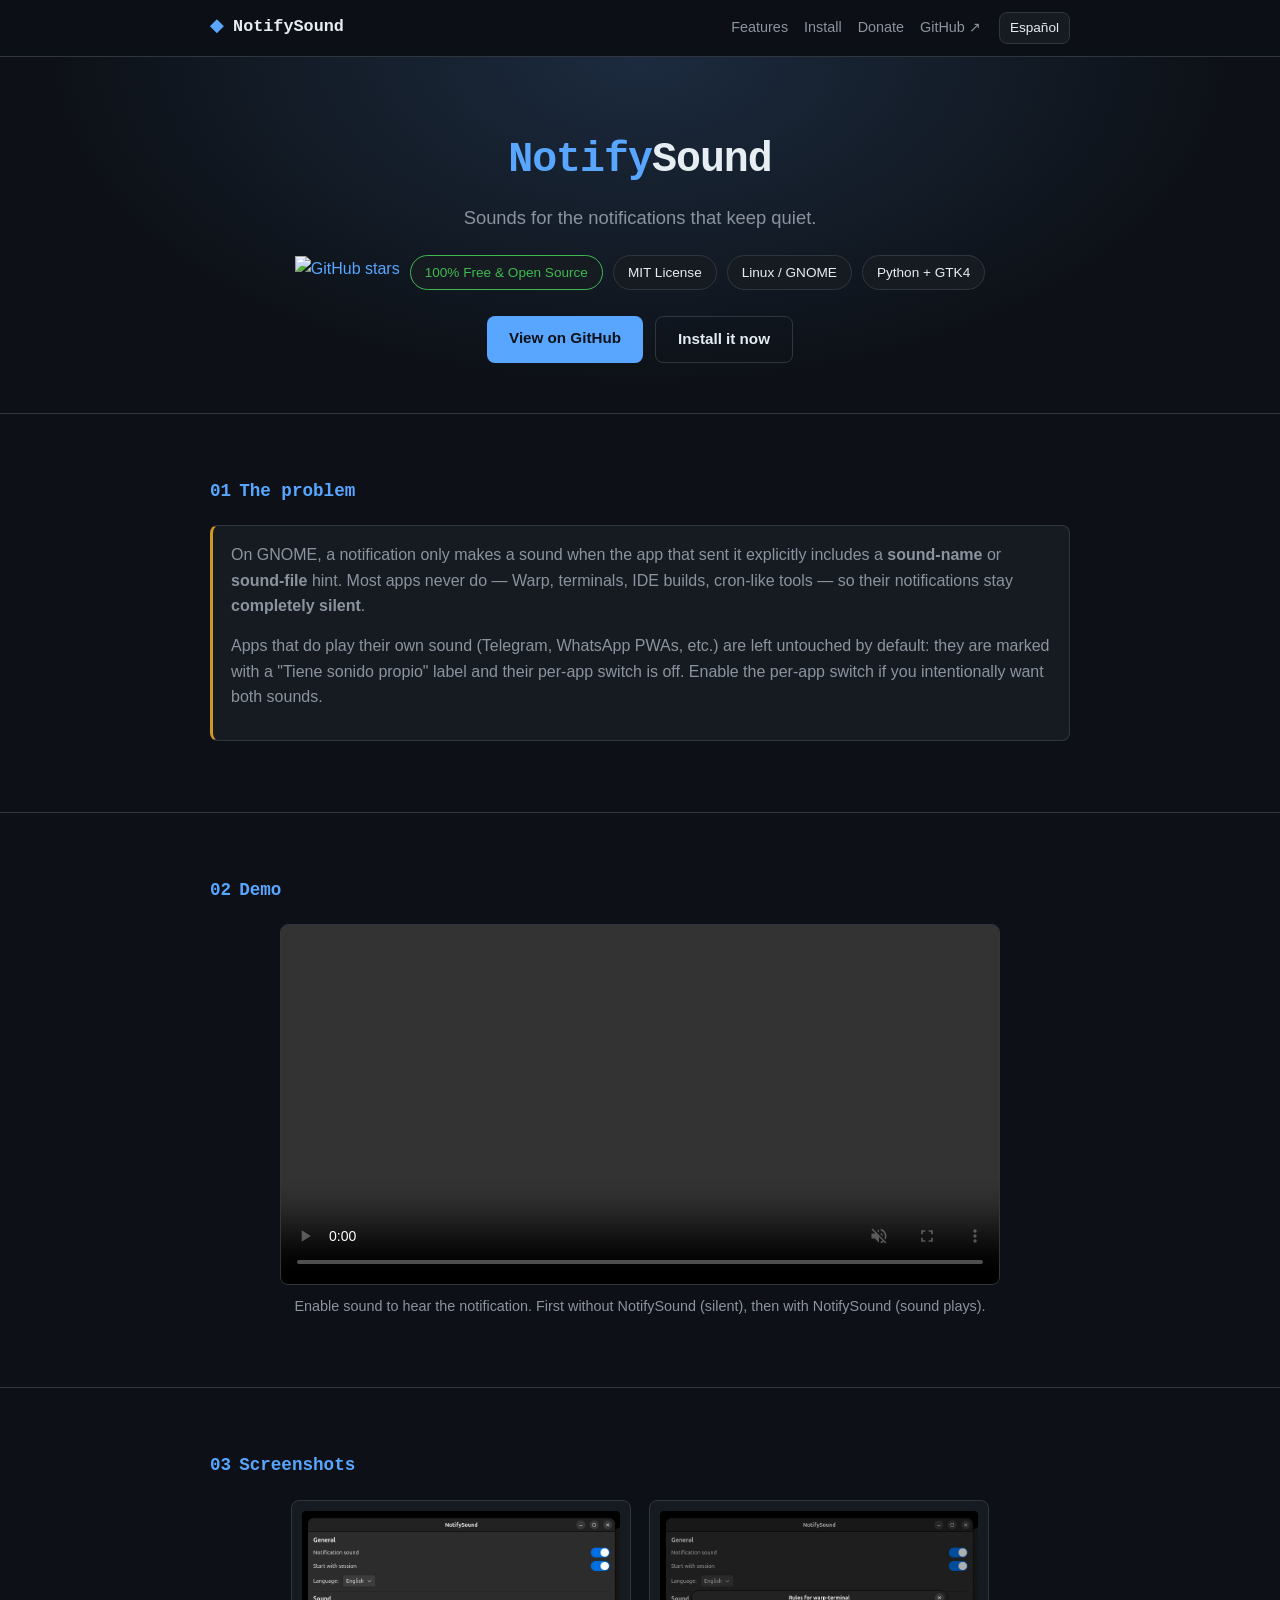
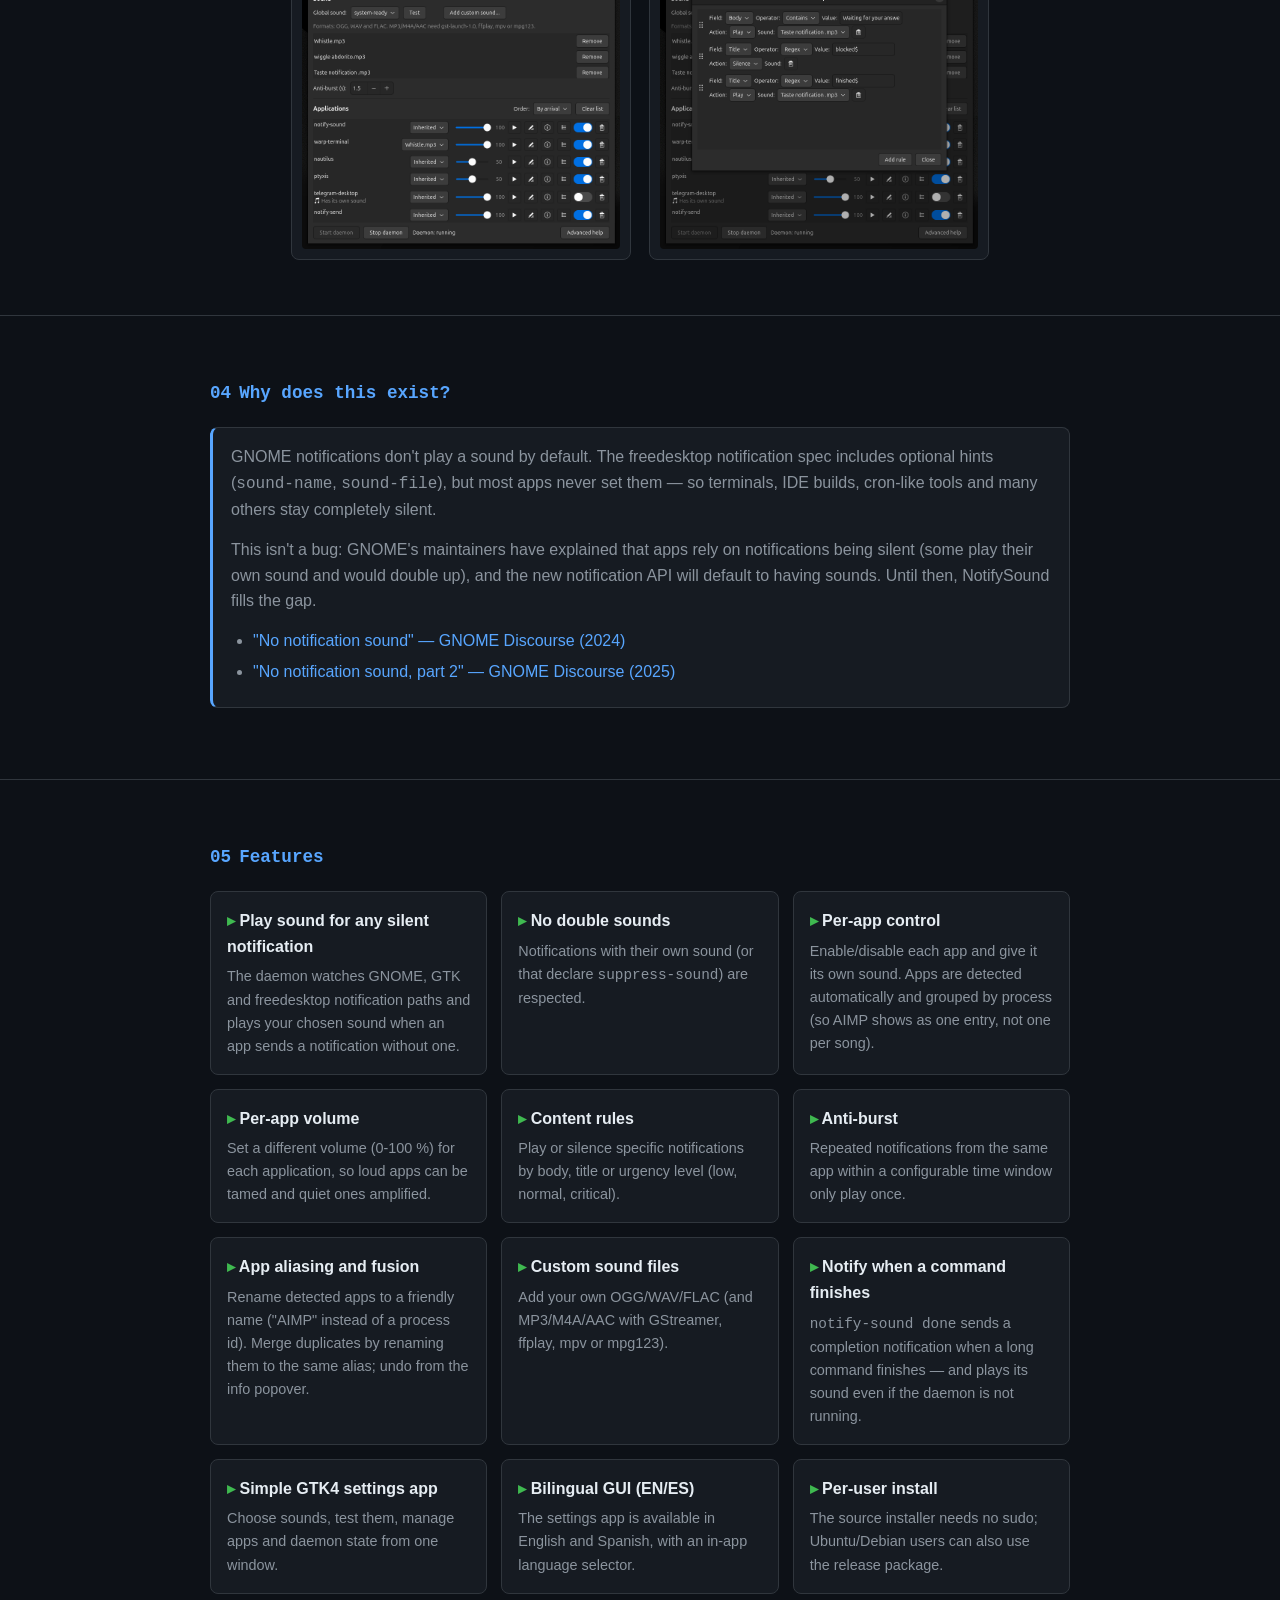
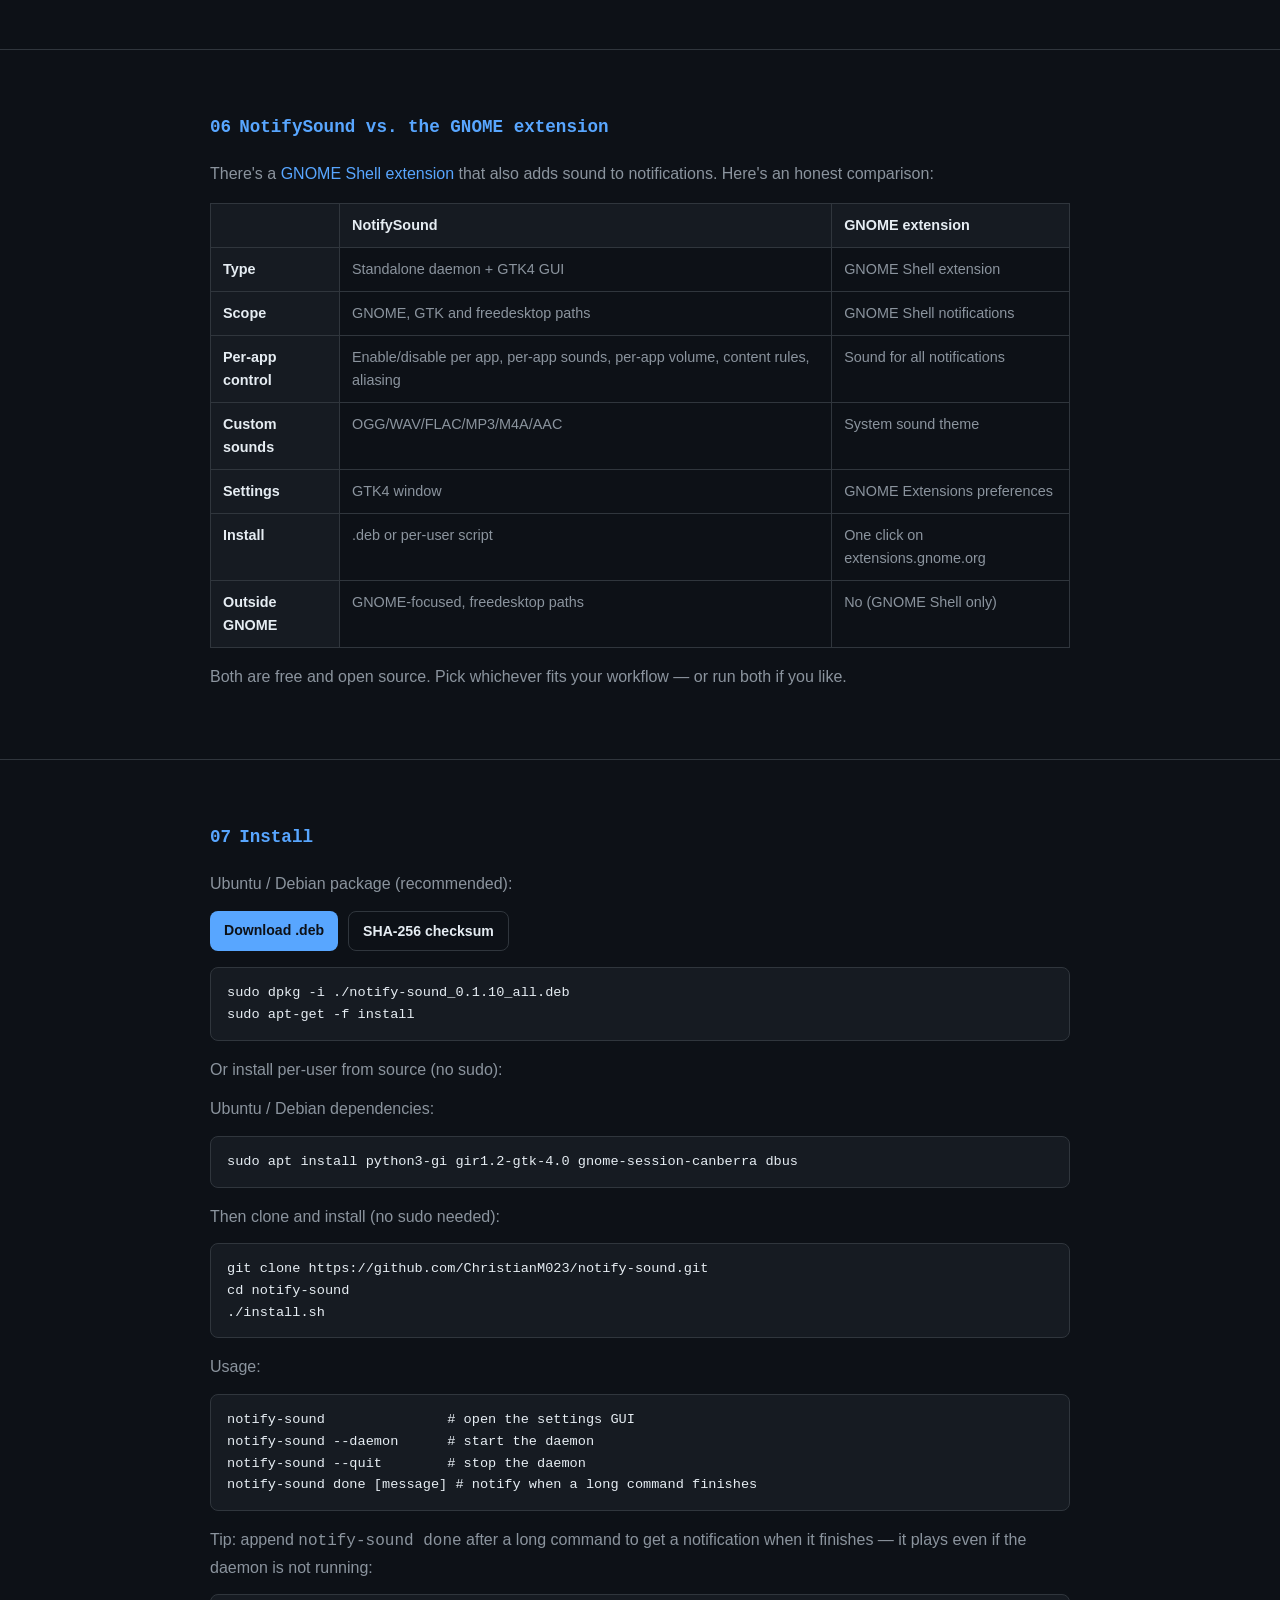
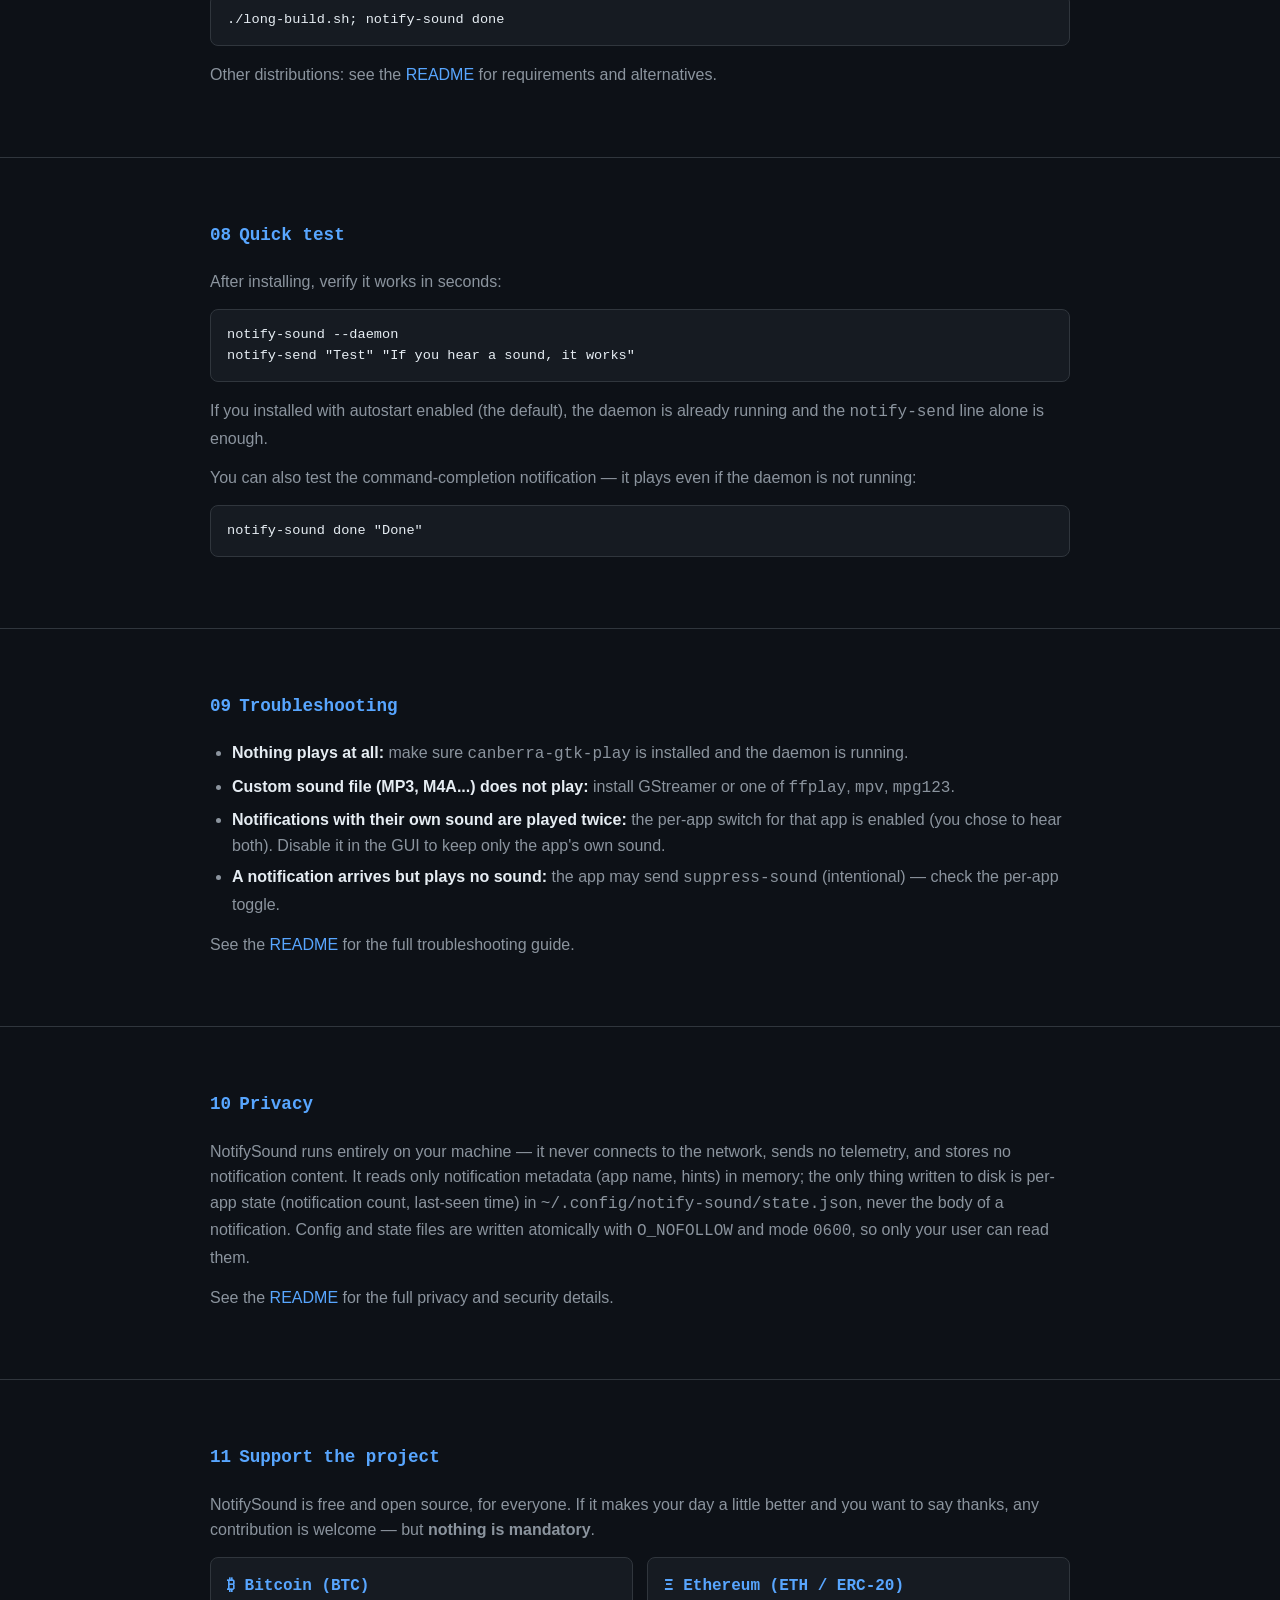
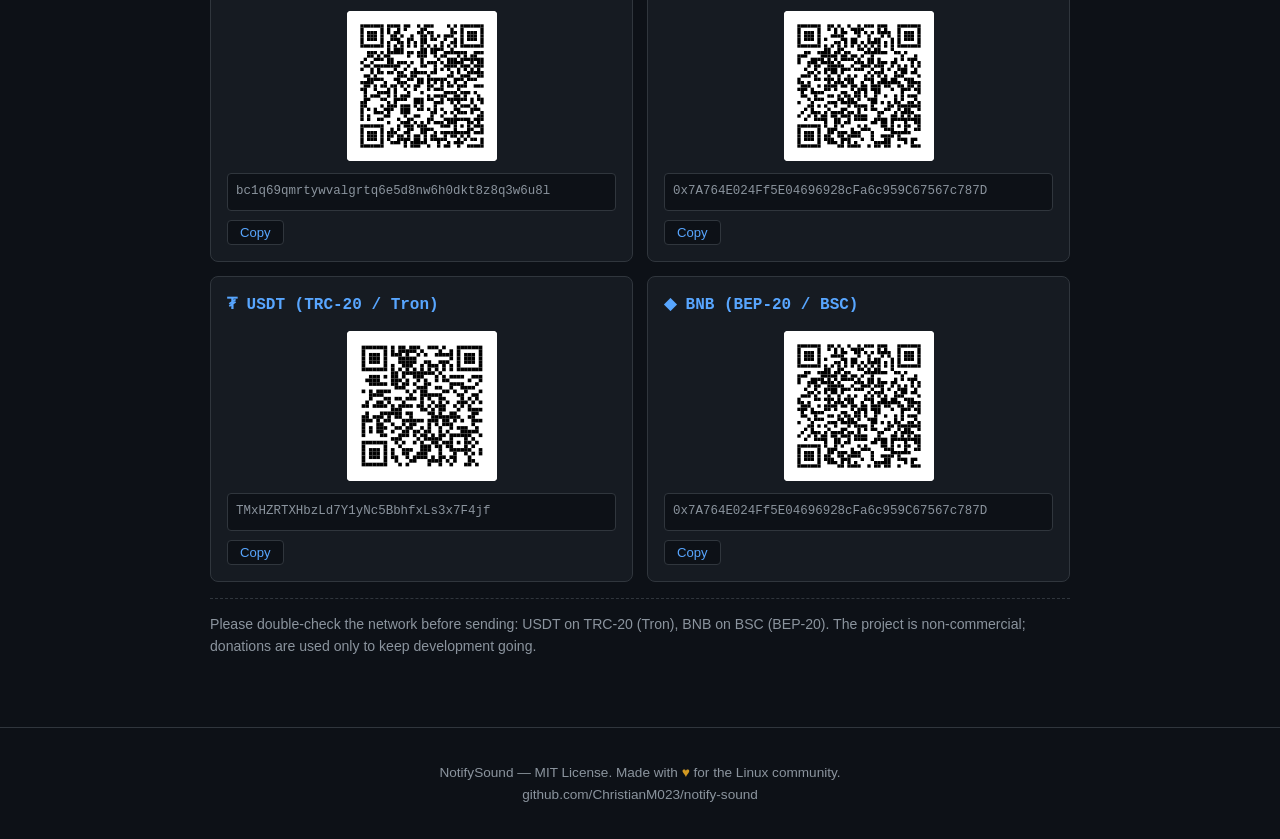
==== commit 45c0b2b8: "docs(landing): capturas de la GUI final de Fase 1 Reemplazo de gui-1.png (ventana general en ingles " ====
--- a/site/index.html
+++ b/site/index.html
@@ -86,10 +86,10 @@
     <h2><span>03</span><span>Screenshots</span></h2>
     <div class="screenshots">
       <figure class="screenshot">
-        <img src="screenshots/gui-1.png" alt="NotifySound settings window" loading="lazy" onclick="openLightbox(this.src)">
+        <img src="screenshots/gui-1.png" alt="NotifySound main window: per-app sounds, volumes and switches" loading="lazy" onclick="openLightbox(this.src)">
       </figure>
       <figure class="screenshot">
-        <img src="screenshots/gui-2.png" alt="NotifySound app management" loading="lazy" onclick="openLightbox(this.src)">
+        <img src="screenshots/gui-2.png" alt="Per-app content rules in NotifySound (real example with three rules)" loading="lazy" onclick="openLightbox(this.src)">
       </figure>
     </div>
   </div>
